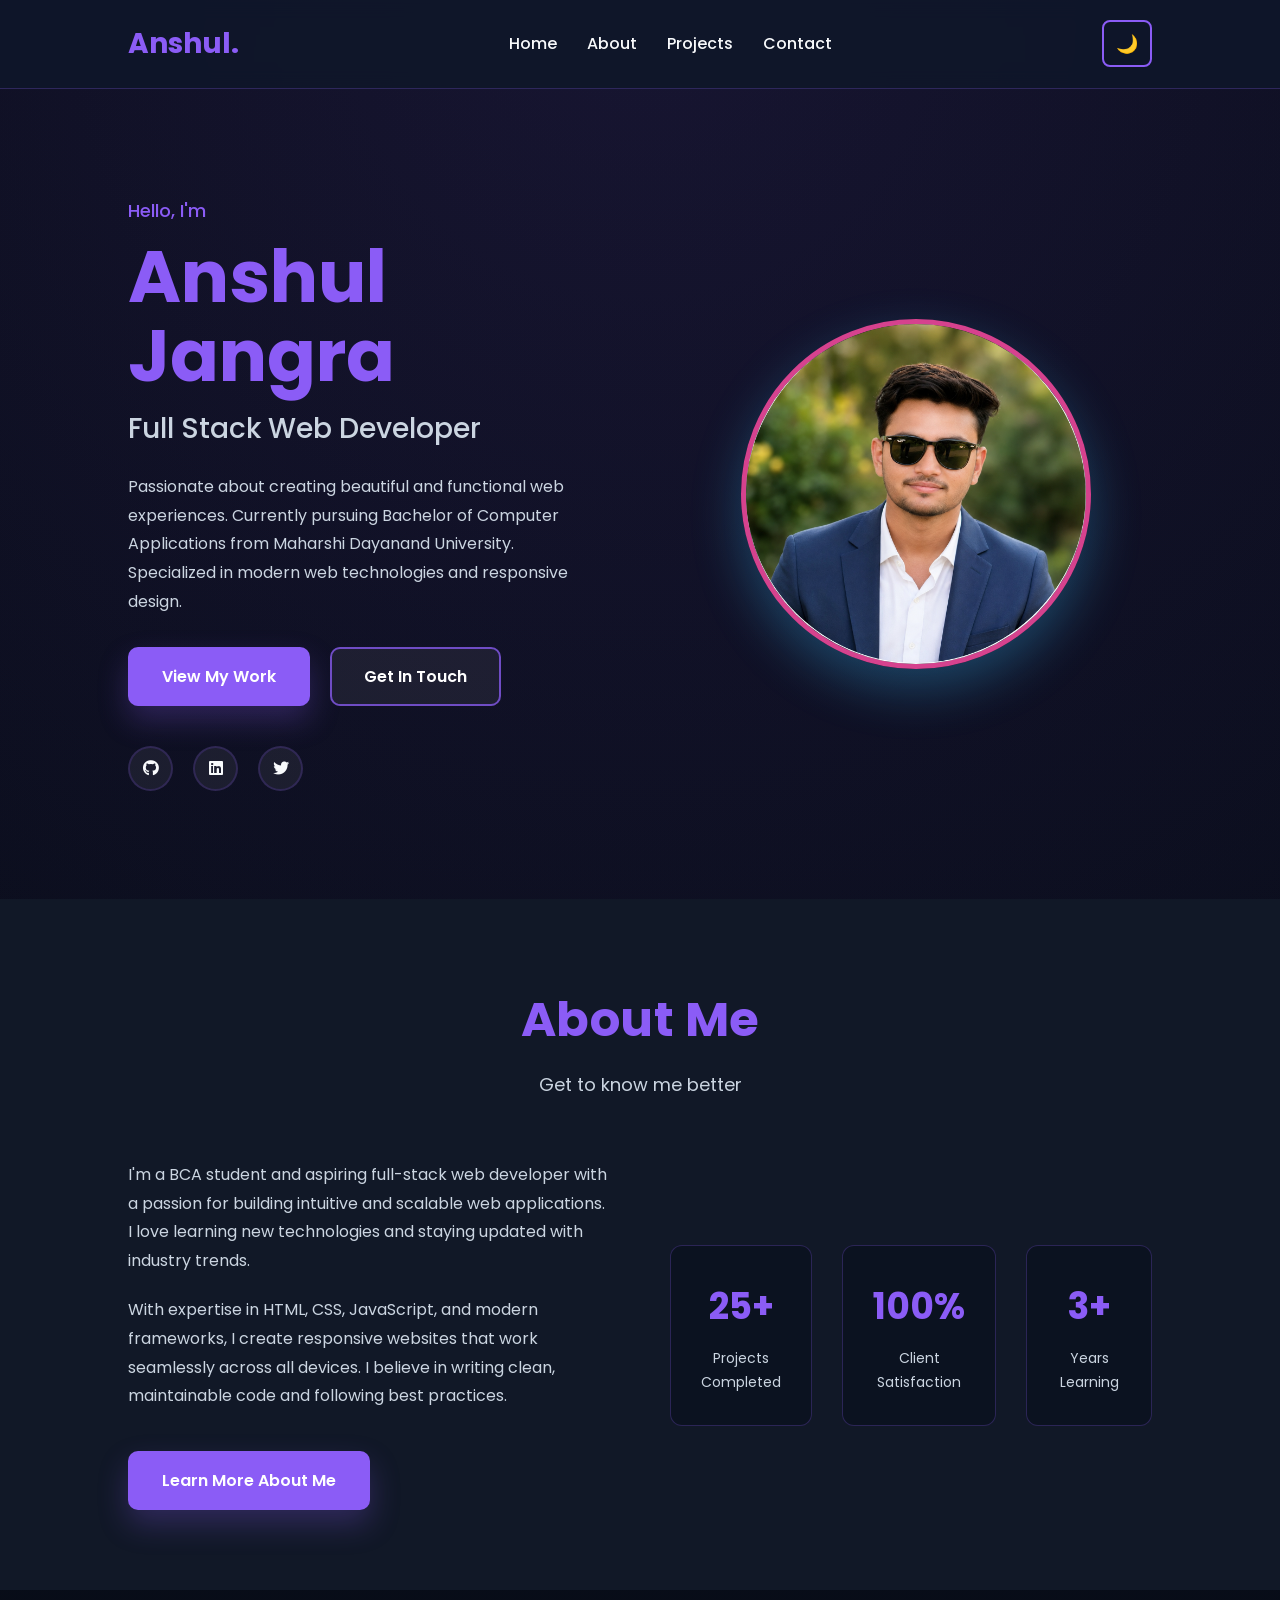
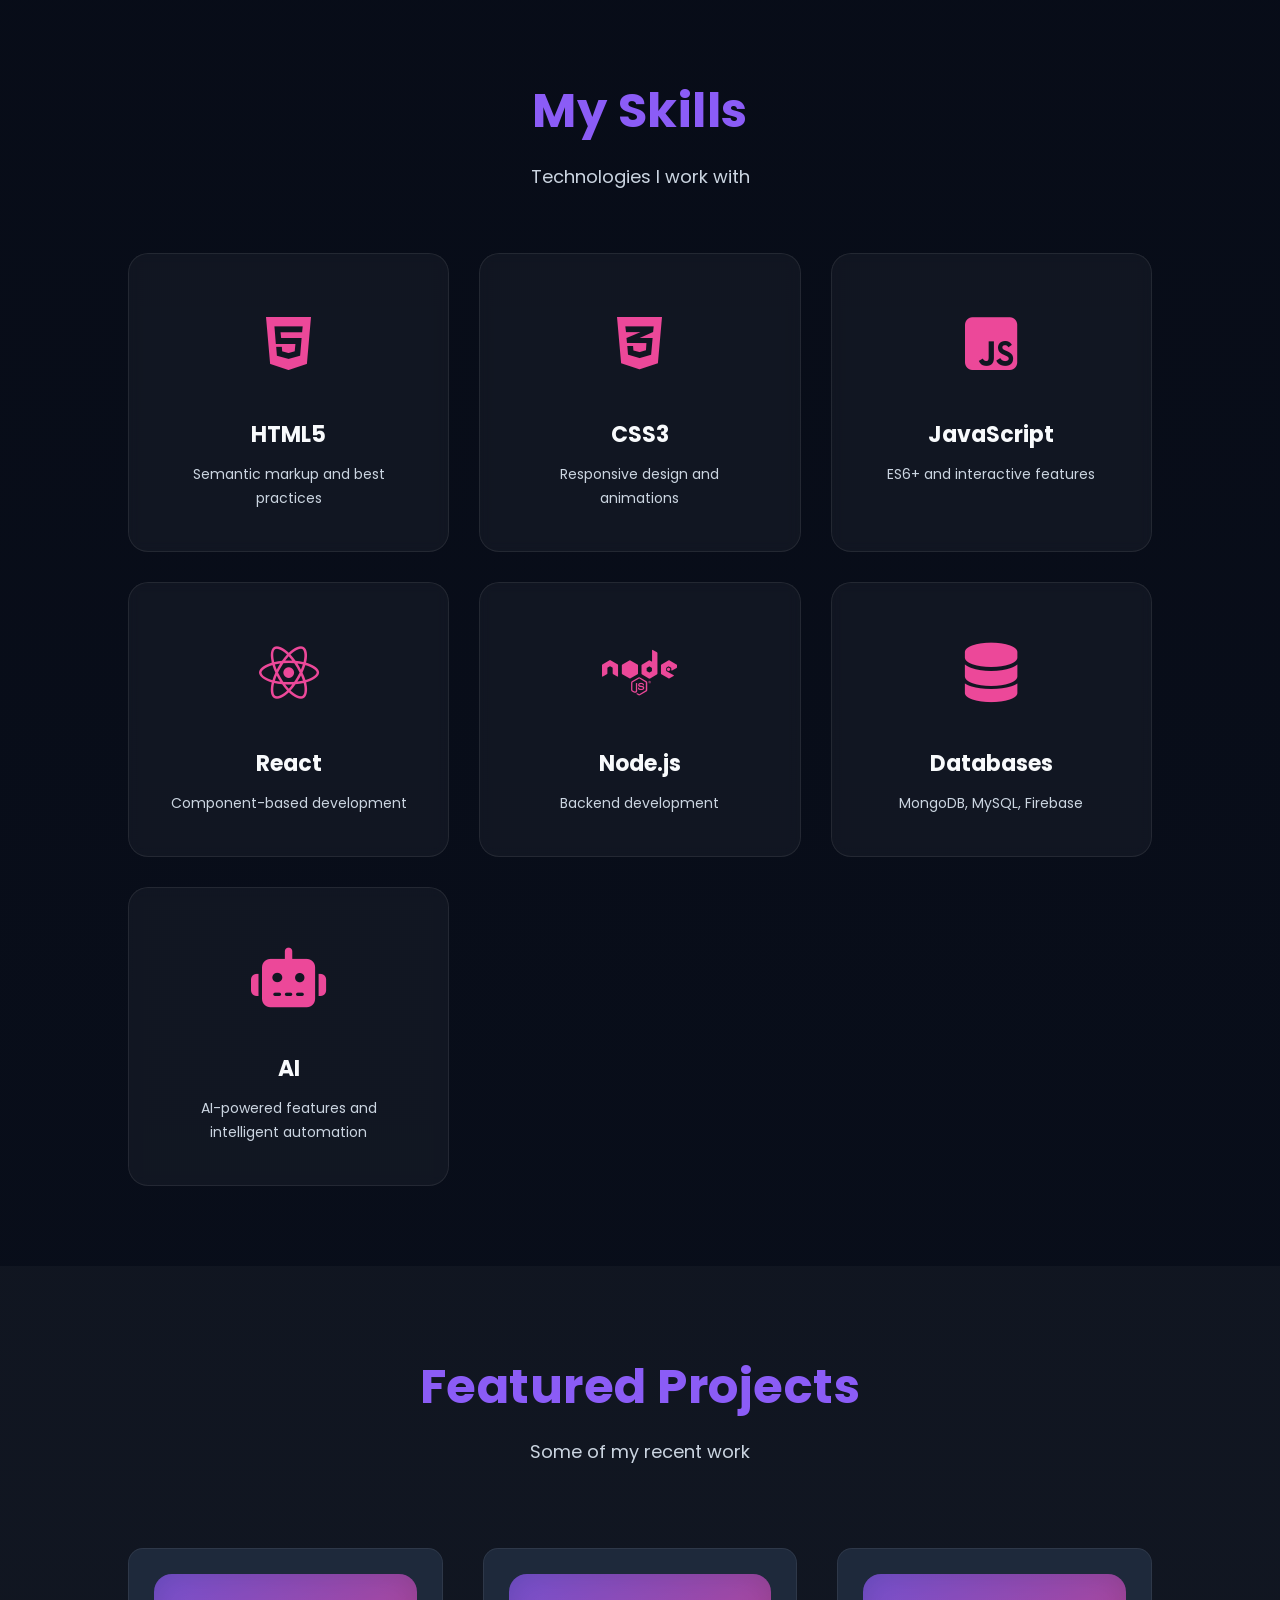
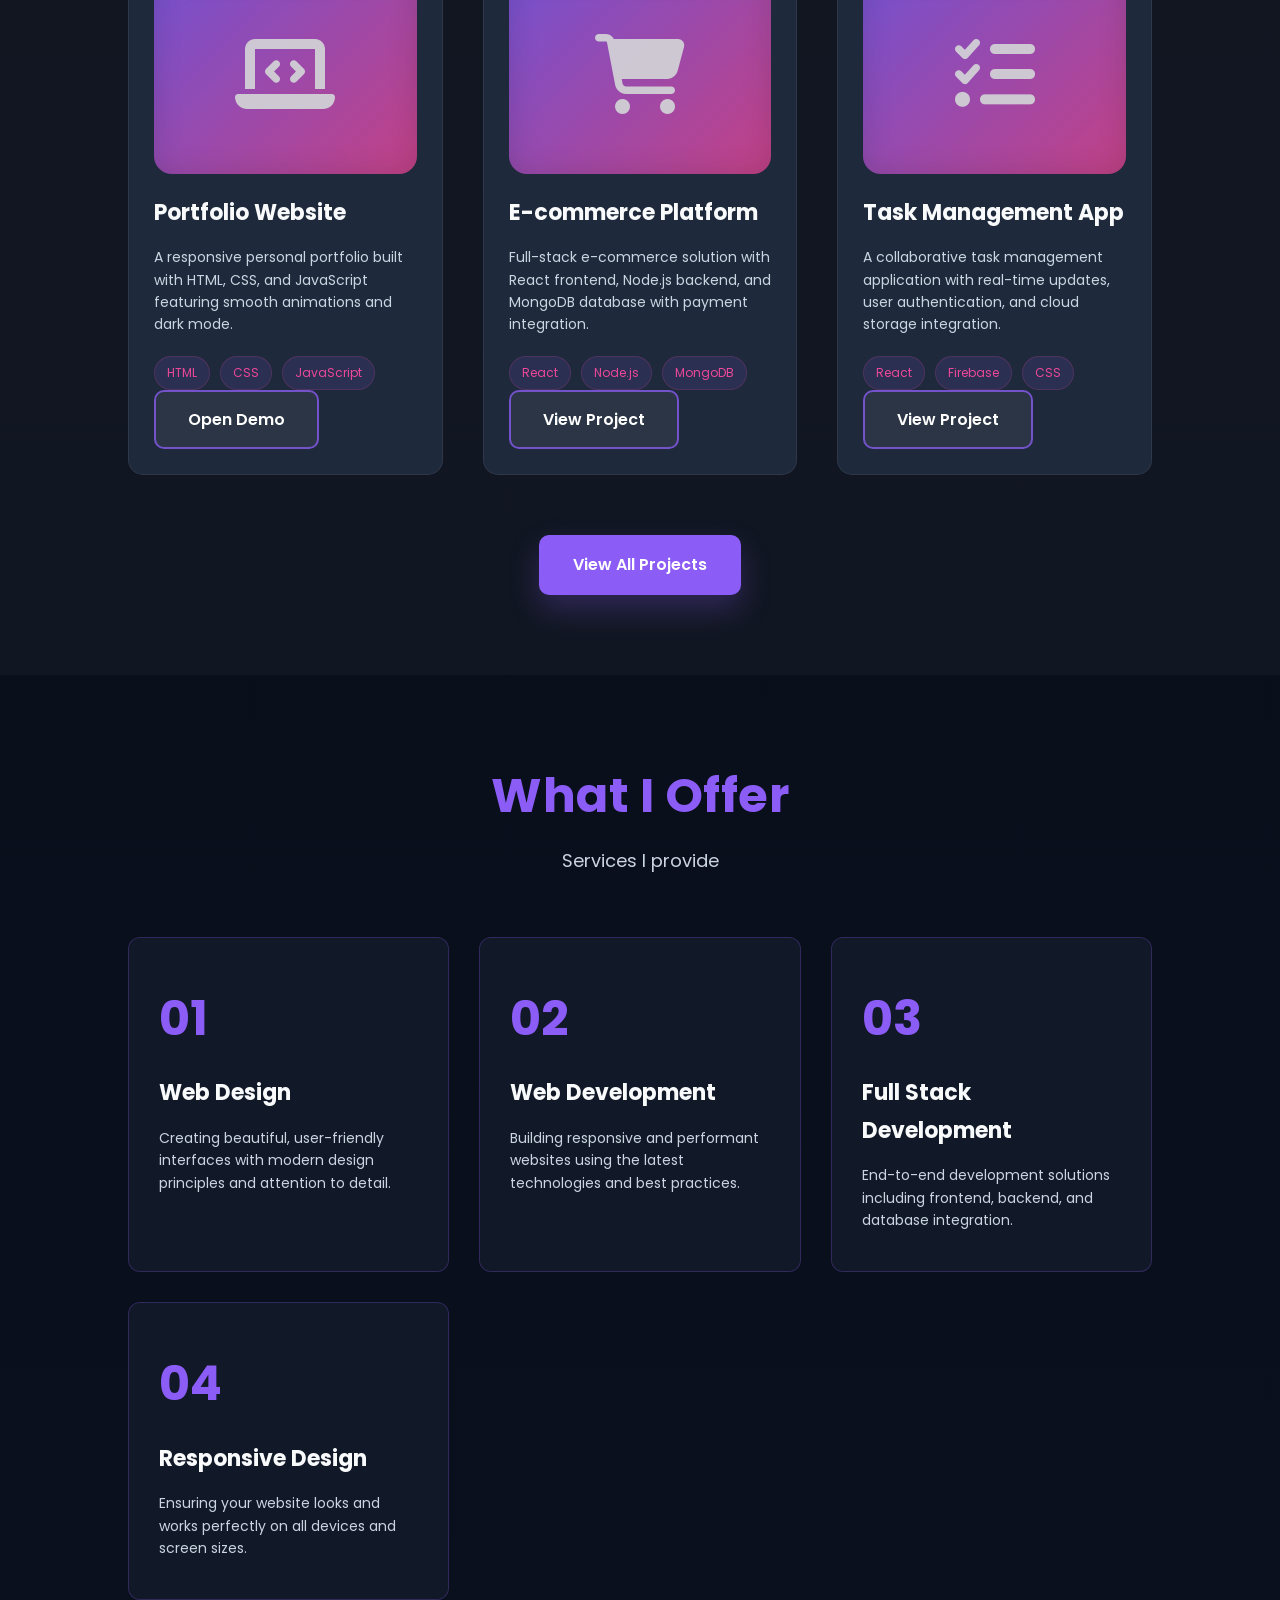
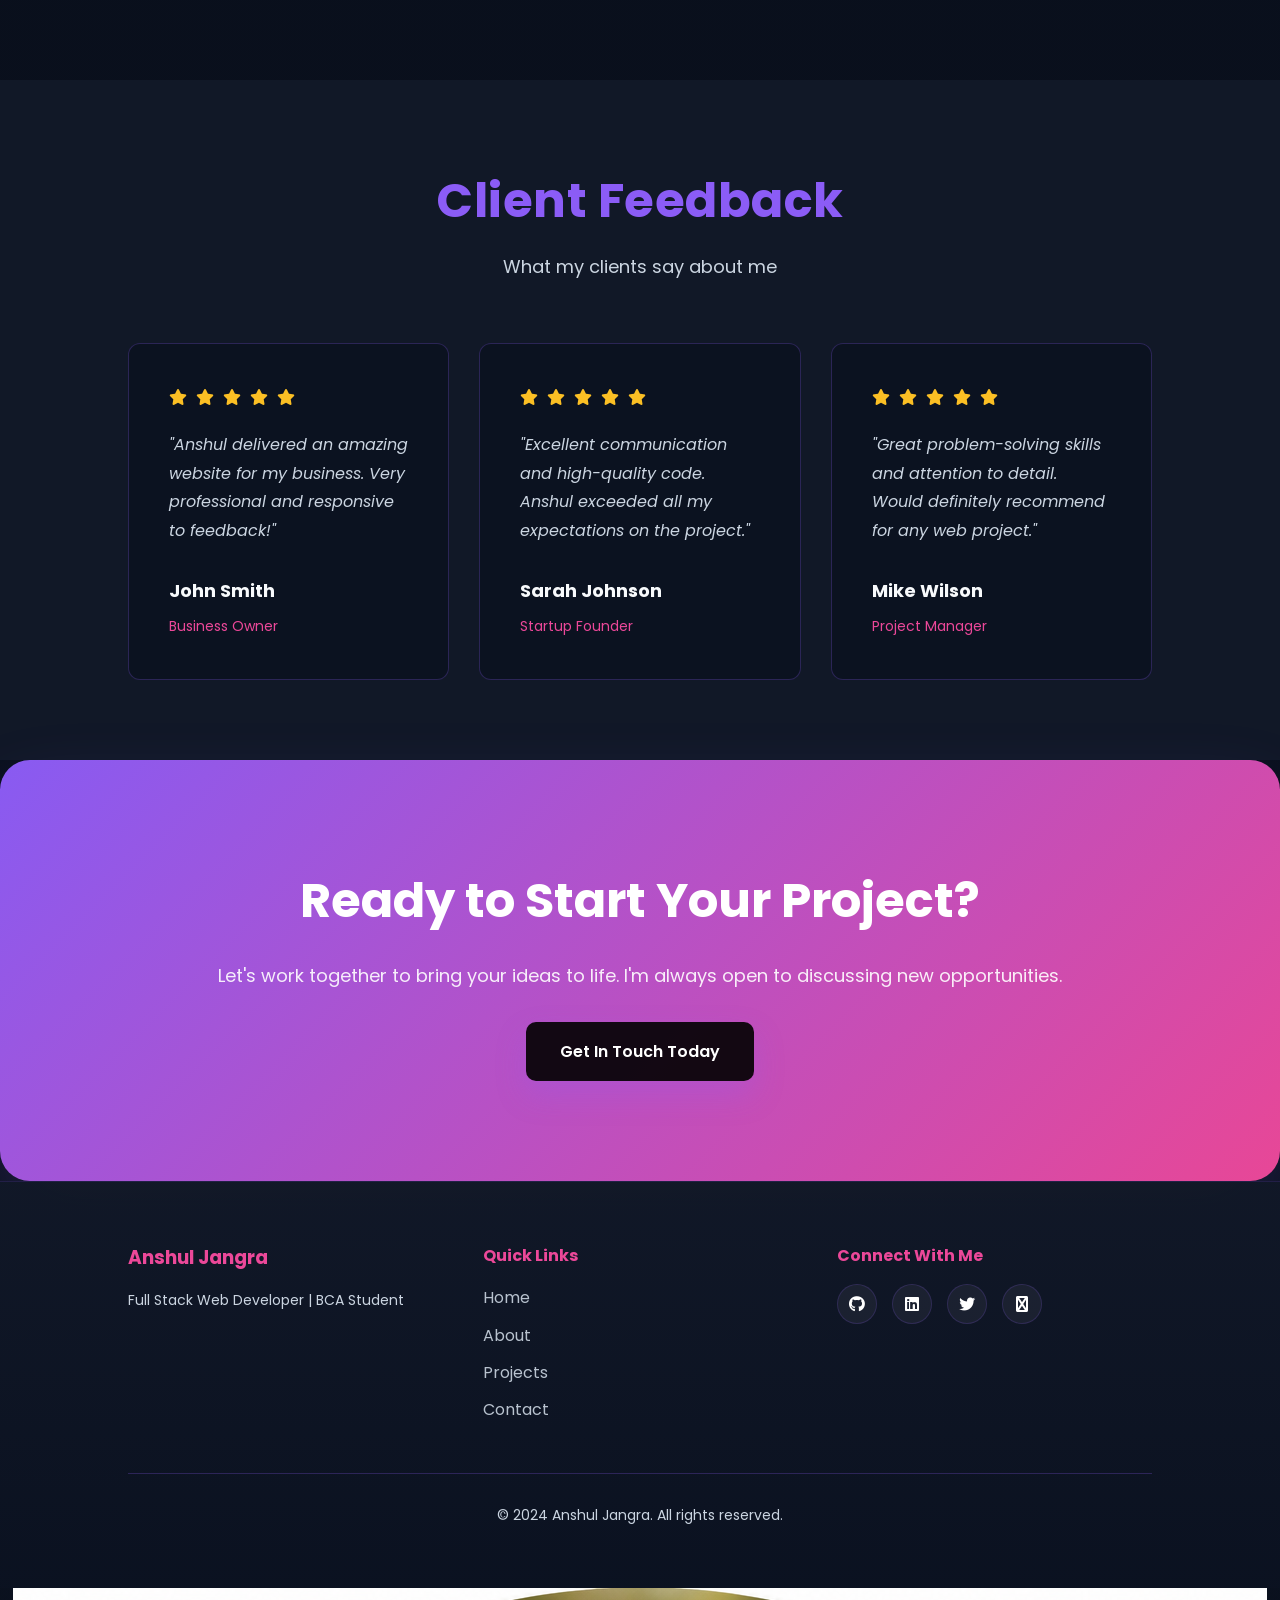
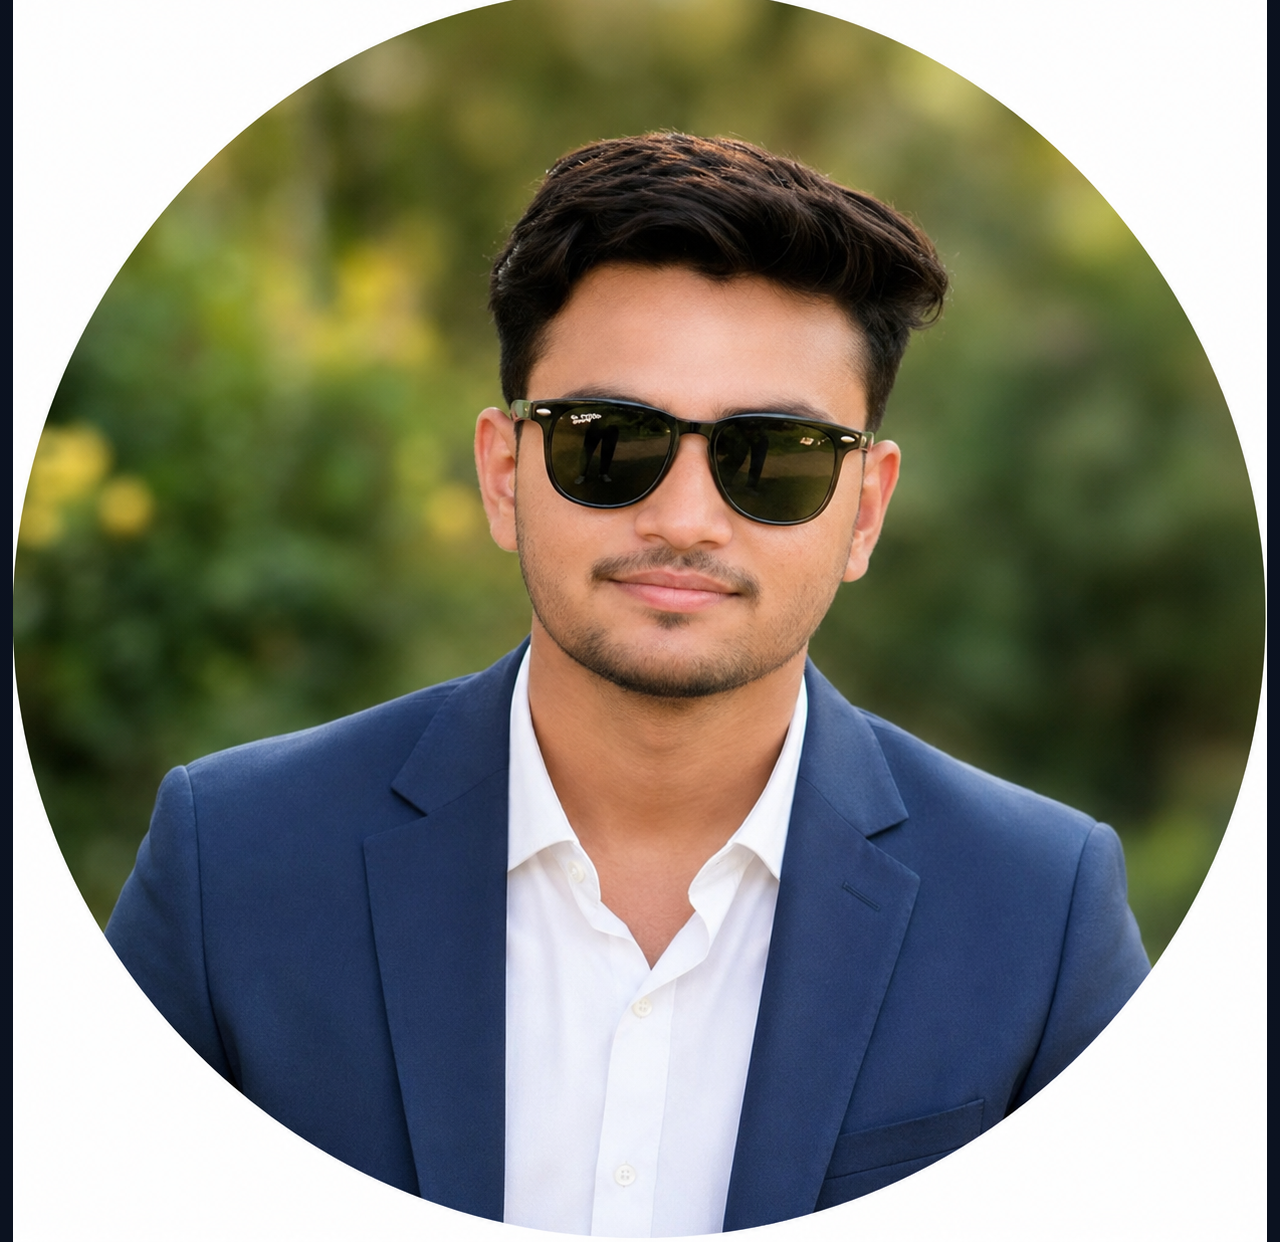
==== index.html @ 39a18f8e "Add files via upload" ====
<!DOCTYPE html>
<html lang="en">

<head>
    <meta charset="UTF-8">
    <meta name="viewport" content="width=device-width, initial-scale=1.0">
    <title>Anshul Jangra | Full Stack Web Developer</title>
    <link rel="stylesheet" href="style.css">
    <link href="https://fonts.googleapis.com/css2?family=Poppins:wght@300;400;500;600;700&display=swap"
        rel="stylesheet">
    <link rel="stylesheet" href="https://cdnjs.cloudflare.com/ajax/libs/font-awesome/6.4.0/css/all.min.css">
</head>

<body>

    <!-- HEADER & NAVIGATION -->
    <header>
        <nav>
            <div class="logo">Anshul<span>.</span></div>
            <ul class="nav-links">
                <li><a href="index.html">Home</a></li>
                <li><a href="about.html">About</a></li>
                <li><a href="projects.html">Projects</a></li>
                <li><a href="contacts.html">Contact</a></li>
            </ul>
            <button id="theme-toggle">🌙</button>
        </nav>
    </header>

    <!-- HERO SECTION -->
    <section class="hero">
        <div class="hero-content">
            <h3 class="greeting">Hello, I'm</h3>
            <h1 class="name">Anshul Jangra</h1>
            <h2 class="title">Full Stack Web Developer</h2>
            <p class="description">
                Passionate about creating beautiful and functional web experiences.
                Currently pursuing Bachelor of Computer Applications from Maharshi Dayanand University.
                Specialized in modern web technologies and responsive design.
            </p>
            <div class="hero-buttons">
                <a href="projects.html" class="btn btn-primary">View My Work</a>
                <a href="contacts.html" class="btn btn-secondary">Get In Touch</a>
            </div>
            <div class="social-links">
                <a href="#" title="GitHub"><i class="fab fa-github"></i></a>
                <a href="#" title="LinkedIn"><i class="fab fa-linkedin"></i></a>
                <a href="#" title="Twitter"><i class="fab fa-twitter"></i></a>
            </div>
        </div>
        <div class="hero-image">
            <img src="profile picture.png" alt="Anshul Jangra" class="profile-img">
        </div>
    </section>

    <!-- ABOUT PREVIEW SECTION -->
    <section class="about-preview">
        <div class="section-header">
            <h2>About Me</h2>
            <p class="section-subtitle">Get to know me better</p>
        </div>
        <div class="about-content">
            <div class="about-text">
                <p>I'm a BCA student and aspiring full-stack web developer with a passion for building intuitive and
                    scalable web applications. I love learning new technologies and staying updated with industry
                    trends.</p>
                <p>With expertise in HTML, CSS, JavaScript, and modern frameworks, I create responsive websites that
                    work seamlessly across all devices. I believe in writing clean, maintainable code and following best
                    practices.</p>
                <a href="about.html" class="btn btn-primary">Learn More About Me</a>
            </div>
            <div class="about-stats">
                <div class="stat">
                    <h3>25+</h3>
                    <p>Projects Completed</p>
                </div>
                <div class="stat">
                    <h3>100%</h3>
                    <p>Client Satisfaction</p>
                </div>
                <div class="stat">
                    <h3>3+</h3>
                    <p>Years Learning</p>
                </div>
            </div>
        </div>
    </section>

    <!-- SKILLS SECTION -->
    <section class="skills">
        <div class="section-header">
            <h2>My Skills</h2>
            <p class="section-subtitle">Technologies I work with</p>
        </div>
        <div class="skills-grid">
            <div class="skill-card">
                <div class="skill-icon">
                    <i class="fab fa-html5"></i>
                </div>
                <h3>HTML5</h3>
                <p>Semantic markup and best practices</p>
            </div>
            <div class="skill-card">
                <div class="skill-icon">
                    <i class="fab fa-css3-alt"></i>
                </div>
                <h3>CSS3</h3>
                <p>Responsive design and animations</p>
            </div>
            <div class="skill-card">
                <div class="skill-icon">
                    <i class="fab fa-js-square"></i>
                </div>
                <h3>JavaScript</h3>
                <p>ES6+ and interactive features</p>
            </div>
            <div class="skill-card">
                <div class="skill-icon">
                    <i class="fab fa-react"></i>
                </div>
                <h3>React</h3>
                <p>Component-based development</p>
            </div>
            <div class="skill-card">
                <div class="skill-icon">
                    <i class="fab fa-node"></i>
                </div>
                <h3>Node.js</h3>
                <p>Backend development</p>
            </div>
            <div class="skill-card">
                <div class="skill-icon">
                    <i class="fas fa-database"></i>
                </div>
                <h3>Databases</h3>
                <p>MongoDB, MySQL, Firebase</p>
            </div>
            <div class="skill-card">
                <div class="skill-icon">
                    <i class="fas fa-robot"></i>
                </div>
                <h3>AI</h3>
                <p>AI-powered features and intelligent automation</p>
            </div>
        </div>
    </section>

    <!-- PROJECTS PREVIEW SECTION -->
    <section class="projects-preview">
        <div class="section-header">
            <h2>Featured Projects</h2>
            <p class="section-subtitle">Some of my recent work</p>
        </div>
        <div class="projects-grid">
            <div class="project-card">
                <div class="project-image">
                    <i class="fas fa-laptop-code"></i>
                </div>
                <h3>Portfolio Website</h3>
                <p>A responsive personal portfolio built with HTML, CSS, and JavaScript featuring smooth animations and
                    dark mode.</p>
                <div class="project-tags">
                    <span>HTML</span>
                    <span>CSS</span>
                    <span>JavaScript</span>
                </div>
                <a href="portfolio-project.html" class="btn btn-secondary">Open Demo</a>
            </div>
            <div class="project-card">
                <div class="project-image">
                    <i class="fas fa-shopping-cart"></i>
                </div>
                <h3>E-commerce Platform</h3>
                <p>Full-stack e-commerce solution with React frontend, Node.js backend, and MongoDB database with
                    payment integration.</p>
                <div class="project-tags">
                    <span>React</span>
                    <span>Node.js</span>
                    <span>MongoDB</span>
                </div>
                <a href="project-examples.html" class="btn btn-secondary">View Project</a>
            </div>
            <div class="project-card">
                <div class="project-image">
                    <i class="fas fa-tasks"></i>
                </div>
                <h3>Task Management App</h3>
                <p>A collaborative task management application with real-time updates, user authentication, and cloud
                    storage integration.</p>
                <div class="project-tags">
                    <span>React</span>
                    <span>Firebase</span>
                    <span>CSS</span>
                </div>
                <a href="project-examples.html" class="btn btn-secondary">View Project</a>
            </div>
        </div>
        <div class="view-all">
            <a href="projects.html" class="btn btn-primary">View All Projects</a>
        </div>
    </section>

    <!-- SERVICES SECTION -->
    <section class="services">
        <div class="section-header">
            <h2>What I Offer</h2>
            <p class="section-subtitle">Services I provide</p>
        </div>
        <div class="services-grid">
            <div class="service-card">
                <div class="service-number">01</div>
                <h3>Web Design</h3>
                <p>Creating beautiful, user-friendly interfaces with modern design principles and attention to detail.
                </p>
            </div>
            <div class="service-card">
                <div class="service-number">02</div>
                <h3>Web Development</h3>
                <p>Building responsive and performant websites using the latest technologies and best practices.</p>
            </div>
            <div class="service-card">
                <div class="service-number">03</div>
                <h3>Full Stack Development</h3>
                <p>End-to-end development solutions including frontend, backend, and database integration.</p>
            </div>
            <div class="service-card">
                <div class="service-number">04</div>
                <h3>Responsive Design</h3>
                <p>Ensuring your website looks and works perfectly on all devices and screen sizes.</p>
            </div>
        </div>
    </section>

    <!-- TESTIMONIALS SECTION -->
    <section class="testimonials">
        <div class="section-header">
            <h2>Client Feedback</h2>
            <p class="section-subtitle">What my clients say about me</p>
        </div>
        <div class="testimonials-grid">
            <div class="testimonial-card">
                <div class="stars">
                    <i class="fas fa-star"></i>
                    <i class="fas fa-star"></i>
                    <i class="fas fa-star"></i>
                    <i class="fas fa-star"></i>
                    <i class="fas fa-star"></i>
                </div>
                <p>"Anshul delivered an amazing website for my business. Very professional and responsive to feedback!"
                </p>
                <div class="testimonial-author">
                    <h4>John Smith</h4>
                    <span>Business Owner</span>
                </div>
            </div>
            <div class="testimonial-card">
                <div class="stars">
                    <i class="fas fa-star"></i>
                    <i class="fas fa-star"></i>
                    <i class="fas fa-star"></i>
                    <i class="fas fa-star"></i>
                    <i class="fas fa-star"></i>
                </div>
                <p>"Excellent communication and high-quality code. Anshul exceeded all my expectations on the project."
                </p>
                <div class="testimonial-author">
                    <h4>Sarah Johnson</h4>
                    <span>Startup Founder</span>
                </div>
            </div>
            <div class="testimonial-card">
                <div class="stars">
                    <i class="fas fa-star"></i>
                    <i class="fas fa-star"></i>
                    <i class="fas fa-star"></i>
                    <i class="fas fa-star"></i>
                    <i class="fas fa-star"></i>
                </div>
                <p>"Great problem-solving skills and attention to detail. Would definitely recommend for any web
                    project."</p>
                <div class="testimonial-author">
                    <h4>Mike Wilson</h4>
                    <span>Project Manager</span>
                </div>
            </div>
        </div>
    </section>

    <!-- CTA SECTION -->
    <section class="cta">
        <div class="cta-content">
            <h2>Ready to Start Your Project?</h2>
            <p>Let's work together to bring your ideas to life. I'm always open to discussing new opportunities.</p>
            <a href="contacts.html" class="btn btn-primary">Get In Touch Today</a>
        </div>
    </section>

    <!-- FOOTER -->
    <footer>
        <div class="footer-content">
            <div class="footer-section">
                <h3>Anshul Jangra</h3>
                <p>Full Stack Web Developer | BCA Student</p>
            </div>
            <div class="footer-section">
                <h4>Quick Links</h4>
                <ul>
                    <li><a href="index.html">Home</a></li>
                    <li><a href="about.html">About</a></li>
                    <li><a href="projects.html">Projects</a></li>
                    <li><a href="contacts.html">Contact</a></li>
                </ul>
            </div>
            <div class="footer-section">
                <h4>Connect With Me</h4>
                <div class="footer-social">
                    <a href="#"><i class="fab fa-github"></i></a>
                    <a href="#"><i class="fab fa-linkedin"></i></a>
                    <a href="#"><i class="fab fa-twitter"></i></a>
                    <a href="#"><i class="fab fa-envelope"></i></a>
                </div>
            </div>
        </div>
        <div class="footer-bottom">
            <p>&copy; 2024 Anshul Jangra. All rights reserved.</p>
        </div>
    </footer>

    <script src="script.js"></script>
</body>

</html>

</div>

<div class="hero-image">

    <img src="profile picture.png" alt="Anshul">

</div>

</section>

<script src="js/script.js"></script>

</body>

</html>
---- style.css ----
/* ROOT & GENERAL STYLES */
* {
    margin: 0;
    padding: 0;
    box-sizing: border-box;
    font-family: 'Poppins', sans-serif;
}

:root {
    --primary-color: #8b5cf6;
    --secondary-color: #ec4899;
    --dark-bg: #0b1220;
    --light-bg: #111827;
    --text-color: #f8fafc;
    --text-secondary: #cbd5e1;
    --border-color: rgba(139, 92, 246, 0.25);
}

body {
    background: radial-gradient(circle at top, rgba(139, 92, 246, 0.12), transparent 20%),
        linear-gradient(180deg, #070b16 0%, var(--dark-bg) 100%);
    color: var(--text-color);
    transition: 0.3s ease;
    line-height: 1.7;
}

body.light-mode {
    background: #f8fafc;
    color: #1e293b;
    --text-secondary: #64748b;
}

.page-hero {
    background: linear-gradient(135deg, rgba(139, 92, 246, 0.18), rgba(236, 72, 153, 0.18));
    border-radius: 28px;
    padding: 70px 10%;
    box-shadow: 0 30px 70px rgba(139, 92, 246, 0.14);
}

.section-header h2 {
    color: var(--primary-color);
    letter-spacing: 0.5px;
}

.section-header p,
.section-subtitle {
    color: var(--text-secondary);
}


/* HEADER & NAVIGATION */
header {
    padding: 20px 10%;
    position: sticky;
    top: 0;
    background: rgba(15, 23, 42, 0.95);
    backdrop-filter: blur(10px);
    z-index: 1000;
    border-bottom: 1px solid var(--border-color);
}

nav {
    display: flex;
    justify-content: space-between;
    align-items: center;
}

.logo {
    font-size: 28px;
    font-weight: 700;
    color: var(--primary-color);
}

.logo span {
    color: var(--primary-color);
}

.nav-links {
    display: flex;
    gap: 30px;
    list-style: none;
}

nav a {
    text-decoration: none;
    color: var(--text-color);
    font-weight: 500;
    transition: color 0.3s ease;
    position: relative;
}

nav a:hover {
    color: var(--primary-color);
}

nav a::after {
    content: '';
    position: absolute;
    width: 0;
    height: 2px;
    bottom: -5px;
    left: 0;
    background: var(--primary-color);
    transition: width 0.3s ease;
}

nav a:hover::after {
    width: 100%;
}

#theme-toggle {
    padding: 8px 12px;
    border: 2px solid var(--primary-color);
    background: transparent;
    border-radius: 8px;
    cursor: pointer;
    font-size: 18px;
    transition: all 0.3s ease;
}

#theme-toggle:hover {
    background: var(--primary-color);
}

/* HERO SECTION */
.hero {
    min-height: 90vh;
    display: flex;
    justify-content: center;
    align-items: center;
    padding: 80px 10%;
    gap: 80px;
}

.hero-content {
    max-width: 600px;
    flex: 1;
}

.greeting {
    font-size: 18px;
    color: var(--primary-color);
    margin-bottom: 10px;
    font-weight: 500;
}

.name {
    font-size: 72px;
    color: var(--primary-color);
    font-weight: 700;
    margin-bottom: 10px;
    line-height: 1.1;
}

.title {
    font-size: 28px;
    color: var(--text-secondary);
    margin-bottom: 20px;
    font-weight: 500;
}

.description {
    font-size: 16px;
    color: var(--text-secondary);
    line-height: 1.8;
    margin-bottom: 30px;
}

.hero-buttons {
    display: flex;
    gap: 20px;
    margin-bottom: 40px;
    flex-wrap: wrap;
}

.btn {
    display: inline-block;
    padding: 14px 32px;
    border-radius: 10px;
    text-decoration: none;
    font-weight: 600;
    transition: all 0.3s ease;
    border: 2px solid transparent;
    cursor: pointer;
    text-align: center;
    font-size: 16px;
}

.btn-primary {
    background: var(--primary-color);
    color: #ffffff;
    box-shadow: 0 14px 30px rgba(139, 92, 246, 0.25);
}

.btn-primary:hover {
    background: var(--secondary-color);
    transform: translateY(-3px);
    box-shadow: 0 18px 40px rgba(236, 72, 153, 0.25);
}

.btn-secondary {
    border: 2px solid rgba(139, 92, 246, 0.75);
    color: #ffffff;
    background: rgba(255, 255, 255, 0.06);
}

.btn-secondary:hover {
    background: rgba(139, 92, 246, 0.15);
    color: #ffffff;
}

.social-links {
    display: flex;
    gap: 20px;
}

.social-links a {
    width: 45px;
    height: 45px;
    display: flex;
    align-items: center;
    justify-content: center;
    background: rgba(255, 255, 255, 0.06);
    border-radius: 50%;
    color: var(--text-color);
    text-decoration: none;
    border: 2px solid rgba(139, 92, 246, 0.18);
    transition: all 0.3s ease;
}

.social-links a:hover {
    background: var(--secondary-color);
    color: #000;
    border-color: var(--secondary-color);
    transform: translateY(-5px);
}

.hero-image {
    flex: 1;
    display: flex;
    justify-content: center;
    align-items: center;
}

.profile-img {
    width: 350px;
    height: 350px;
    object-fit: cover;
    border-radius: 50%;
    border: 5px solid rgba(236, 72, 153, 0.9);
    animation: float 3s ease-in-out infinite;
    box-shadow: 0 20px 50px rgba(56, 189, 248, 0.3);
}

@keyframes float {

    0%,
    100% {
        transform: translateY(0px);
    }

    50% {
        transform: translateY(-20px);
    }
}

/* SECTION HEADERS */
.section-header {
    text-align: center;
    margin-bottom: 60px;
}

.section-header h2 {
    font-size: 48px;
    color: var(--primary-color);
    margin-bottom: 10px;
}

.section-subtitle {
    font-size: 18px;
    color: var(--text-secondary);
}

/* ABOUT PREVIEW SECTION */
.about-preview {
    padding: 80px 10%;
    background: var(--light-bg);
}

.about-content {
    display: grid;
    grid-template-columns: 1fr 1fr;
    gap: 60px;
    align-items: center;
}

.about-text p {
    font-size: 16px;
    color: var(--text-secondary);
    margin-bottom: 20px;
    line-height: 1.8;
}

.about-text .btn {
    margin-top: 20px;
}

.about-stats {
    display: grid;
    grid-template-columns: repeat(3, 1fr);
    gap: 30px;
}

.stat {
    text-align: center;
    padding: 30px;
    background: var(--dark-bg);
    border-radius: 12px;
    border: 1px solid var(--border-color);
}

.stat h3 {
    font-size: 36px;
    color: var(--primary-color);
    margin-bottom: 10px;
}

.stat p {
    font-size: 14px;
    color: var(--text-secondary);
}

/* SKILLS SECTION */
.skills {
    padding: 80px 10%;
}

.skills-grid {
    display: grid;
    grid-template-columns: repeat(auto-fit, minmax(280px, 1fr));
    gap: 30px;
}

.skill-card {
    padding: 40px;
    background: rgba(255, 255, 255, 0.04);
    border-radius: 20px;
    border: 1px solid rgba(255, 255, 255, 0.08);
    text-align: center;
    transition: all 0.3s ease;
    backdrop-filter: blur(6px);
}

.skill-card:hover {
    border-color: rgba(139, 92, 246, 0.7);
    transform: translateY(-10px);
    box-shadow: 0 18px 45px rgba(139, 92, 246, 0.18);
}

.skill-icon {
    font-size: 60px;
    color: var(--secondary-color);
    margin-bottom: 20px;
}

.skill-card h3 {
    font-size: 22px;
    margin-bottom: 10px;
    color: var(--text-color);
}

.skill-card p {
    font-size: 14px;
    color: var(--text-secondary);
}

/* PROJECTS PREVIEW SECTION */
.projects-preview {
    padding: 80px 10%;
    background: rgba(255, 255, 255, 0.03);
}

.projects-grid {
    display: grid;
    grid-template-columns: repeat(auto-fit, minmax(300px, 1fr));
    gap: 40px;
    margin-bottom: 40px;
}

.project-card {
    padding: 30px;
    background: rgba(255, 255, 255, 0.05);
    border-radius: 20px;
    border: 1px solid rgba(255, 255, 255, 0.07);
    transition: all 0.3s ease;
    backdrop-filter: blur(10px);
}

.project-card:hover {
    border-color: rgba(236, 72, 153, 0.75);
    transform: translateY(-15px);
    box-shadow: 0 22px 60px rgba(236, 72, 153, 0.18);
}

.project-image {
    width: 100%;
    height: 200px;
    background: linear-gradient(135deg, rgba(139, 92, 246, 0.9), rgba(236, 72, 153, 0.9));
    border-radius: 18px;
    display: flex;
    align-items: center;
    justify-content: center;
    font-size: 70px;
    margin-bottom: 20px;
    color: rgba(255, 255, 255, 0.92);
    box-shadow: inset 0 0 30px rgba(0, 0, 0, 0.15);
}

.project-card h3 {
    font-size: 22px;
    margin-bottom: 15px;
    color: var(--text-color);
}

.project-card p {
    font-size: 14px;
    color: var(--text-secondary);
    margin-bottom: 20px;
    line-height: 1.6;
}

.project-tags {
    display: flex;
    gap: 10px;
    flex-wrap: wrap;
}

.project-tags span {
    background: rgba(139, 92, 246, 0.12);
    color: var(--secondary-color);
    padding: 6px 12px;
    border-radius: 20px;
    font-size: 12px;
    border: 1px solid rgba(236, 72, 153, 0.18);
}

.view-all {
    text-align: center;
}

/* SERVICES SECTION */
.services {
    padding: 80px 10%;
}

.services-grid {
    display: grid;
    grid-template-columns: repeat(auto-fit, minmax(260px, 1fr));
    gap: 30px;
}

.service-card {
    padding: 40px 30px;
    background: var(--light-bg);
    border-radius: 12px;
    border: 1px solid var(--border-color);
    transition: all 0.3s ease;
    position: relative;
}

.service-card:hover {
    border-color: var(--primary-color);
    transform: translateY(-10px);
}

.service-number {
    font-size: 48px;
    font-weight: 700;
    color: var(--primary-color);
    margin-bottom: 15px;
}

.service-card h3 {
    font-size: 22px;
    margin-bottom: 15px;
    color: var(--text-color);
}

.service-card p {
    font-size: 14px;
    color: var(--text-secondary);
    line-height: 1.6;
}

/* TESTIMONIALS SECTION */
.testimonials {
    padding: 80px 10%;
    background: var(--light-bg);
}

.testimonials-grid {
    display: grid;
    grid-template-columns: repeat(auto-fit, minmax(300px, 1fr));
    gap: 30px;
}

.testimonial-card {
    padding: 40px;
    background: var(--dark-bg);
    border-radius: 12px;
    border: 1px solid var(--border-color);
}

.stars {
    margin-bottom: 20px;
    color: #fbbf24;
}

.stars i {
    margin-right: 5px;
    font-size: 16px;
}

.testimonial-card p {
    font-size: 16px;
    color: var(--text-secondary);
    margin-bottom: 30px;
    line-height: 1.8;
    font-style: italic;
}

.testimonial-author h4 {
    font-size: 18px;
    margin-bottom: 5px;
    color: var(--text-color);
}

.testimonial-author span {
    font-size: 14px;
    color: var(--secondary-color);
}

/* CTA SECTION */
.cta {
    padding: 100px 10%;
    background: linear-gradient(135deg, rgba(139, 92, 246, 0.98), rgba(236, 72, 153, 0.98));
    text-align: center;
    border-radius: 30px;
    box-shadow: 0 40px 80px rgba(139, 92, 246, 0.18);
}

.cta-content h2 {
    font-size: 48px;
    color: #ffffff;
    margin-bottom: 20px;
}

.cta-content p {
    font-size: 18px;
    color: rgba(255, 255, 255, 0.9);
    margin-bottom: 30px;
}

.cta .btn-primary {
    background: rgba(0, 0, 0, 0.9);
    color: #ffffff;
}

.cta .btn-primary:hover {
    background: rgba(0, 0, 0, 0.95);
}

/* FOOTER */
footer {
    background: linear-gradient(180deg, rgba(17, 24, 39, 0.98), rgba(11, 18, 32, 0.98));
    border-top: 1px solid rgba(139, 92, 246, 0.18);
    padding: 60px 10%;
}

.footer-content {
    display: grid;
    grid-template-columns: repeat(auto-fit, minmax(250px, 1fr));
    gap: 40px;
    margin-bottom: 40px;
}

.footer-section h3,
.footer-section h4 {
    color: var(--secondary-color);
    margin-bottom: 15px;
}

.footer-section p {
    color: var(--text-secondary);
    font-size: 14px;
}

.footer-section ul {
    list-style: none;
}

.footer-section ul li {
    margin-bottom: 10px;
}

.footer-section ul li a {
    color: rgba(203, 213, 225, 0.9);
    text-decoration: none;
    transition: color 0.3s ease;
}

.footer-section ul li a:hover {
    color: var(--secondary-color);
}

.footer-social {
    display: flex;
    gap: 15px;
}

.footer-social a {
    width: 40px;
    height: 40px;
    background: rgba(255, 255, 255, 0.05);
    border: 1px solid rgba(139, 92, 246, 0.18);
    border-radius: 50%;
    display: flex;
    align-items: center;
    justify-content: center;
    color: #ffffff;
    text-decoration: none;
    transition: all 0.3s ease;
}

.footer-social a:hover {
    background: var(--secondary-color);
    color: #000;
    border-color: var(--secondary-color);
}

.footer-bottom {
    border-top: 1px solid var(--border-color);
    padding-top: 30px;
    text-align: center;
    color: var(--text-secondary);
    font-size: 14px;
}

/* PAGE HERO SECTION */
.page-hero {
    background: linear-gradient(135deg, var(--primary-color), var(--secondary-color));
    padding: 80px 10%;
    text-align: center;
    color: #000;
}

.page-hero h1 {
    font-size: 56px;
    margin-bottom: 15px;
    font-weight: 700;
}

.page-hero p {
    font-size: 18px;
    opacity: 0.9;
}

/* PAGE STYLES */
.page {
    padding: 60px 10%;
}

/* ABOUT PAGE STYLES */
.about-section {
    margin-bottom: 60px;
}

.about-section h2 {
    font-size: 36px;
    color: var(--primary-color);
    margin-bottom: 20px;
}

.about-section p {
    font-size: 16px;
    color: var(--text-secondary);
    line-height: 1.8;
    margin-bottom: 15px;
}

.section-content {
    background: var(--light-bg);
    padding: 40px;
    border-radius: 12px;
    border: 1px solid var(--border-color);
    margin-bottom: 30px;
}

/* TIMELINE */
.timeline {
    display: grid;
    gap: 30px;
    margin-top: 30px;
}

.timeline-item {
    padding: 30px;
    background: var(--light-bg);
    border-radius: 12px;
    border-left: 4px solid var(--primary-color);
    transition: all 0.3s ease;
}

.timeline-item:hover {
    transform: translateX(10px);
    box-shadow: 0 10px 30px rgba(56, 189, 248, 0.2);
}

.timeline-marker {
    font-size: 14px;
    color: var(--primary-color);
    font-weight: 700;
    margin-bottom: 10px;
}

.timeline-item h3 {
    font-size: 20px;
    color: var(--text-color);
    margin-bottom: 10px;
}

.timeline-item p {
    font-size: 14px;
    color: var(--text-secondary);
}

/* EDUCATION CARD */
.edu-card {
    display: flex;
    gap: 30px;
    padding: 40px;
    background: var(--light-bg);
    border-radius: 12px;
    border: 1px solid var(--border-color);
    margin-top: 20px;
}

.edu-icon {
    font-size: 60px;
    color: var(--primary-color);
}

.edu-content h3 {
    font-size: 22px;
    color: var(--text-color);
    margin-bottom: 10px;
}

.edu-content p {
    font-size: 14px;
    color: var(--text-secondary);
    margin-bottom: 8px;
}

/* VALUES GRID */
.values-grid {
    display: grid;
    grid-template-columns: repeat(auto-fit, minmax(250px, 1fr));
    gap: 30px;
    margin-top: 30px;
}

.value-card {
    padding: 30px;
    background: var(--light-bg);
    border-radius: 12px;
    border: 1px solid var(--border-color);
    text-align: center;
    transition: all 0.3s ease;
}

.value-card:hover {
    border-color: var(--primary-color);
    transform: translateY(-10px);
    box-shadow: 0 15px 40px rgba(56, 189, 248, 0.2);
}

.value-card i {
    font-size: 48px;
    color: var(--primary-color);
    margin-bottom: 20px;
}

.value-card h3 {
    font-size: 20px;
    color: var(--text-color);
    margin-bottom: 10px;
}

.value-card p {
    font-size: 14px;
    color: var(--text-secondary);
}

/* EXPERTISE GRID */
.expertise-grid {
    display: grid;
    grid-template-columns: repeat(auto-fit, minmax(250px, 1fr));
    gap: 30px;
    margin-top: 30px;
}

.expertise-item {
    padding: 30px;
    background: var(--light-bg);
    border-radius: 12px;
    border: 1px solid var(--border-color);
}

.expertise-item h3 {
    font-size: 20px;
    color: var(--primary-color);
    margin-bottom: 15px;
}

.expertise-item ul {
    list-style: none;
}

.expertise-item li {
    padding: 8px 0;
    color: var(--text-secondary);
    font-size: 14px;
    display: flex;
    align-items: center;
}

.expertise-item li:before {
    content: '\2713';
    color: var(--primary-color);
    margin-right: 10px;
    font-weight: bold;
}

/* PROJECTS PAGE STYLES */
.projects-section {
    margin-bottom: 60px;
}

.projects-section h2 {
    font-size: 36px;
    color: var(--primary-color);
    margin-bottom: 15px;
}

.demo-grid {
    display: grid;
    grid-template-columns: repeat(auto-fit, minmax(280px, 1fr));
    gap: 30px;
    margin-top: 40px;
}

.demo-card {
    background: var(--light-bg);
    border: 1px solid var(--border-color);
    border-radius: 18px;
    padding: 30px;
    transition: all 0.3s ease;
}

.demo-card:hover {
    transform: translateY(-10px);
    border-color: var(--primary-color);
    box-shadow: 0 20px 50px rgba(56, 189, 248, 0.15);
}

.demo-icon {
    width: 65px;
    height: 65px;
    display: flex;
    align-items: center;
    justify-content: center;
    background: rgba(56, 189, 248, 0.12);
    border-radius: 18px;
    margin-bottom: 20px;
    color: var(--primary-color);
    font-size: 26px;
}

.demo-card h3 {
    font-size: 22px;
    margin-bottom: 15px;
    color: var(--text-color);
}

.demo-card p {
    color: var(--text-secondary);
    font-size: 15px;
    line-height: 1.75;
    margin-bottom: 20px;
}

.demo-actions {
    display: flex;
    gap: 12px;
    flex-wrap: wrap;
}

.demo-actions .btn {
    flex: 1;
    min-width: 130px;
}

.code-block {
    background: var(--light-bg);
    border: 1px solid var(--border-color);
    border-radius: 16px;
    padding: 25px;
    margin-bottom: 30px;
}

.code-block h3 {
    font-size: 20px;
    margin-bottom: 18px;
    color: var(--primary-color);
}

.code-block pre {
    background: #0f172a;
    border-radius: 12px;
    overflow-x: auto;
    padding: 18px;
    color: #e2e8f0;
}

.code-block code {
    font-family: 'Source Code Pro', monospace;
    color: #e2e8f0;
    font-size: 14px;
}

.section-intro {
    font-size: 16px;
    color: var(--text-secondary);
    margin-bottom: 40px;
    max-width: 700px;
}

.detailed-projects-grid {
    display: grid;
    grid-template-columns: repeat(auto-fill, minmax(350px, 1fr));
    gap: 30px;
    margin-bottom: 60px;
}

.detailed-project-card {
    background: var(--light-bg);
    border-radius: 12px;
    border: 1px solid var(--border-color);
    overflow: hidden;
    transition: all 0.3s ease;
}

.detailed-project-card:hover {
    border-color: var(--primary-color);
    transform: translateY(-15px);
    box-shadow: 0 20px 50px rgba(56, 189, 248, 0.2);
}

.project-header {
    padding: 20px;
    border-bottom: 1px solid var(--border-color);
    display: flex;
    justify-content: space-between;
    align-items: center;
}

.project-header h3 {
    font-size: 22px;
    color: var(--text-color);
}

.project-status {
    padding: 6px 12px;
    border-radius: 20px;
    font-size: 12px;
    font-weight: 600;
}

.project-status.Live {
    background: #10b981;
    color: white;
}

.project-status.Complete {
    background: #38bdf8;
    color: black;
}

.project-status.In\ Progress {
    background: #f59e0b;
    color: black;
}

.project-image {
    height: 200px;
    background: linear-gradient(135deg, var(--primary-color), var(--secondary-color));
    display: flex;
    align-items: center;
    justify-content: center;
    font-size: 80px;
    opacity: 0.8;
}

.project-description {
    padding: 20px;
    font-size: 15px;
    color: var(--text-secondary);
    line-height: 1.6;
}

.project-details {
    padding: 20px;
    background: var(--dark-bg);
    border-top: 1px solid var(--border-color);
}

.detail-item {
    margin-bottom: 15px;
}

.detail-item strong {
    color: var(--primary-color);
    display: block;
    margin-bottom: 8px;
}

.detail-item ul {
    list-style: none;
    margin-left: 10px;
}

.detail-item li {
    color: var(--text-secondary);
    font-size: 13px;
    padding: 4px 0;
    display: flex;
    align-items: center;
}

.detail-item li:before {
    content: '\2713';
    color: var(--primary-color);
    margin-right: 8px;
    font-weight: bold;
}

.tech-tags {
    display: flex;
    gap: 8px;
    flex-wrap: wrap;
}

.tech-tags span {
    background: var(--light-bg);
    color: var(--primary-color);
    padding: 4px 10px;
    border-radius: 15px;
    font-size: 12px;
    border: 1px solid var(--border-color);
}

.project-links {
    display: flex;
    flex-wrap: wrap;
    gap: 12px;
    padding: 15px 20px;
    border-top: 1px solid var(--border-color);
    justify-content: space-between;
}

.project-links .btn {
    flex: 1 1 calc(50% - 12px);
    min-width: 160px;
    max-width: calc(50% - 12px);
}

.btn-secondary i {
    margin-right: 5px;
}

/* OTHER WORK SECTION */
.other-work-section {
    margin: 60px 0;
}

.other-work-section h2 {
    font-size: 36px;
    color: var(--primary-color);
    margin-bottom: 40px;
}

.work-list {
    display: grid;
    gap: 20px;
}

.work-item {
    padding: 25px;
    background: var(--light-bg);
    border-radius: 10px;
    border-left: 4px solid var(--primary-color);
    transition: all 0.3s ease;
}

.work-item:hover {
    transform: translateX(10px);
    box-shadow: 0 10px 30px rgba(56, 189, 248, 0.2);
}

.work-item h4 {
    font-size: 18px;
    color: var(--text-color);
    margin-bottom: 10px;
}

.work-item h4 i {
    color: var(--primary-color);
    margin-right: 10px;
}

.work-item p {
    font-size: 14px;
    color: var(--text-secondary);
}

/* CONTACT PAGE STYLES */
.contact-container {
    display: grid;
    grid-template-columns: 1fr 1fr;
    gap: 60px;
    margin-bottom: 60px;
}

.contact-info h2,
.contact-form-section h2 {
    font-size: 36px;
    color: var(--primary-color);
    margin-bottom: 20px;
}

.contact-methods {
    display: grid;
    gap: 20px;
    margin: 30px 0;
}

.contact-method {
    display: flex;
    gap: 20px;
    padding: 25px;
    background: var(--light-bg);
    border-radius: 10px;
    border: 1px solid var(--border-color);
    transition: all 0.3s ease;
}

.contact-method:hover {
    border-color: var(--primary-color);
    box-shadow: 0 10px 30px rgba(56, 189, 248, 0.2);
}

.method-icon {
    font-size: 32px;
    color: var(--primary-color);
    min-width: 50px;
    display: flex;
    align-items: flex-start;
}

.method-content h3 {
    font-size: 18px;
    color: var(--text-color);
    margin-bottom: 8px;
}

.method-content p {
    color: var(--text-secondary);
    font-size: 14px;
    margin-bottom: 10px;
}

/* AVAILABILITY */
.availability-section {
    margin-top: 40px;
    padding: 30px;
    background: var(--light-bg);
    border-radius: 10px;
    border: 1px solid var(--border-color);
}

.availability-section h3 {
    font-size: 20px;
    color: var(--primary-color);
    margin-bottom: 20px;
}

.availability-grid {
    display: grid;
    grid-template-columns: repeat(auto-fit, minmax(150px, 1fr));
    gap: 20px;
}

.availability-item strong {
    color: var(--text-color);
    display: block;
    margin-bottom: 8px;
}

.availability-item p {
    color: var(--text-secondary);
    font-size: 14px;
}

/* CONTACT FORM */
.contact-form-section {
    background: rgba(255, 255, 255, 0.05);
    padding: 40px;
    border-radius: 20px;
    border: 1px solid rgba(139, 92, 246, 0.12);
    backdrop-filter: blur(10px);
}

.contact-form-section h2 {
    margin-top: 0;
    color: var(--text-color);
}

.contact-form {
    margin-top: 30px;
}

.form-group {
    margin-bottom: 25px;
}

.form-group label {
    display: block;
    font-size: 15px;
    color: var(--text-color);
    margin-bottom: 8px;
    font-weight: 500;
}

.form-group input,
.form-group select,
.form-group textarea {
    width: 100%;
    padding: 14px 16px;
    background: rgba(255, 255, 255, 0.06);
    border: 1px solid rgba(255, 255, 255, 0.1);
    border-radius: 12px;
    color: var(--text-color);
    font-size: 14px;
    font-family: 'Poppins', sans-serif;
    transition: all 0.3s ease;
}

.form-group input:focus,
.form-group select:focus,
.form-group textarea:focus {
    outline: none;
    border-color: rgba(236, 72, 153, 0.9);
    box-shadow: 0 0 0 3px rgba(236, 72, 153, 0.14);
}

.form-group input::placeholder,
.form-group textarea::placeholder {
    color: rgba(203, 213, 225, 0.7);
}

.form-group textarea {
    resize: vertical;
    min-height: 120px;
}

.form-group select {
    cursor: pointer;
}

.form-group select option {
    background: rgba(255, 255, 255, 0.05);
    color: var(--text-color);
}

.checkbox {
    display: flex;
    align-items: center;
    font-size: 14px;
    cursor: pointer;
}

.checkbox input {
    width: auto;
    margin-right: 10px;
    cursor: pointer;
}

.error-message {
    display: block;
    color: #ef4444;
    font-size: 12px;
    margin-top: 5px;
}

.btn-large {
    width: 100%;
    padding: 14px 30px;
    font-size: 16px;
    margin-top: 10px;
}

.form-message {
    margin-top: 20px;
    padding: 15px;
    border-radius: 8px;
    text-align: center;
    font-weight: 500;
}

/* FAQ SECTION */
.faq-section {
    padding: 60px 10%;
    background: var(--light-bg);
}

.faq-section h2 {
    font-size: 36px;
    color: var(--primary-color);
    margin-bottom: 50px;
    text-align: center;
}

.faq-grid {
    display: grid;
    grid-template-columns: repeat(auto-fit, minmax(400px, 1fr));
    gap: 30px;
    max-width: 1000px;
    margin: 0 auto;
}

.faq-item {
    background: var(--dark-bg);
    border: 1px solid var(--border-color);
    border-radius: 10px;
    overflow: hidden;
}

.faq-header {
    padding: 25px;
    display: flex;
    justify-content: space-between;
    align-items: center;
    cursor: pointer;
    user-select: none;
    transition: all 0.3s ease;
}

.faq-header:hover {
    background: var(--light-bg);
    color: var(--primary-color);
}

.faq-header h3 {
    font-size: 16px;
    color: var(--text-color);
    margin: 0;
}

.faq-header i {
    color: var(--primary-color);
    transition: transform 0.3s ease;
}

.faq-item.active .faq-header i {
    transform: rotate(180deg);
}

.faq-content {
    max-height: 0;
    overflow: hidden;
    transition: max-height 0.3s ease;
}

.faq-item.active .faq-content {
    max-height: 500px;
}

.faq-content p {
    padding: 0 25px 25px 25px;
    color: var(--text-secondary);
    font-size: 14px;
    line-height: 1.6;
}

/* CTA SECTION */
.cta-section {
    padding: 60px 10%;
    background: linear-gradient(135deg, var(--primary-color), var(--secondary-color));
    text-align: center;
    border-radius: 12px;
    margin: 60px 10%;
    color: #000;
}

.cta-section h2 {
    font-size: 40px;
    margin-bottom: 15px;
}

.cta-section p {
    font-size: 16px;
    opacity: 0.9;
    margin-bottom: 30px;
}

.btn-small {
    padding: 10px 20px;
    font-size: 13px;
    display: inline-block;
    width: auto;
}

/* RESPONSIVE DESIGN */
@media (max-width: 1200px) {
    .hero {
        flex-direction: column;
        text-align: center;
        padding: 60px 10%;
    }

    .hero-content {
        max-width: 100%;
    }

    .hero-buttons {
        justify-content: center;
    }

    .about-content {
        grid-template-columns: 1fr;
    }

    .about-stats {
        grid-template-columns: 1fr;
    }

    .avatar-placeholder {
        width: 250px;
        height: 250px;
        font-size: 100px;
    }
}

@media (max-width: 768px) {
    header {
        padding: 15px 5%;
    }

    nav {
        flex-direction: column;
        gap: 15px;
    }

    .nav-links {
        flex-direction: column;
        gap: 10px;
    }

    .name {
        font-size: 48px;
    }

    .title {
        font-size: 20px;
    }

    .hero {
        padding: 40px 5%;
        gap: 30px;
    }

    .hero-buttons {
        flex-direction: column;
    }

    .btn {
        width: 100%;
    }

    .about-preview,
    .skills,
    .projects-preview,
    .services,
    .testimonials,
    .cta {
        padding: 60px 5%;
    }

    .section-header h2 {
        font-size: 36px;
    }

    .skills-grid,
    .projects-grid,
    .services-grid,
    .testimonials-grid {
        grid-template-columns: 1fr;
    }

    .footer-content {
        grid-template-columns: 1fr;
    }

    .contact-container {
        grid-template-columns: 1fr;
    }

    .faq-grid {
        grid-template-columns: 1fr;
    }

    .page-hero h1 {
        font-size: 36px;
    }

    .page-hero {
        padding: 40px 5%;
    }

    .page {
        padding: 40px 5%;
    }

    .detailed-projects-grid {
        grid-template-columns: 1fr;
    }

    .edu-card {
        flex-direction: column;
    }

    .values-grid,
    .expertise-grid {
        grid-template-columns: 1fr;
    }

    .contact-method {
        flex-direction: column;
        text-align: center;
    }

    .method-icon {
        justify-content: center;
        min-width: unset;
    }

    .availability-grid {
        grid-template-columns: 1fr;
    }

    .contact-form-section {
        padding: 25px;
    }

    .btn-large {
        width: 100%;
    }

    .faq-section {
        padding: 40px 5%;
    }

    .cta-section {
        margin: 40px 5%;
        padding: 40px 20px;
    }

    .project-links {
        flex-direction: column;
    }

    .project-links .btn {
        width: 100%;
    }
}

.card,
.project-card {
    background: #1e293b;
    padding: 25px;
    margin: 20px 0;
    border-radius: 15px;
    transition: 0.3s;
}

.card:hover,
.project-card:hover {
    transform: translateY(-10px);
}

.light-mode {
    background: white;
    color: black;
}

.light-mode .card,
.light-mode .project-card {
    background: #f2f2f2;
}
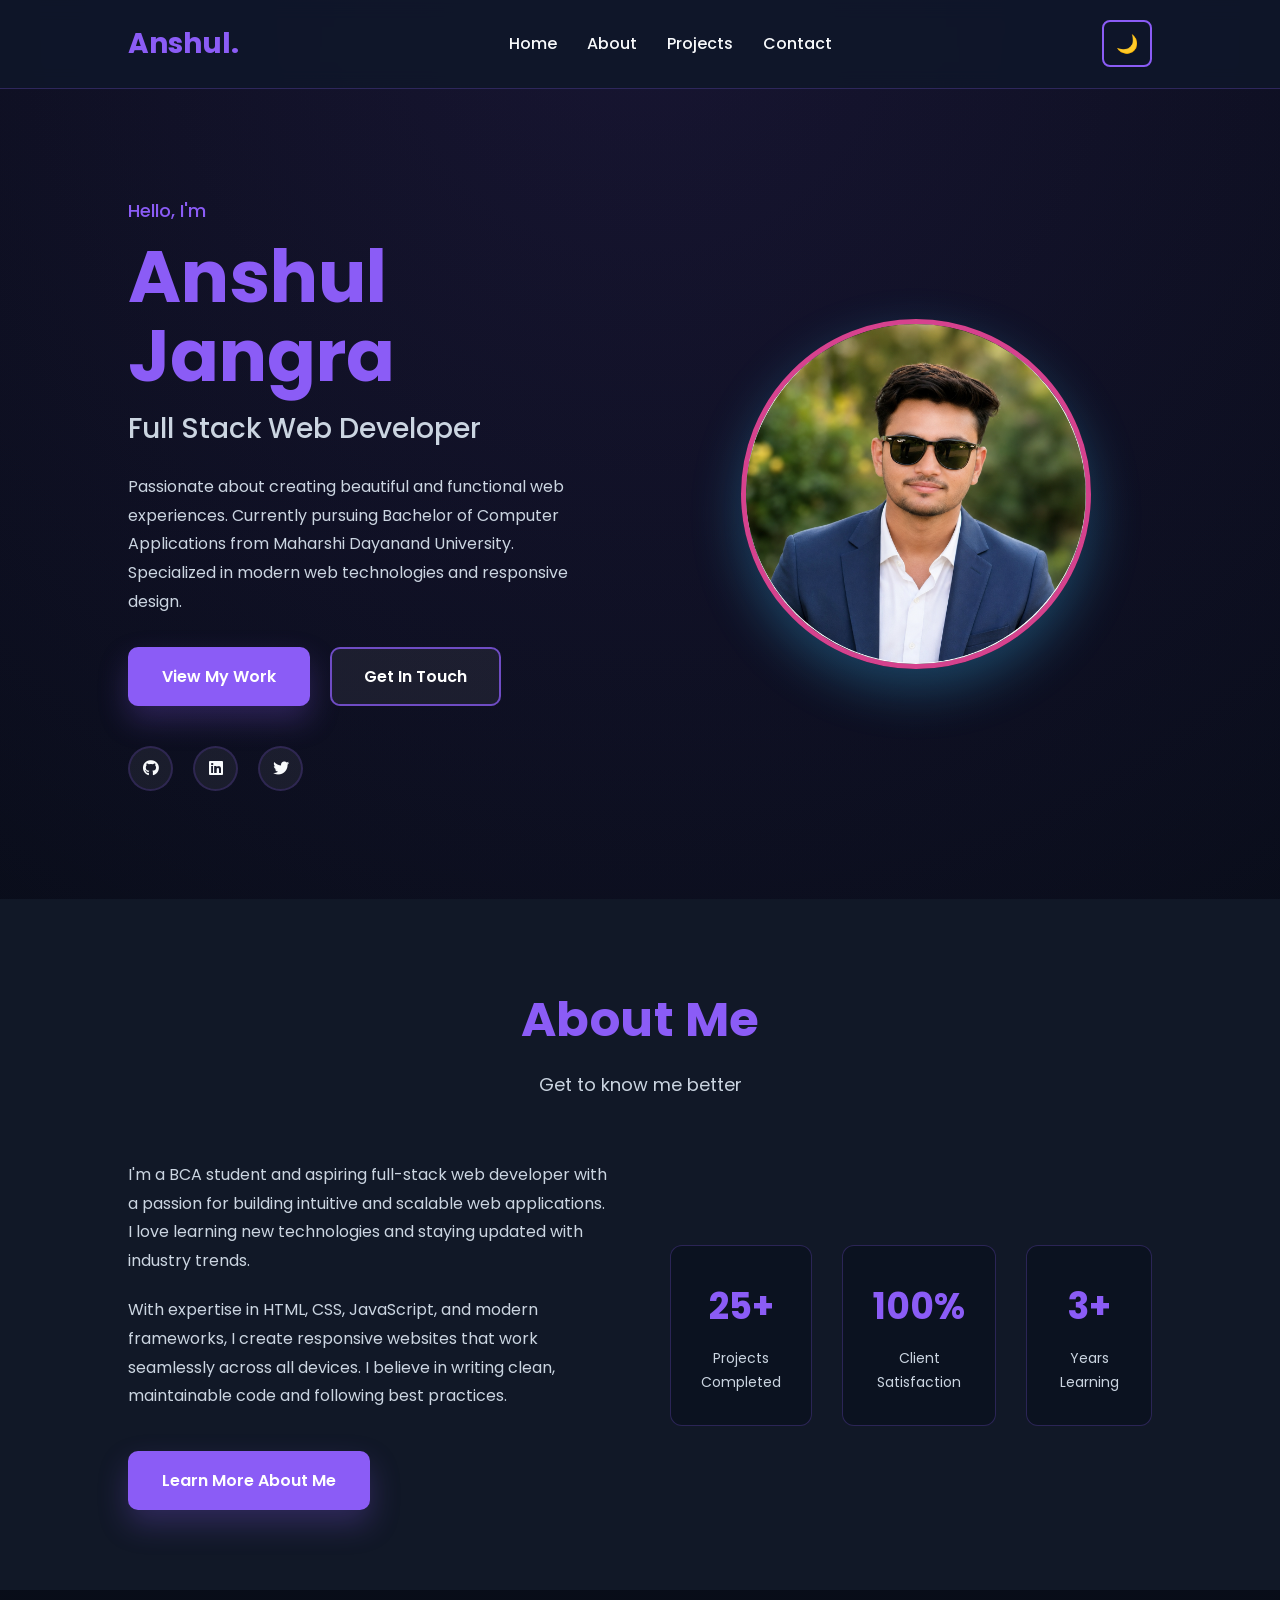
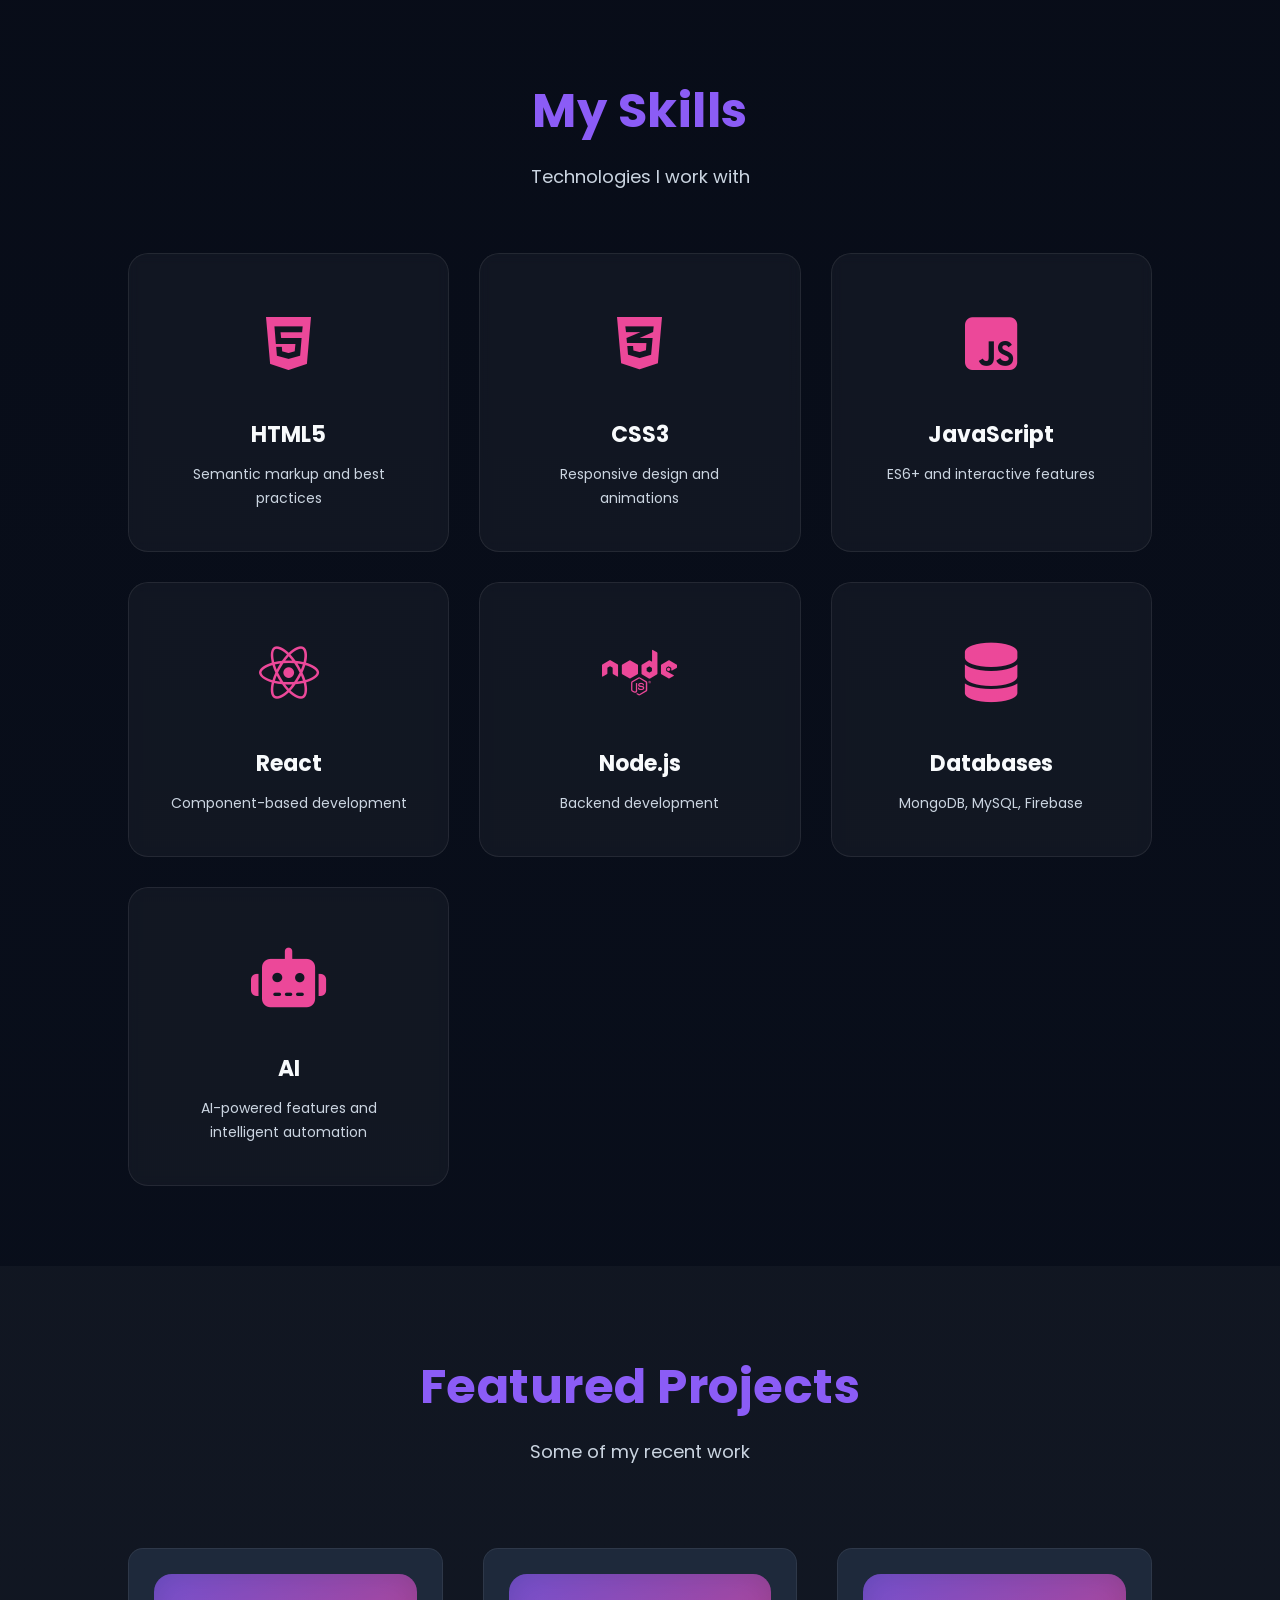
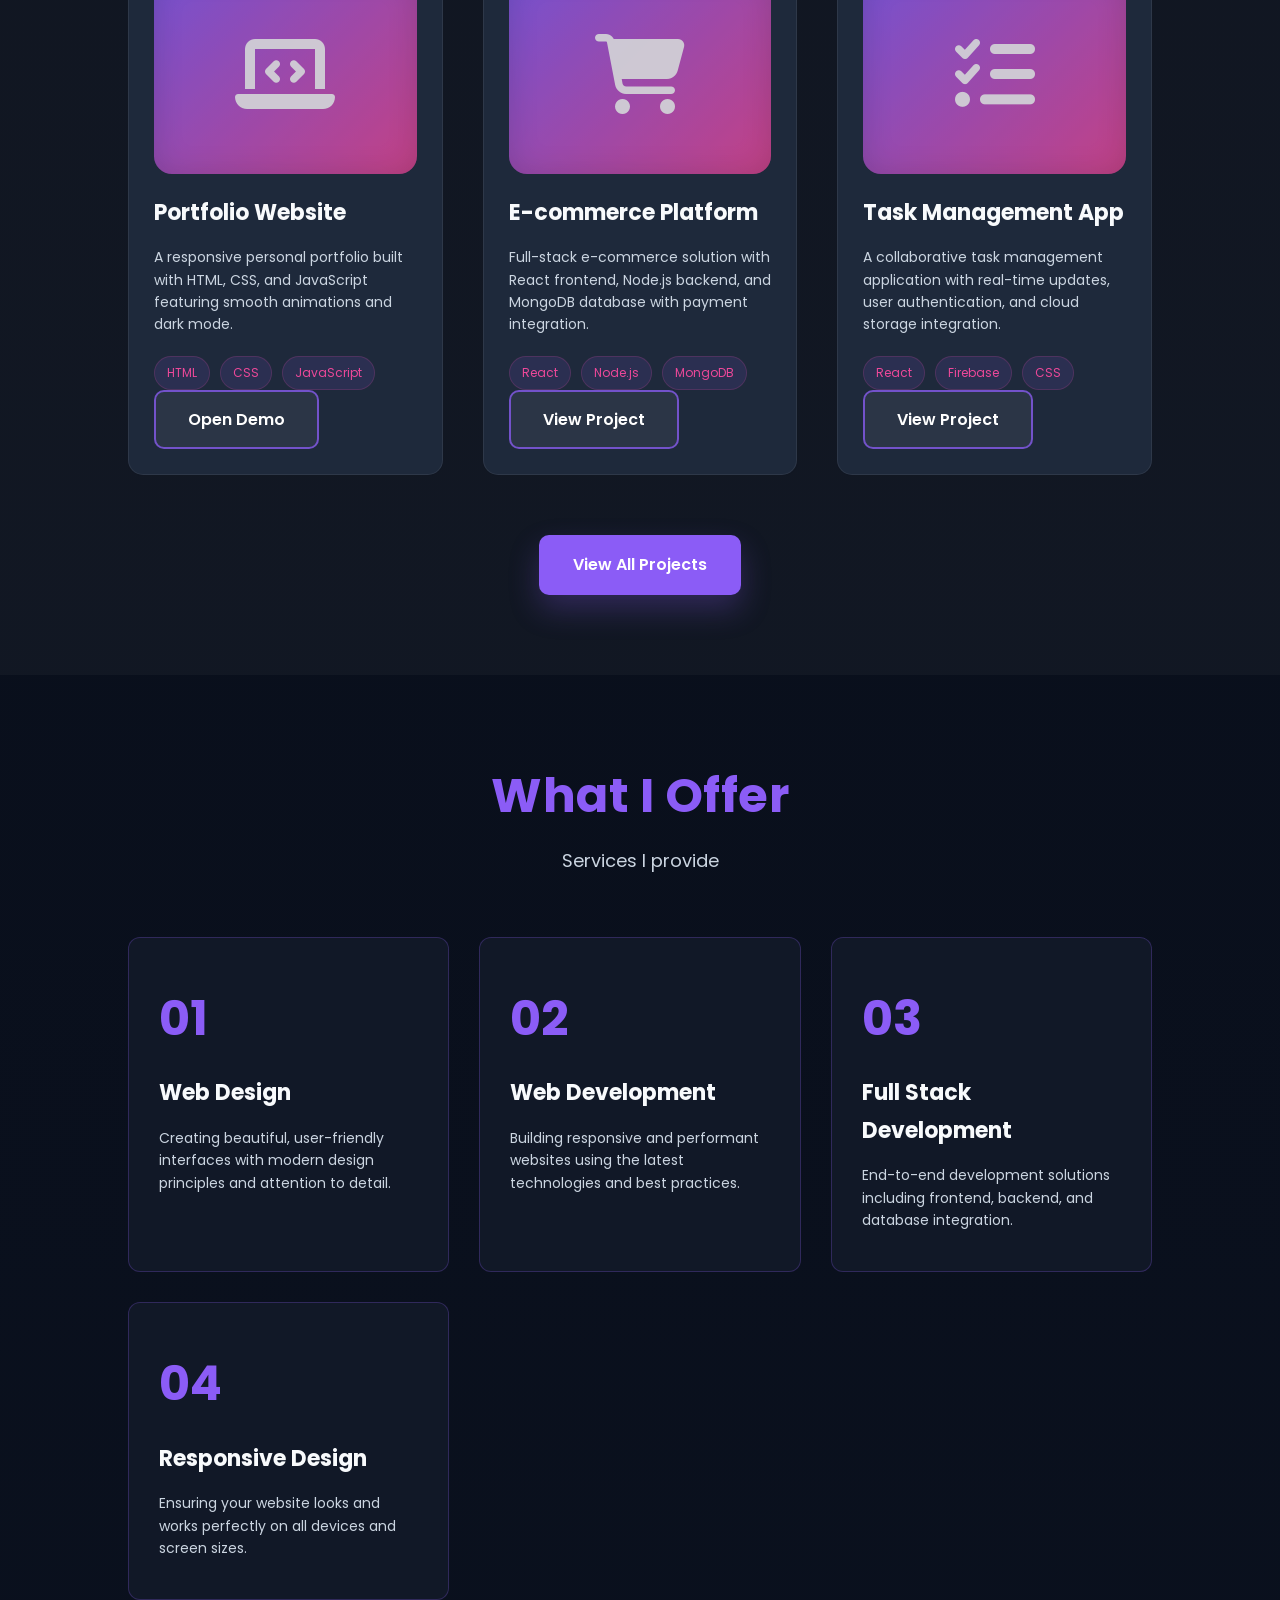
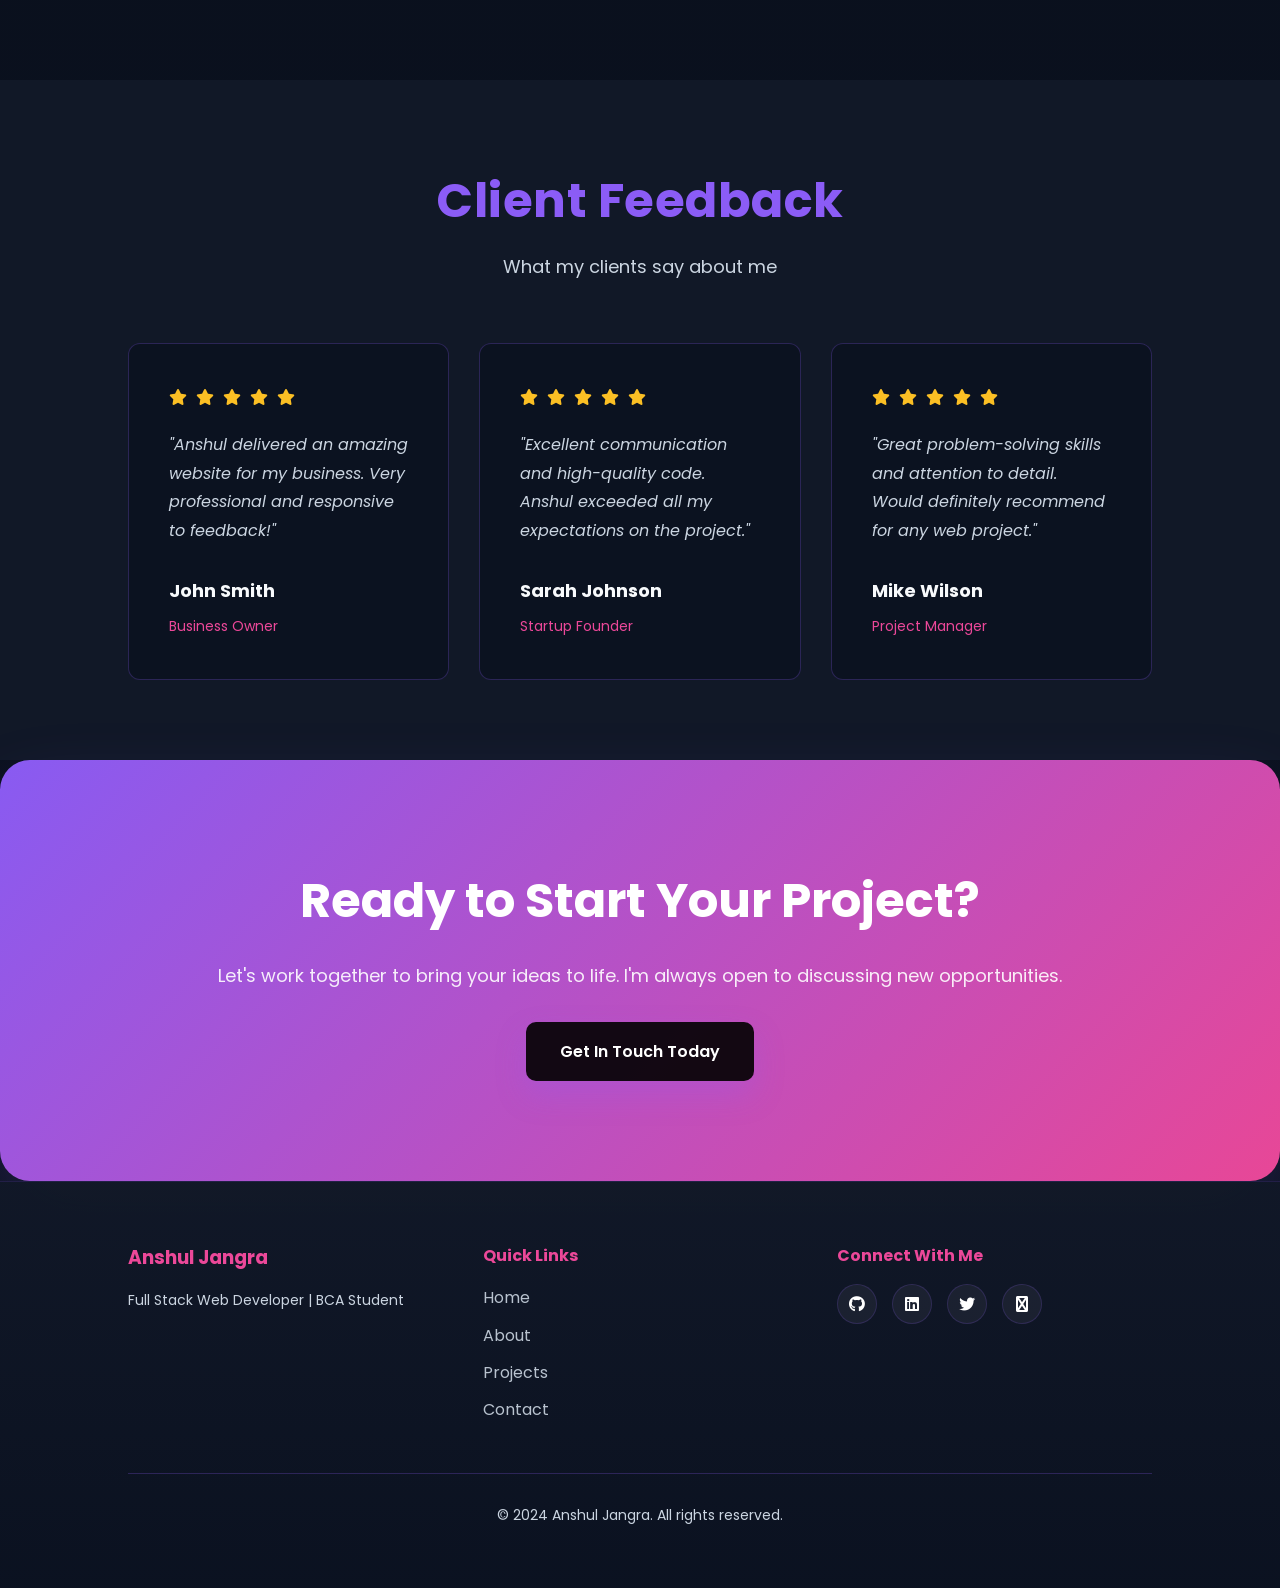
==== commit 0b2c5686: "Update index.html" ====
--- a/index.html
+++ b/index.html
@@ -333,11 +333,7 @@
 
 </div>
 
-<div class="hero-image">
-
-    <img src="profile picture.png" alt="Anshul">
-
-</div>
+
 
 </section>
 
@@ -345,4 +341,4 @@
 
 </body>
 
-</html>+</html>
--- a/style.css
+++ b/style.css
@@ -1617,4 +1617,129 @@
 .light-mode .card,
 .light-mode .project-card {
     background: #f2f2f2;
-}+}
+
+/* RESPONSIVE ADJUSTMENTS */
+@media (max-width: 1024px) {
+    header {
+        padding: 16px 6%;
+    }
+
+    .hero {
+        padding: 60px 6%;
+        gap: 40px;
+    }
+
+    .page-hero {
+        padding: 50px 6%;
+    }
+
+    .skills-grid {
+        grid-template-columns: repeat(auto-fit, minmax(220px, 1fr));
+    }
+
+    .projects-grid,
+    .detailed-projects-grid {
+        grid-template-columns: repeat(auto-fit, minmax(280px, 1fr));
+    }
+}
+
+@media (max-width: 768px) {
+    nav {
+        flex-direction: column;
+        align-items: stretch;
+        gap: 10px;
+    }
+
+    .nav-links {
+        display: flex;
+        width: 100%;
+        justify-content: center;
+        gap: 14px;
+        flex-wrap: wrap;
+    }
+
+    #theme-toggle {
+        align-self: flex-end;
+    }
+
+    .hero {
+        padding: 40px 6%;
+        gap: 20px;
+        flex-direction: column;
+        min-height: auto;
+    }
+
+    .hero-content,
+    .hero-image {
+        max-width: 100%;
+    }
+
+    .skills-grid,
+    .projects-grid,
+    .detailed-projects-grid {
+        grid-template-columns: 1fr;
+        gap: 20px;
+    }
+
+    .project-image {
+        height: 160px;
+        border-radius: 14px;
+    }
+
+    .project-links .btn {
+        flex: 1 1 100%;
+        max-width: 100%;
+    }
+
+    .skill-card {
+        padding: 28px;
+        border-radius: 16px;
+    }
+
+    .page {
+        padding: 20px 4%;
+    }
+
+    .page-hero {
+        padding: 40px 6%;
+        border-radius: 18px;
+    }
+}
+
+@media (max-width: 480px) {
+    header {
+        padding: 12px 4%;
+    }
+
+    .logo {
+        font-size: 24px;
+    }
+
+    nav a {
+        font-size: 14px;
+    }
+
+    .section-header h2 {
+        font-size: 32px;
+    }
+
+    .cta-content h2 {
+        font-size: 32px;
+    }
+
+    .profile-img {
+        width: 220px;
+        height: 220px;
+    }
+
+    .project-image {
+        height: 130px;
+        font-size: 48px;
+    }
+
+    .btn {
+        padding: 12px 18px;
+        font-size: 15px;
+    }
+}
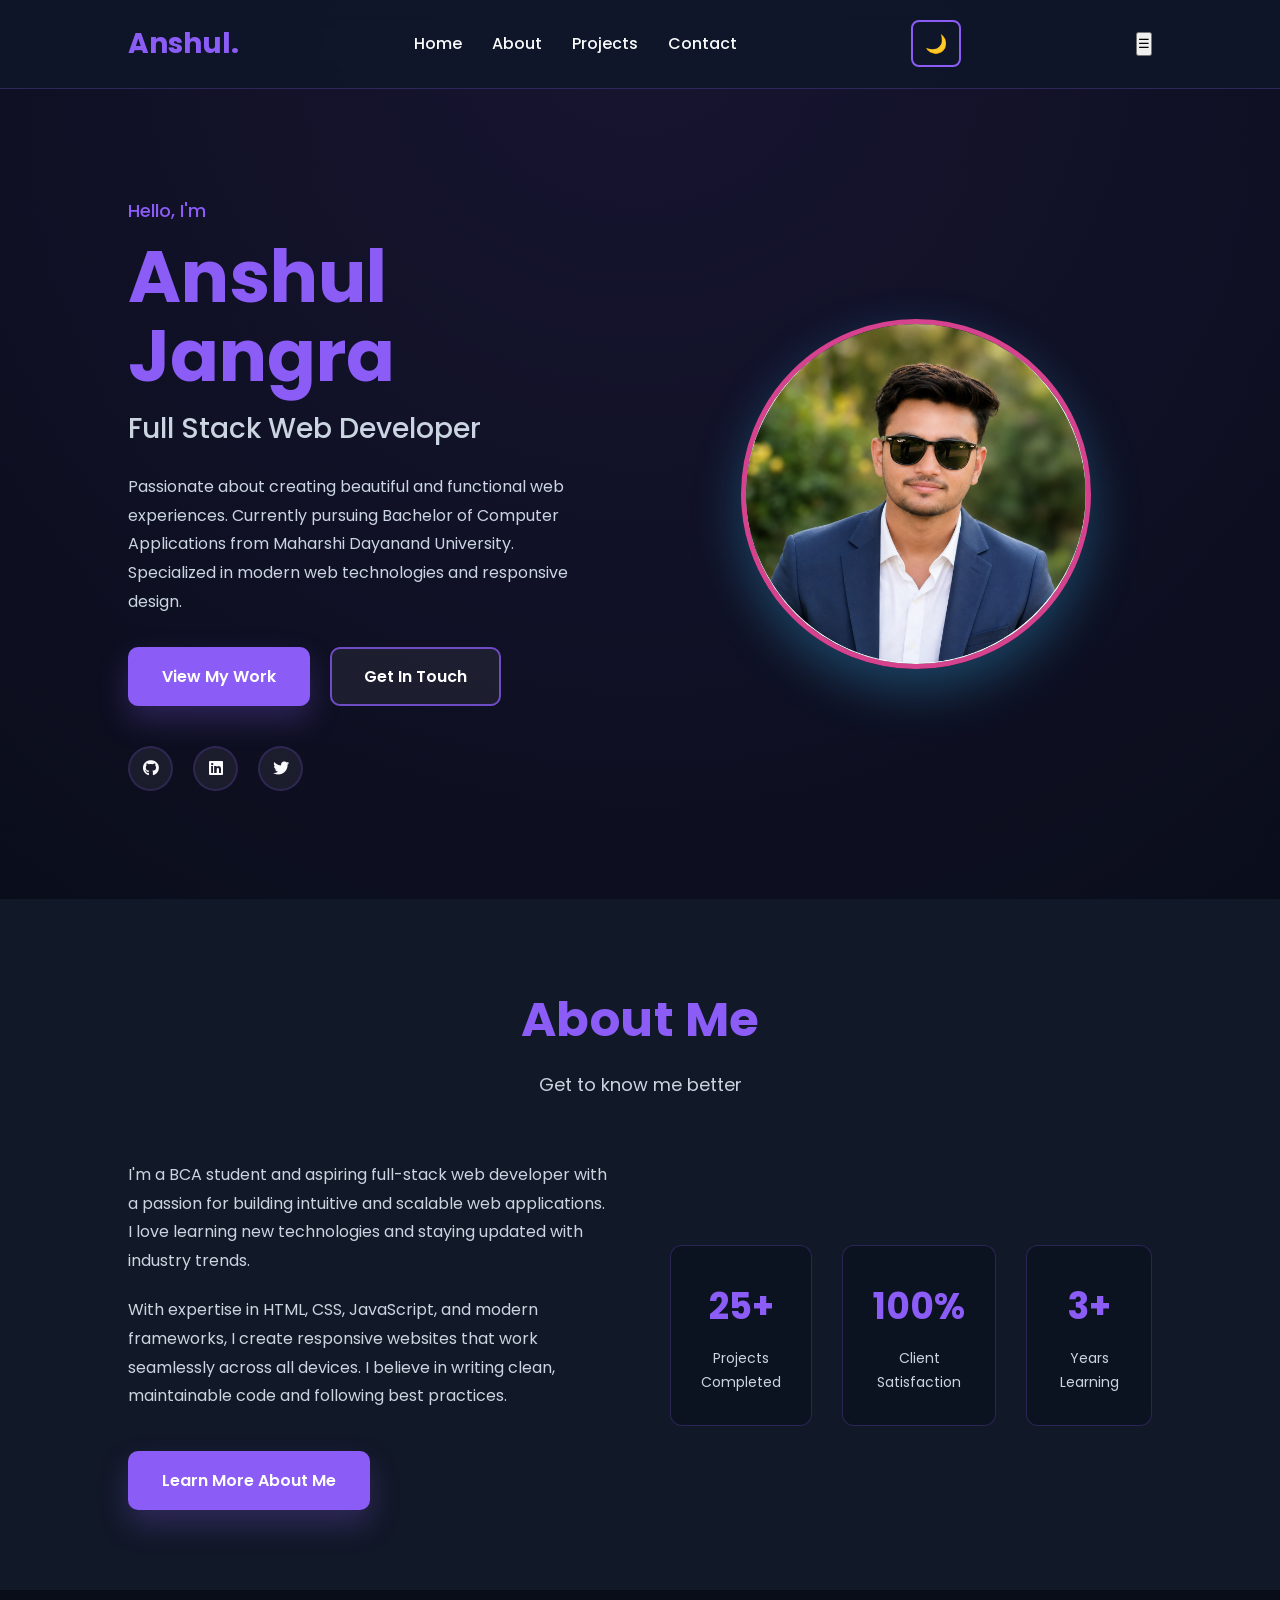
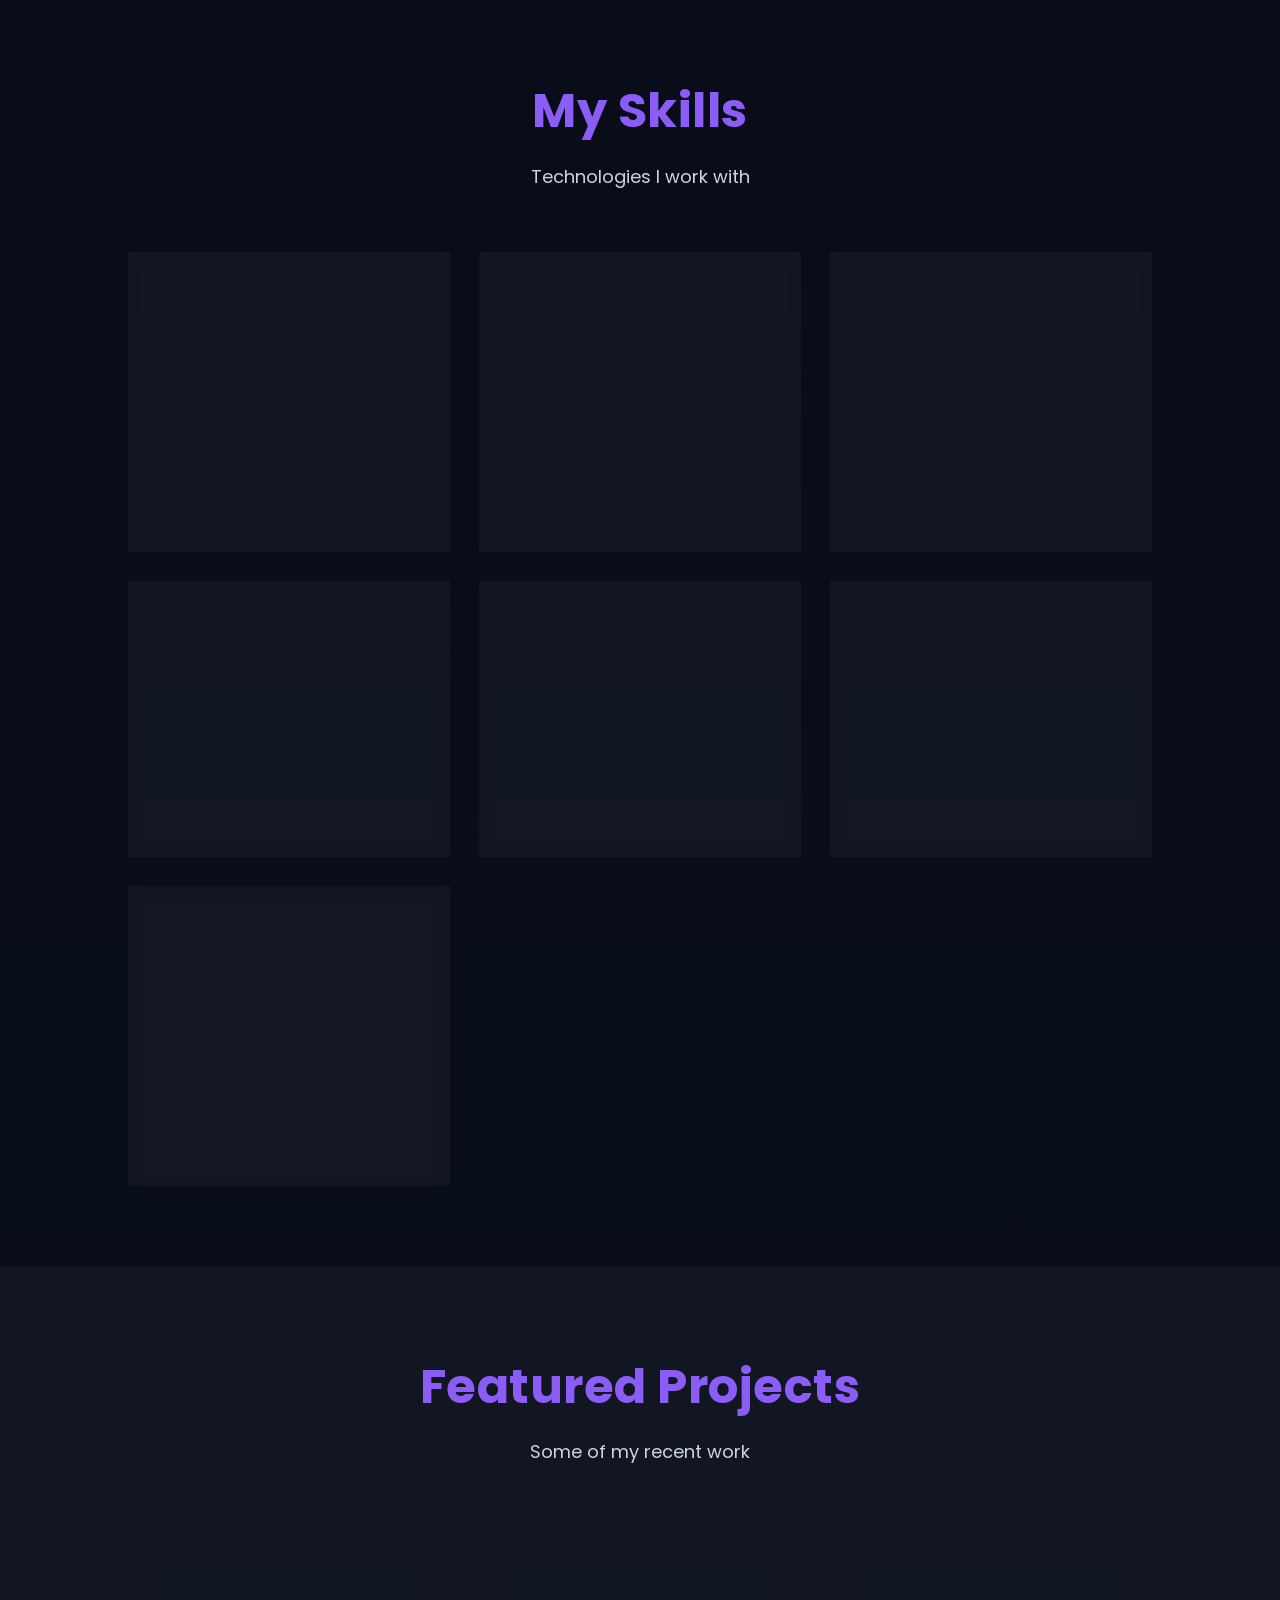
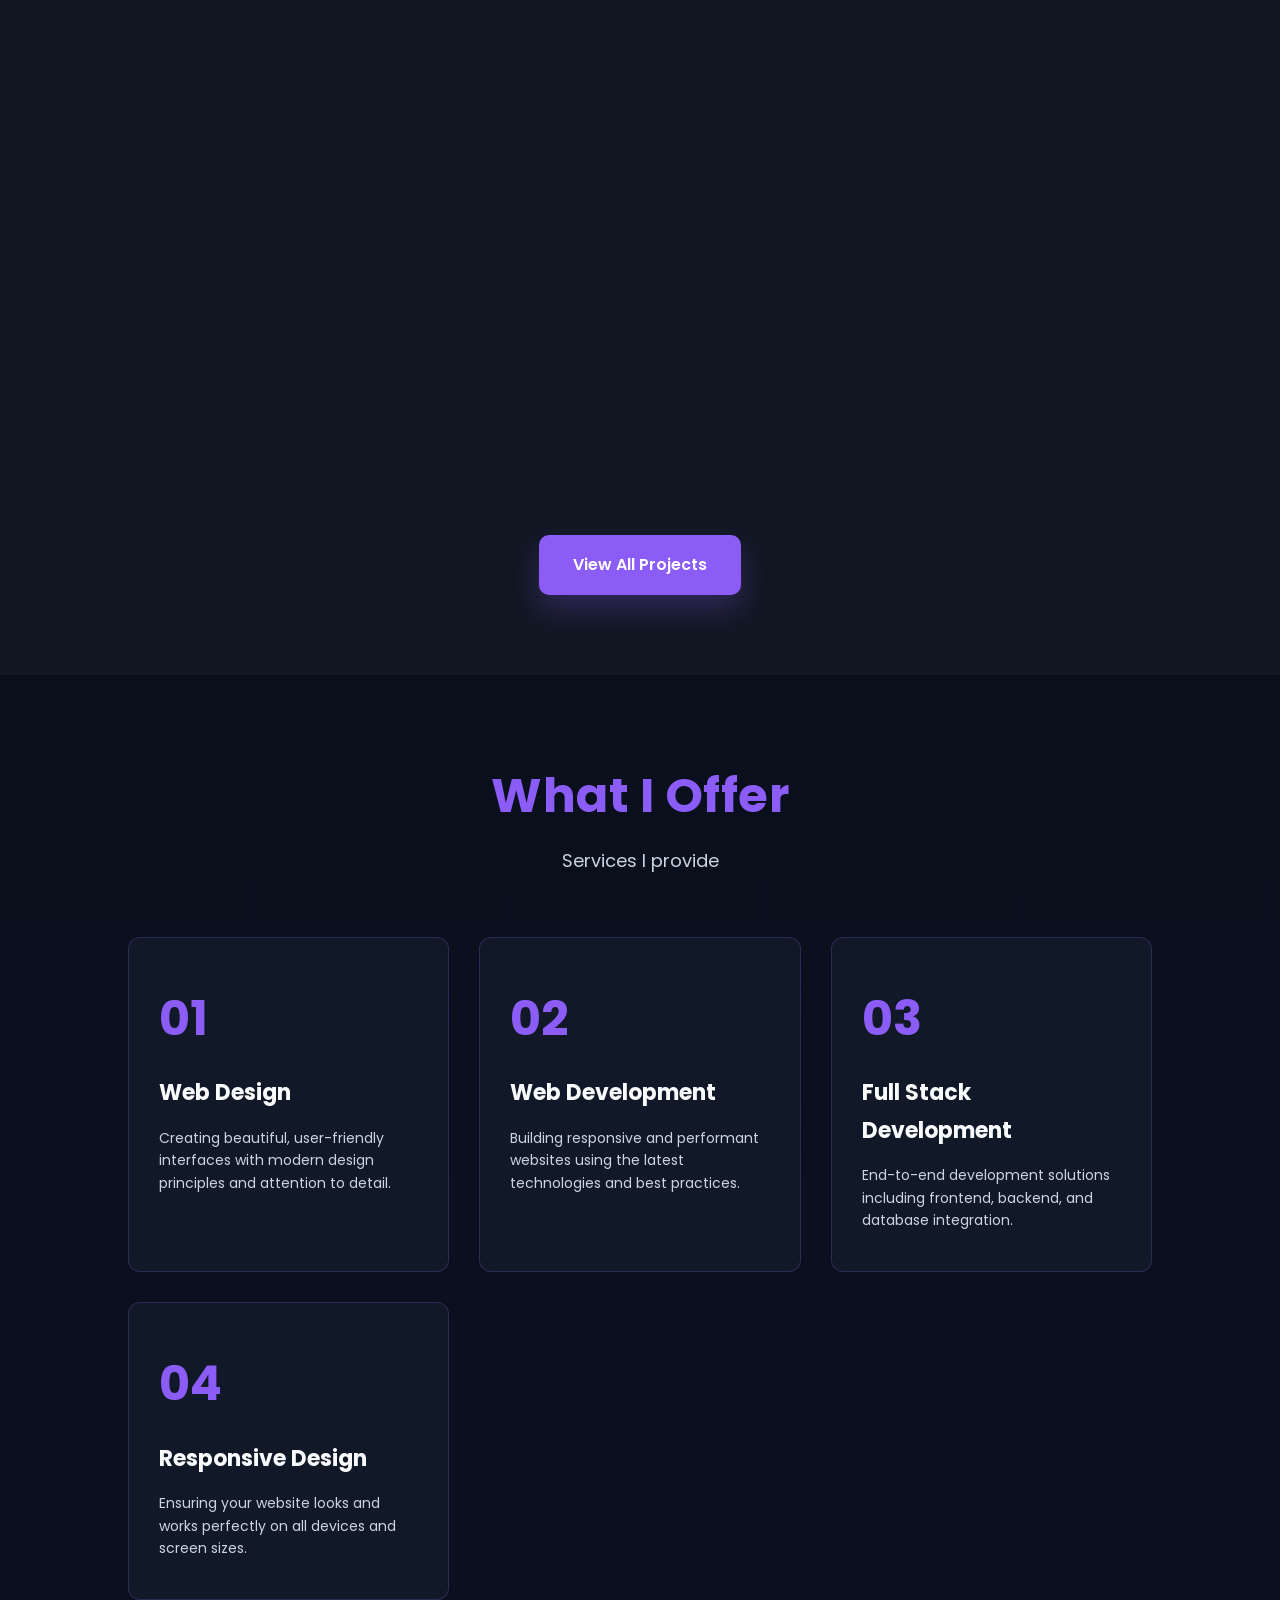
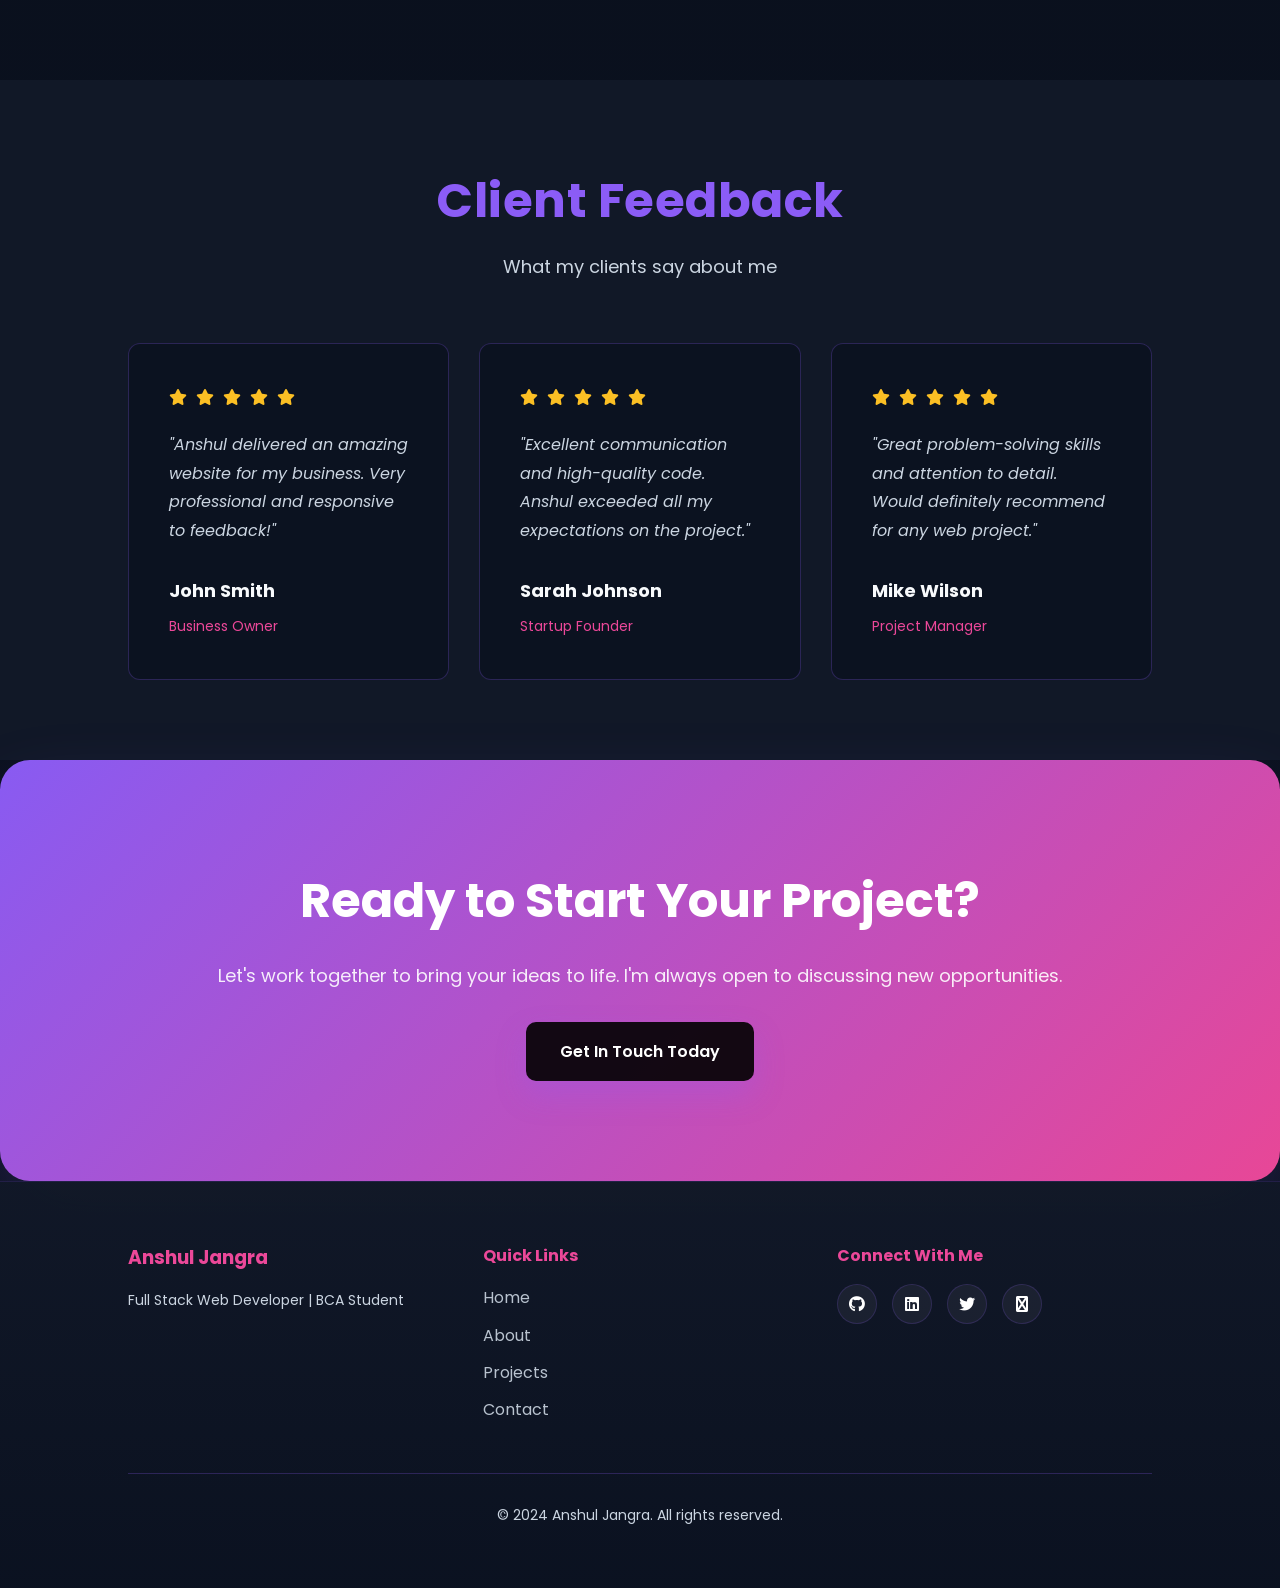
==== commit ae6f1ece: "Add mobile menu button to HTML header navigation" ====
--- a/index.html
+++ b/index.html
@@ -1,344 +1,333 @@
-<!DOCTYPE html>
-<html lang="en">
-
-<head>
-    <meta charset="UTF-8">
-    <meta name="viewport" content="width=device-width, initial-scale=1.0">
-    <title>Anshul Jangra | Full Stack Web Developer</title>
-    <link rel="stylesheet" href="style.css">
-    <link href="https://fonts.googleapis.com/css2?family=Poppins:wght@300;400;500;600;700&display=swap"
-        rel="stylesheet">
-    <link rel="stylesheet" href="https://cdnjs.cloudflare.com/ajax/libs/font-awesome/6.4.0/css/all.min.css">
-</head>
-
-<body>
-
-    <!-- HEADER & NAVIGATION -->
-    <header>
-        <nav>
-            <div class="logo">Anshul<span>.</span></div>
-            <ul class="nav-links">
-                <li><a href="index.html">Home</a></li>
-                <li><a href="about.html">About</a></li>
-                <li><a href="projects.html">Projects</a></li>
-                <li><a href="contacts.html">Contact</a></li>
-            </ul>
-            <button id="theme-toggle">🌙</button>
-        </nav>
-    </header>
-
-    <!-- HERO SECTION -->
-    <section class="hero">
-        <div class="hero-content">
-            <h3 class="greeting">Hello, I'm</h3>
-            <h1 class="name">Anshul Jangra</h1>
-            <h2 class="title">Full Stack Web Developer</h2>
-            <p class="description">
-                Passionate about creating beautiful and functional web experiences.
-                Currently pursuing Bachelor of Computer Applications from Maharshi Dayanand University.
-                Specialized in modern web technologies and responsive design.
-            </p>
-            <div class="hero-buttons">
-                <a href="projects.html" class="btn btn-primary">View My Work</a>
-                <a href="contacts.html" class="btn btn-secondary">Get In Touch</a>
-            </div>
-            <div class="social-links">
-                <a href="#" title="GitHub"><i class="fab fa-github"></i></a>
-                <a href="#" title="LinkedIn"><i class="fab fa-linkedin"></i></a>
-                <a href="#" title="Twitter"><i class="fab fa-twitter"></i></a>
-            </div>
-        </div>
-        <div class="hero-image">
-            <img src="profile picture.png" alt="Anshul Jangra" class="profile-img">
-        </div>
-    </section>
-
-    <!-- ABOUT PREVIEW SECTION -->
-    <section class="about-preview">
-        <div class="section-header">
-            <h2>About Me</h2>
-            <p class="section-subtitle">Get to know me better</p>
-        </div>
-        <div class="about-content">
-            <div class="about-text">
-                <p>I'm a BCA student and aspiring full-stack web developer with a passion for building intuitive and
-                    scalable web applications. I love learning new technologies and staying updated with industry
-                    trends.</p>
-                <p>With expertise in HTML, CSS, JavaScript, and modern frameworks, I create responsive websites that
-                    work seamlessly across all devices. I believe in writing clean, maintainable code and following best
-                    practices.</p>
-                <a href="about.html" class="btn btn-primary">Learn More About Me</a>
-            </div>
-            <div class="about-stats">
-                <div class="stat">
-                    <h3>25+</h3>
-                    <p>Projects Completed</p>
-                </div>
-                <div class="stat">
-                    <h3>100%</h3>
-                    <p>Client Satisfaction</p>
-                </div>
-                <div class="stat">
-                    <h3>3+</h3>
-                    <p>Years Learning</p>
-                </div>
-            </div>
-        </div>
-    </section>
-
-    <!-- SKILLS SECTION -->
-    <section class="skills">
-        <div class="section-header">
-            <h2>My Skills</h2>
-            <p class="section-subtitle">Technologies I work with</p>
-        </div>
-        <div class="skills-grid">
-            <div class="skill-card">
-                <div class="skill-icon">
-                    <i class="fab fa-html5"></i>
-                </div>
-                <h3>HTML5</h3>
-                <p>Semantic markup and best practices</p>
-            </div>
-            <div class="skill-card">
-                <div class="skill-icon">
-                    <i class="fab fa-css3-alt"></i>
-                </div>
-                <h3>CSS3</h3>
-                <p>Responsive design and animations</p>
-            </div>
-            <div class="skill-card">
-                <div class="skill-icon">
-                    <i class="fab fa-js-square"></i>
-                </div>
-                <h3>JavaScript</h3>
-                <p>ES6+ and interactive features</p>
-            </div>
-            <div class="skill-card">
-                <div class="skill-icon">
-                    <i class="fab fa-react"></i>
-                </div>
-                <h3>React</h3>
-                <p>Component-based development</p>
-            </div>
-            <div class="skill-card">
-                <div class="skill-icon">
-                    <i class="fab fa-node"></i>
-                </div>
-                <h3>Node.js</h3>
-                <p>Backend development</p>
-            </div>
-            <div class="skill-card">
-                <div class="skill-icon">
-                    <i class="fas fa-database"></i>
-                </div>
-                <h3>Databases</h3>
-                <p>MongoDB, MySQL, Firebase</p>
-            </div>
-            <div class="skill-card">
-                <div class="skill-icon">
-                    <i class="fas fa-robot"></i>
-                </div>
-                <h3>AI</h3>
-                <p>AI-powered features and intelligent automation</p>
-            </div>
-        </div>
-    </section>
-
-    <!-- PROJECTS PREVIEW SECTION -->
-    <section class="projects-preview">
-        <div class="section-header">
-            <h2>Featured Projects</h2>
-            <p class="section-subtitle">Some of my recent work</p>
-        </div>
-        <div class="projects-grid">
-            <div class="project-card">
-                <div class="project-image">
-                    <i class="fas fa-laptop-code"></i>
-                </div>
-                <h3>Portfolio Website</h3>
-                <p>A responsive personal portfolio built with HTML, CSS, and JavaScript featuring smooth animations and
-                    dark mode.</p>
-                <div class="project-tags">
-                    <span>HTML</span>
-                    <span>CSS</span>
-                    <span>JavaScript</span>
-                </div>
-                <a href="portfolio-project.html" class="btn btn-secondary">Open Demo</a>
-            </div>
-            <div class="project-card">
-                <div class="project-image">
-                    <i class="fas fa-shopping-cart"></i>
-                </div>
-                <h3>E-commerce Platform</h3>
-                <p>Full-stack e-commerce solution with React frontend, Node.js backend, and MongoDB database with
-                    payment integration.</p>
-                <div class="project-tags">
-                    <span>React</span>
-                    <span>Node.js</span>
-                    <span>MongoDB</span>
-                </div>
-                <a href="project-examples.html" class="btn btn-secondary">View Project</a>
-            </div>
-            <div class="project-card">
-                <div class="project-image">
-                    <i class="fas fa-tasks"></i>
-                </div>
-                <h3>Task Management App</h3>
-                <p>A collaborative task management application with real-time updates, user authentication, and cloud
-                    storage integration.</p>
-                <div class="project-tags">
-                    <span>React</span>
-                    <span>Firebase</span>
-                    <span>CSS</span>
-                </div>
-                <a href="project-examples.html" class="btn btn-secondary">View Project</a>
-            </div>
-        </div>
-        <div class="view-all">
-            <a href="projects.html" class="btn btn-primary">View All Projects</a>
-        </div>
-    </section>
-
-    <!-- SERVICES SECTION -->
-    <section class="services">
-        <div class="section-header">
-            <h2>What I Offer</h2>
-            <p class="section-subtitle">Services I provide</p>
-        </div>
-        <div class="services-grid">
-            <div class="service-card">
-                <div class="service-number">01</div>
-                <h3>Web Design</h3>
-                <p>Creating beautiful, user-friendly interfaces with modern design principles and attention to detail.
-                </p>
-            </div>
-            <div class="service-card">
-                <div class="service-number">02</div>
-                <h3>Web Development</h3>
-                <p>Building responsive and performant websites using the latest technologies and best practices.</p>
-            </div>
-            <div class="service-card">
-                <div class="service-number">03</div>
-                <h3>Full Stack Development</h3>
-                <p>End-to-end development solutions including frontend, backend, and database integration.</p>
-            </div>
-            <div class="service-card">
-                <div class="service-number">04</div>
-                <h3>Responsive Design</h3>
-                <p>Ensuring your website looks and works perfectly on all devices and screen sizes.</p>
-            </div>
-        </div>
-    </section>
-
-    <!-- TESTIMONIALS SECTION -->
-    <section class="testimonials">
-        <div class="section-header">
-            <h2>Client Feedback</h2>
-            <p class="section-subtitle">What my clients say about me</p>
-        </div>
-        <div class="testimonials-grid">
-            <div class="testimonial-card">
-                <div class="stars">
-                    <i class="fas fa-star"></i>
-                    <i class="fas fa-star"></i>
-                    <i class="fas fa-star"></i>
-                    <i class="fas fa-star"></i>
-                    <i class="fas fa-star"></i>
-                </div>
-                <p>"Anshul delivered an amazing website for my business. Very professional and responsive to feedback!"
-                </p>
-                <div class="testimonial-author">
-                    <h4>John Smith</h4>
-                    <span>Business Owner</span>
-                </div>
-            </div>
-            <div class="testimonial-card">
-                <div class="stars">
-                    <i class="fas fa-star"></i>
-                    <i class="fas fa-star"></i>
-                    <i class="fas fa-star"></i>
-                    <i class="fas fa-star"></i>
-                    <i class="fas fa-star"></i>
-                </div>
-                <p>"Excellent communication and high-quality code. Anshul exceeded all my expectations on the project."
-                </p>
-                <div class="testimonial-author">
-                    <h4>Sarah Johnson</h4>
-                    <span>Startup Founder</span>
-                </div>
-            </div>
-            <div class="testimonial-card">
-                <div class="stars">
-                    <i class="fas fa-star"></i>
-                    <i class="fas fa-star"></i>
-                    <i class="fas fa-star"></i>
-                    <i class="fas fa-star"></i>
-                    <i class="fas fa-star"></i>
-                </div>
-                <p>"Great problem-solving skills and attention to detail. Would definitely recommend for any web
-                    project."</p>
-                <div class="testimonial-author">
-                    <h4>Mike Wilson</h4>
-                    <span>Project Manager</span>
-                </div>
-            </div>
-        </div>
-    </section>
-
-    <!-- CTA SECTION -->
-    <section class="cta">
-        <div class="cta-content">
-            <h2>Ready to Start Your Project?</h2>
-            <p>Let's work together to bring your ideas to life. I'm always open to discussing new opportunities.</p>
-            <a href="contacts.html" class="btn btn-primary">Get In Touch Today</a>
-        </div>
-    </section>
-
-    <!-- FOOTER -->
-    <footer>
-        <div class="footer-content">
-            <div class="footer-section">
-                <h3>Anshul Jangra</h3>
-                <p>Full Stack Web Developer | BCA Student</p>
-            </div>
-            <div class="footer-section">
-                <h4>Quick Links</h4>
-                <ul>
-                    <li><a href="index.html">Home</a></li>
-                    <li><a href="about.html">About</a></li>
-                    <li><a href="projects.html">Projects</a></li>
-                    <li><a href="contacts.html">Contact</a></li>
-                </ul>
-            </div>
-            <div class="footer-section">
-                <h4>Connect With Me</h4>
-                <div class="footer-social">
-                    <a href="#"><i class="fab fa-github"></i></a>
-                    <a href="#"><i class="fab fa-linkedin"></i></a>
-                    <a href="#"><i class="fab fa-twitter"></i></a>
-                    <a href="#"><i class="fab fa-envelope"></i></a>
-                </div>
-            </div>
-        </div>
-        <div class="footer-bottom">
-            <p>&copy; 2024 Anshul Jangra. All rights reserved.</p>
-        </div>
-    </footer>
-
-    <script src="script.js"></script>
-</body>
-
-</html>
-
-</div>
-
-
-
-</section>
-
-<script src="js/script.js"></script>
-
-</body>
-
-</html>
+<!DOCTYPE html>
+<html lang="en">
+
+<head>
+    <meta charset="UTF-8">
+    <meta name="viewport" content="width=device-width, initial-scale=1.0">
+    <title>Anshul Jangra | Full Stack Web Developer</title>
+    <link rel="stylesheet" href="style.css">
+    <link href="https://fonts.googleapis.com/css2?family=Poppins:wght@300;400;500;600;700&display=swap"
+        rel="stylesheet">
+    <link rel="stylesheet" href="https://cdnjs.cloudflare.com/ajax/libs/font-awesome/6.4.0/css/all.min.css">
+</head>
+
+<body>
+
+    <!-- HEADER & NAVIGATION -->
+    <header>
+        <nav>
+            <div class="logo">Anshul<span>.</span></div>
+            <ul class="nav-links">
+                <li><a href="index.html">Home</a></li>
+                <li><a href="about.html">About</a></li>
+                <li><a href="projects.html">Projects</a></li>
+                <li><a href="contacts.html">Contact</a></li>
+            </ul>
+            <button id="theme-toggle">🌙</button>
+            <button class="mobile-menu-btn">☰</button>
+        </nav>
+    </header>
+
+    <!-- HERO SECTION -->
+    <section class="hero">
+        <div class="hero-content">
+            <h3 class="greeting">Hello, I'm</h3>
+            <h1 class="name">Anshul Jangra</h1>
+            <h2 class="title">Full Stack Web Developer</h2>
+            <p class="description">
+                Passionate about creating beautiful and functional web experiences.
+                Currently pursuing Bachelor of Computer Applications from Maharshi Dayanand University.
+                Specialized in modern web technologies and responsive design.
+            </p>
+            <div class="hero-buttons">
+                <a href="projects.html" class="btn btn-primary">View My Work</a>
+                <a href="contacts.html" class="btn btn-secondary">Get In Touch</a>
+            </div>
+            <div class="social-links">
+                <a href="#" title="GitHub"><i class="fab fa-github"></i></a>
+                <a href="#" title="LinkedIn"><i class="fab fa-linkedin"></i></a>
+                <a href="#" title="Twitter"><i class="fab fa-twitter"></i></a>
+            </div>
+        </div>
+        <div class="hero-image">
+            <img src="profile picture.png" alt="Anshul Jangra" class="profile-img">
+        </div>
+    </section>
+
+    <!-- ABOUT PREVIEW SECTION -->
+    <section class="about-preview">
+        <div class="section-header">
+            <h2>About Me</h2>
+            <p class="section-subtitle">Get to know me better</p>
+        </div>
+        <div class="about-content">
+            <div class="about-text">
+                <p>I'm a BCA student and aspiring full-stack web developer with a passion for building intuitive and
+                    scalable web applications. I love learning new technologies and staying updated with industry
+                    trends.</p>
+                <p>With expertise in HTML, CSS, JavaScript, and modern frameworks, I create responsive websites that
+                    work seamlessly across all devices. I believe in writing clean, maintainable code and following best
+                    practices.</p>
+                <a href="about.html" class="btn btn-primary">Learn More About Me</a>
+            </div>
+            <div class="about-stats">
+                <div class="stat">
+                    <h3>25+</h3>
+                    <p>Projects Completed</p>
+                </div>
+                <div class="stat">
+                    <h3>100%</h3>
+                    <p>Client Satisfaction</p>
+                </div>
+                <div class="stat">
+                    <h3>3+</h3>
+                    <p>Years Learning</p>
+                </div>
+            </div>
+        </div>
+    </section>
+
+    <!-- SKILLS SECTION -->
+    <section class="skills">
+        <div class="section-header">
+            <h2>My Skills</h2>
+            <p class="section-subtitle">Technologies I work with</p>
+        </div>
+        <div class="skills-grid">
+            <div class="skill-card">
+                <div class="skill-icon">
+                    <i class="fab fa-html5"></i>
+                </div>
+                <h3>HTML5</h3>
+                <p>Semantic markup and best practices</p>
+            </div>
+            <div class="skill-card">
+                <div class="skill-icon">
+                    <i class="fab fa-css3-alt"></i>
+                </div>
+                <h3>CSS3</h3>
+                <p>Responsive design and animations</p>
+            </div>
+            <div class="skill-card">
+                <div class="skill-icon">
+                    <i class="fab fa-js-square"></i>
+                </div>
+                <h3>JavaScript</h3>
+                <p>ES6+ and interactive features</p>
+            </div>
+            <div class="skill-card">
+                <div class="skill-icon">
+                    <i class="fab fa-react"></i>
+                </div>
+                <h3>React</h3>
+                <p>Component-based development</p>
+            </div>
+            <div class="skill-card">
+                <div class="skill-icon">
+                    <i class="fab fa-node"></i>
+                </div>
+                <h3>Node.js</h3>
+                <p>Backend development</p>
+            </div>
+            <div class="skill-card">
+                <div class="skill-icon">
+                    <i class="fas fa-database"></i>
+                </div>
+                <h3>Databases</h3>
+                <p>MongoDB, MySQL, Firebase</p>
+            </div>
+            <div class="skill-card">
+                <div class="skill-icon">
+                    <i class="fas fa-robot"></i>
+                </div>
+                <h3>AI</h3>
+                <p>AI-powered features and intelligent automation</p>
+            </div>
+        </div>
+    </section>
+
+    <!-- PROJECTS PREVIEW SECTION -->
+    <section class="projects-preview">
+        <div class="section-header">
+            <h2>Featured Projects</h2>
+            <p class="section-subtitle">Some of my recent work</p>
+        </div>
+        <div class="projects-grid">
+            <div class="project-card">
+                <div class="project-image">
+                    <i class="fas fa-laptop-code"></i>
+                </div>
+                <h3>Portfolio Website</h3>
+                <p>A responsive personal portfolio built with HTML, CSS, and JavaScript featuring smooth animations and
+                    dark mode.</p>
+                <div class="project-tags">
+                    <span>HTML</span>
+                    <span>CSS</span>
+                    <span>JavaScript</span>
+                </div>
+                <a href="portfolio-project.html" class="btn btn-secondary">Open Demo</a>
+            </div>
+            <div class="project-card">
+                <div class="project-image">
+                    <i class="fas fa-shopping-cart"></i>
+                </div>
+                <h3>E-commerce Platform</h3>
+                <p>Full-stack e-commerce solution with React frontend, Node.js backend, and MongoDB database with
+                    payment integration.</p>
+                <div class="project-tags">
+                    <span>React</span>
+                    <span>Node.js</span>
+                    <span>MongoDB</span>
+                </div>
+                <a href="project-examples.html" class="btn btn-secondary">View Project</a>
+            </div>
+            <div class="project-card">
+                <div class="project-image">
+                    <i class="fas fa-tasks"></i>
+                </div>
+                <h3>Task Management App</h3>
+                <p>A collaborative task management application with real-time updates, user authentication, and cloud
+                    storage integration.</p>
+                <div class="project-tags">
+                    <span>React</span>
+                    <span>Firebase</span>
+                    <span>CSS</span>
+                </div>
+                <a href="project-examples.html" class="btn btn-secondary">View Project</a>
+            </div>
+        </div>
+        <div class="view-all">
+            <a href="projects.html" class="btn btn-primary">View All Projects</a>
+        </div>
+    </section>
+
+    <!-- SERVICES SECTION -->
+    <section class="services">
+        <div class="section-header">
+            <h2>What I Offer</h2>
+            <p class="section-subtitle">Services I provide</p>
+        </div>
+        <div class="services-grid">
+            <div class="service-card">
+                <div class="service-number">01</div>
+                <h3>Web Design</h3>
+                <p>Creating beautiful, user-friendly interfaces with modern design principles and attention to detail.
+                </p>
+            </div>
+            <div class="service-card">
+                <div class="service-number">02</div>
+                <h3>Web Development</h3>
+                <p>Building responsive and performant websites using the latest technologies and best practices.</p>
+            </div>
+            <div class="service-card">
+                <div class="service-number">03</div>
+                <h3>Full Stack Development</h3>
+                <p>End-to-end development solutions including frontend, backend, and database integration.</p>
+            </div>
+            <div class="service-card">
+                <div class="service-number">04</div>
+                <h3>Responsive Design</h3>
+                <p>Ensuring your website looks and works perfectly on all devices and screen sizes.</p>
+            </div>
+        </div>
+    </section>
+
+    <!-- TESTIMONIALS SECTION -->
+    <section class="testimonials">
+        <div class="section-header">
+            <h2>Client Feedback</h2>
+            <p class="section-subtitle">What my clients say about me</p>
+        </div>
+        <div class="testimonials-grid">
+            <div class="testimonial-card">
+                <div class="stars">
+                    <i class="fas fa-star"></i>
+                    <i class="fas fa-star"></i>
+                    <i class="fas fa-star"></i>
+                    <i class="fas fa-star"></i>
+                    <i class="fas fa-star"></i>
+                </div>
+                <p>"Anshul delivered an amazing website for my business. Very professional and responsive to feedback!"
+                </p>
+                <div class="testimonial-author">
+                    <h4>John Smith</h4>
+                    <span>Business Owner</span>
+                </div>
+            </div>
+            <div class="testimonial-card">
+                <div class="stars">
+                    <i class="fas fa-star"></i>
+                    <i class="fas fa-star"></i>
+                    <i class="fas fa-star"></i>
+                    <i class="fas fa-star"></i>
+                    <i class="fas fa-star"></i>
+                </div>
+                <p>"Excellent communication and high-quality code. Anshul exceeded all my expectations on the project."
+                </p>
+                <div class="testimonial-author">
+                    <h4>Sarah Johnson</h4>
+                    <span>Startup Founder</span>
+                </div>
+            </div>
+            <div class="testimonial-card">
+                <div class="stars">
+                    <i class="fas fa-star"></i>
+                    <i class="fas fa-star"></i>
+                    <i class="fas fa-star"></i>
+                    <i class="fas fa-star"></i>
+                    <i class="fas fa-star"></i>
+                </div>
+                <p>"Great problem-solving skills and attention to detail. Would definitely recommend for any web
+                    project."</p>
+                <div class="testimonial-author">
+                    <h4>Mike Wilson</h4>
+                    <span>Project Manager</span>
+                </div>
+            </div>
+        </div>
+    </section>
+
+    <!-- CTA SECTION -->
+    <section class="cta">
+        <div class="cta-content">
+            <h2>Ready to Start Your Project?</h2>
+            <p>Let's work together to bring your ideas to life. I'm always open to discussing new opportunities.</p>
+            <a href="contacts.html" class="btn btn-primary">Get In Touch Today</a>
+        </div>
+    </section>
+
+    <!-- FOOTER -->
+    <footer>
+        <div class="footer-content">
+            <div class="footer-section">
+                <h3>Anshul Jangra</h3>
+                <p>Full Stack Web Developer | BCA Student</p>
+            </div>
+            <div class="footer-section">
+                <h4>Quick Links</h4>
+                <ul>
+                    <li><a href="index.html">Home</a></li>
+                    <li><a href="about.html">About</a></li>
+                    <li><a href="projects.html">Projects</a></li>
+                    <li><a href="contacts.html">Contact</a></li>
+                </ul>
+            </div>
+            <div class="footer-section">
+                <h4>Connect With Me</h4>
+                <div class="footer-social">
+                    <a href="#"><i class="fab fa-github"></i></a>
+                    <a href="#"><i class="fab fa-linkedin"></i></a>
+                    <a href="#"><i class="fab fa-twitter"></i></a>
+                    <a href="#"><i class="fab fa-envelope"></i></a>
+                </div>
+            </div>
+        </div>
+        <div class="footer-bottom">
+            <p>&copy; 2024 Anshul Jangra. All rights reserved.</p>
+        </div>
+    </footer>
+
+    <script src="script.js"></script>
+</body>
+
+</html>
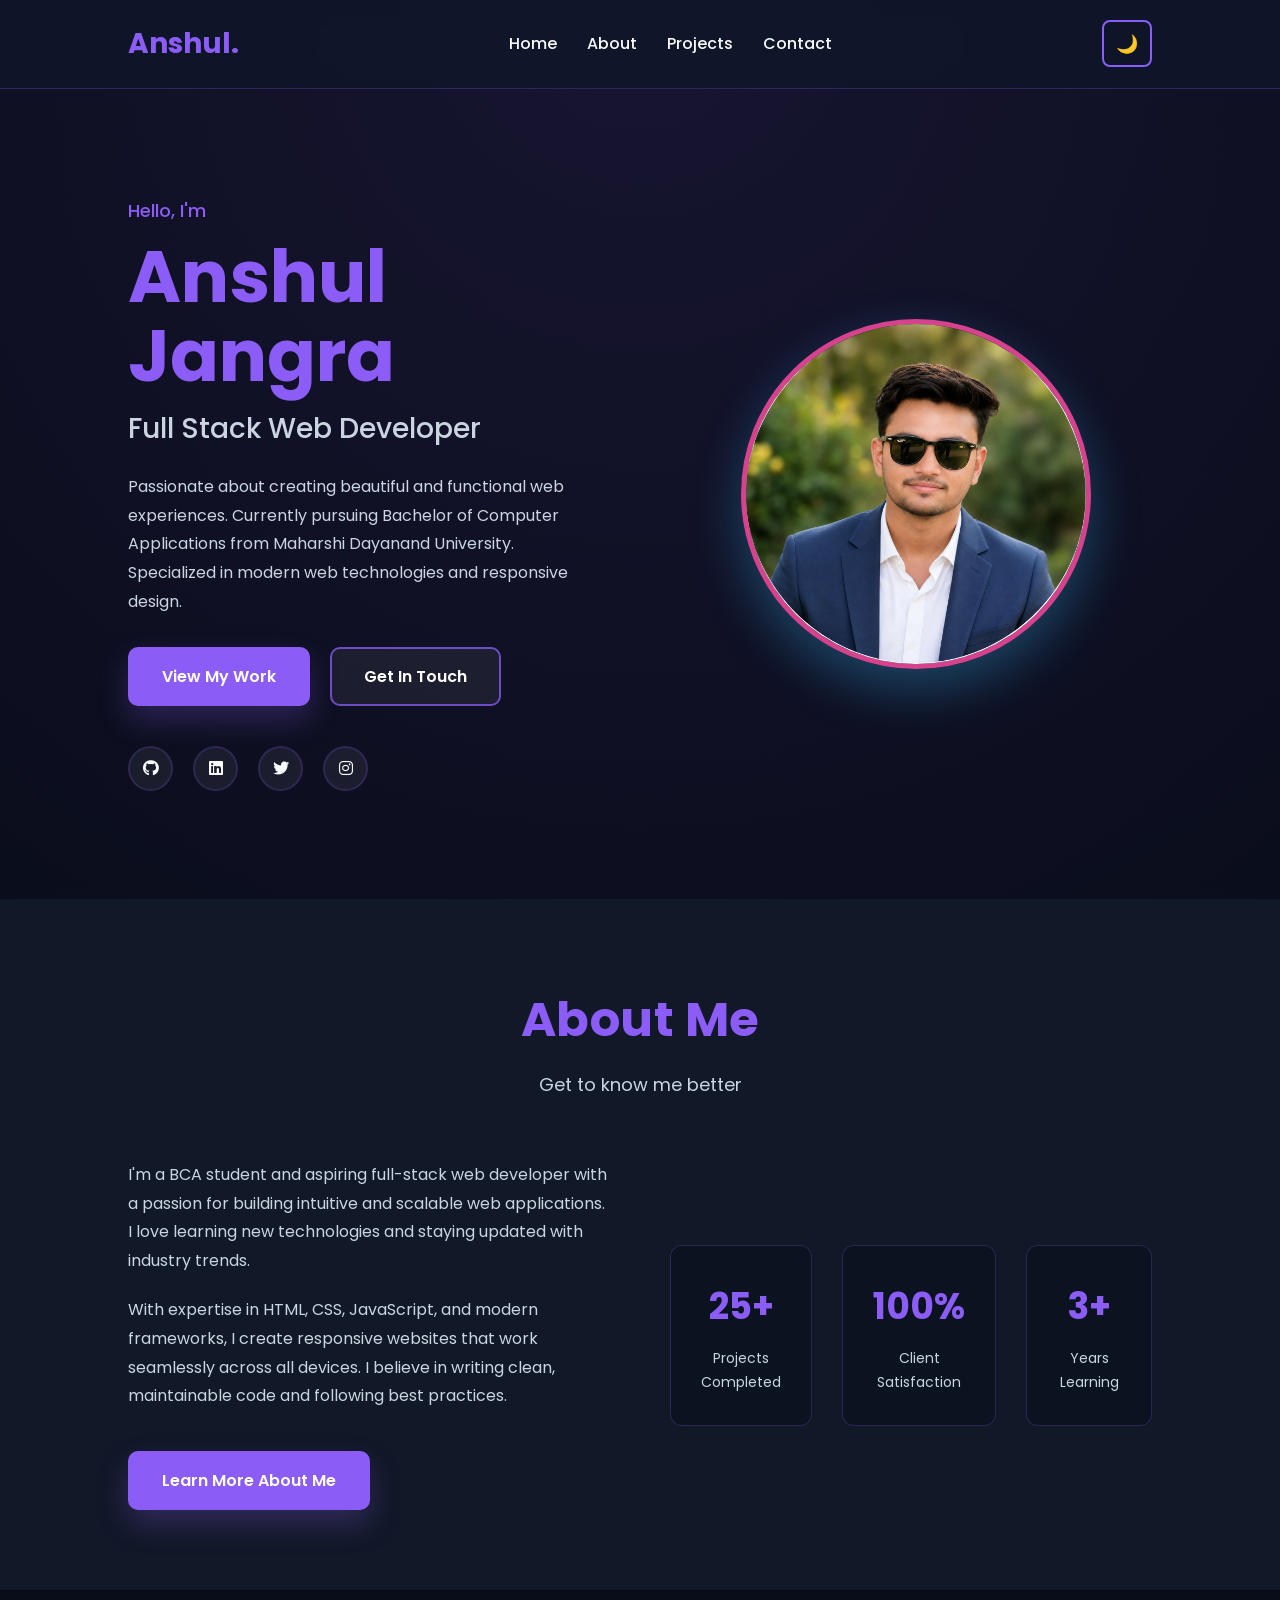
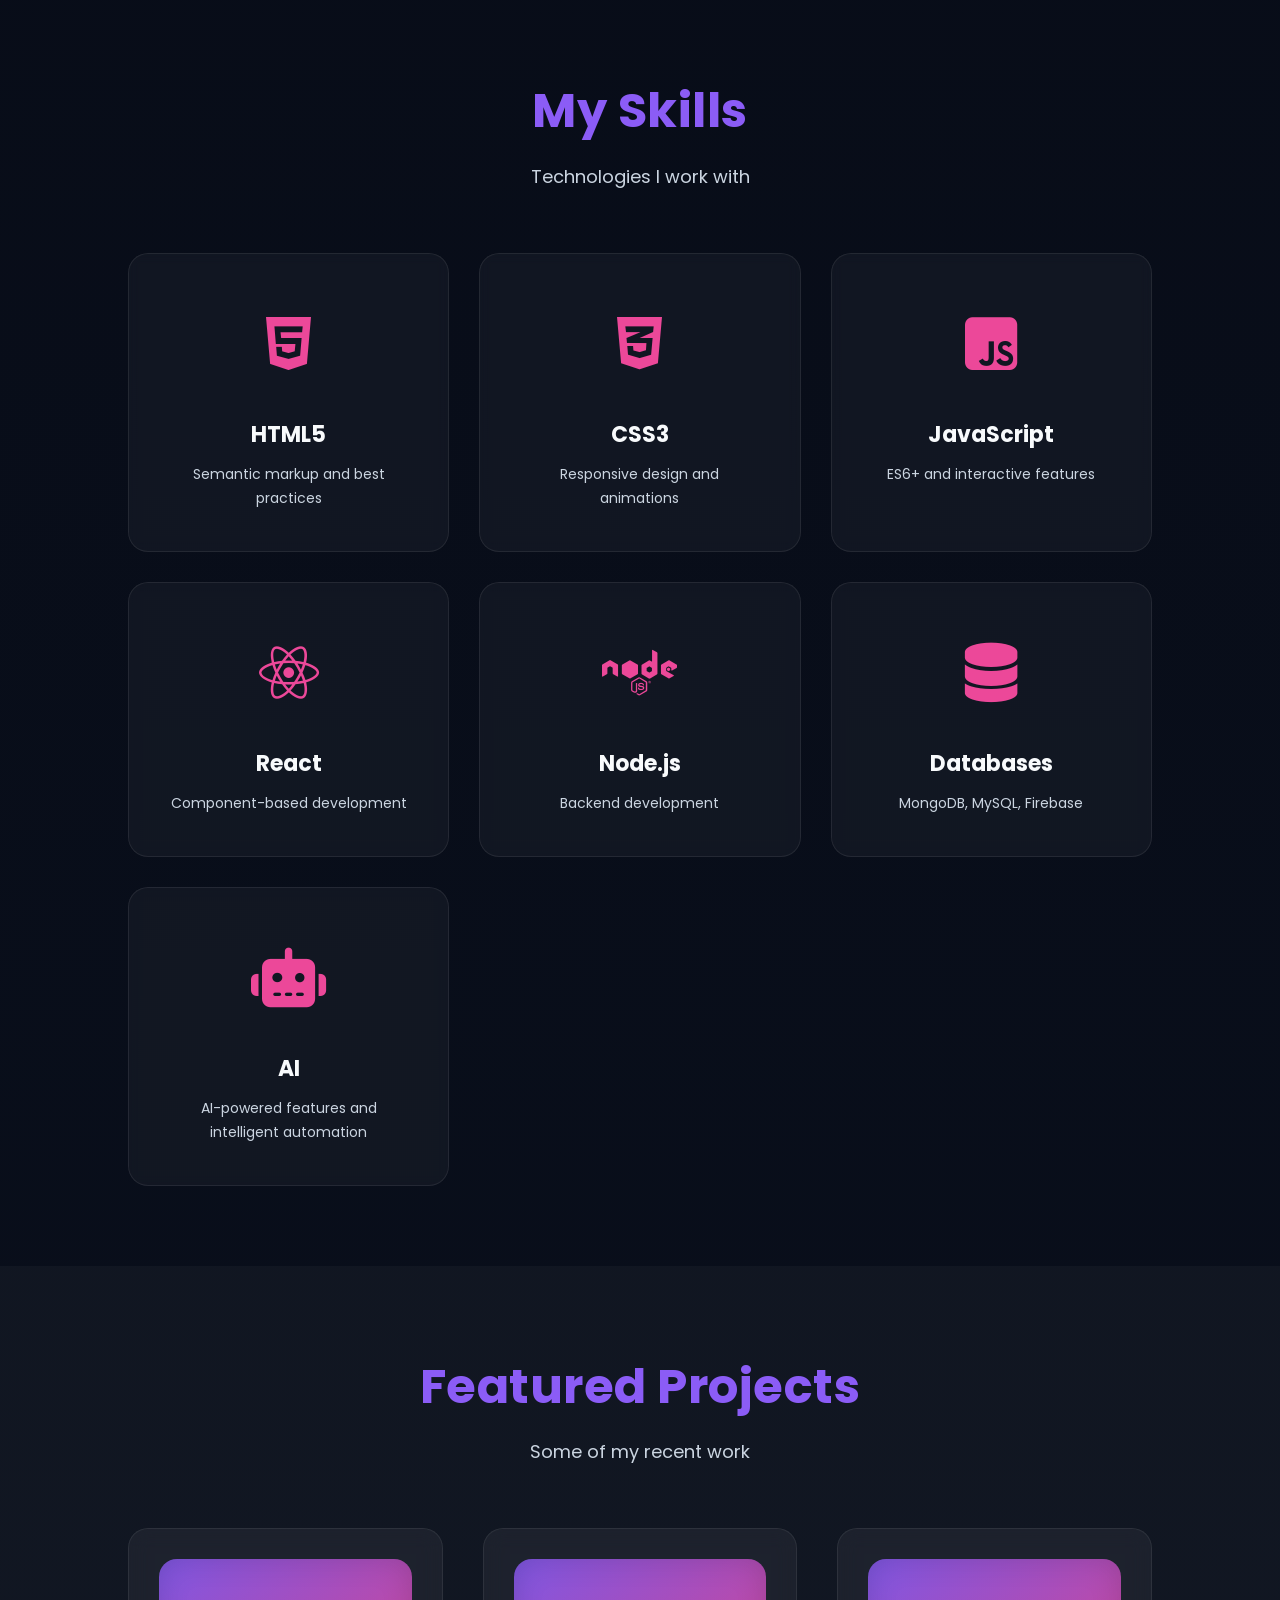
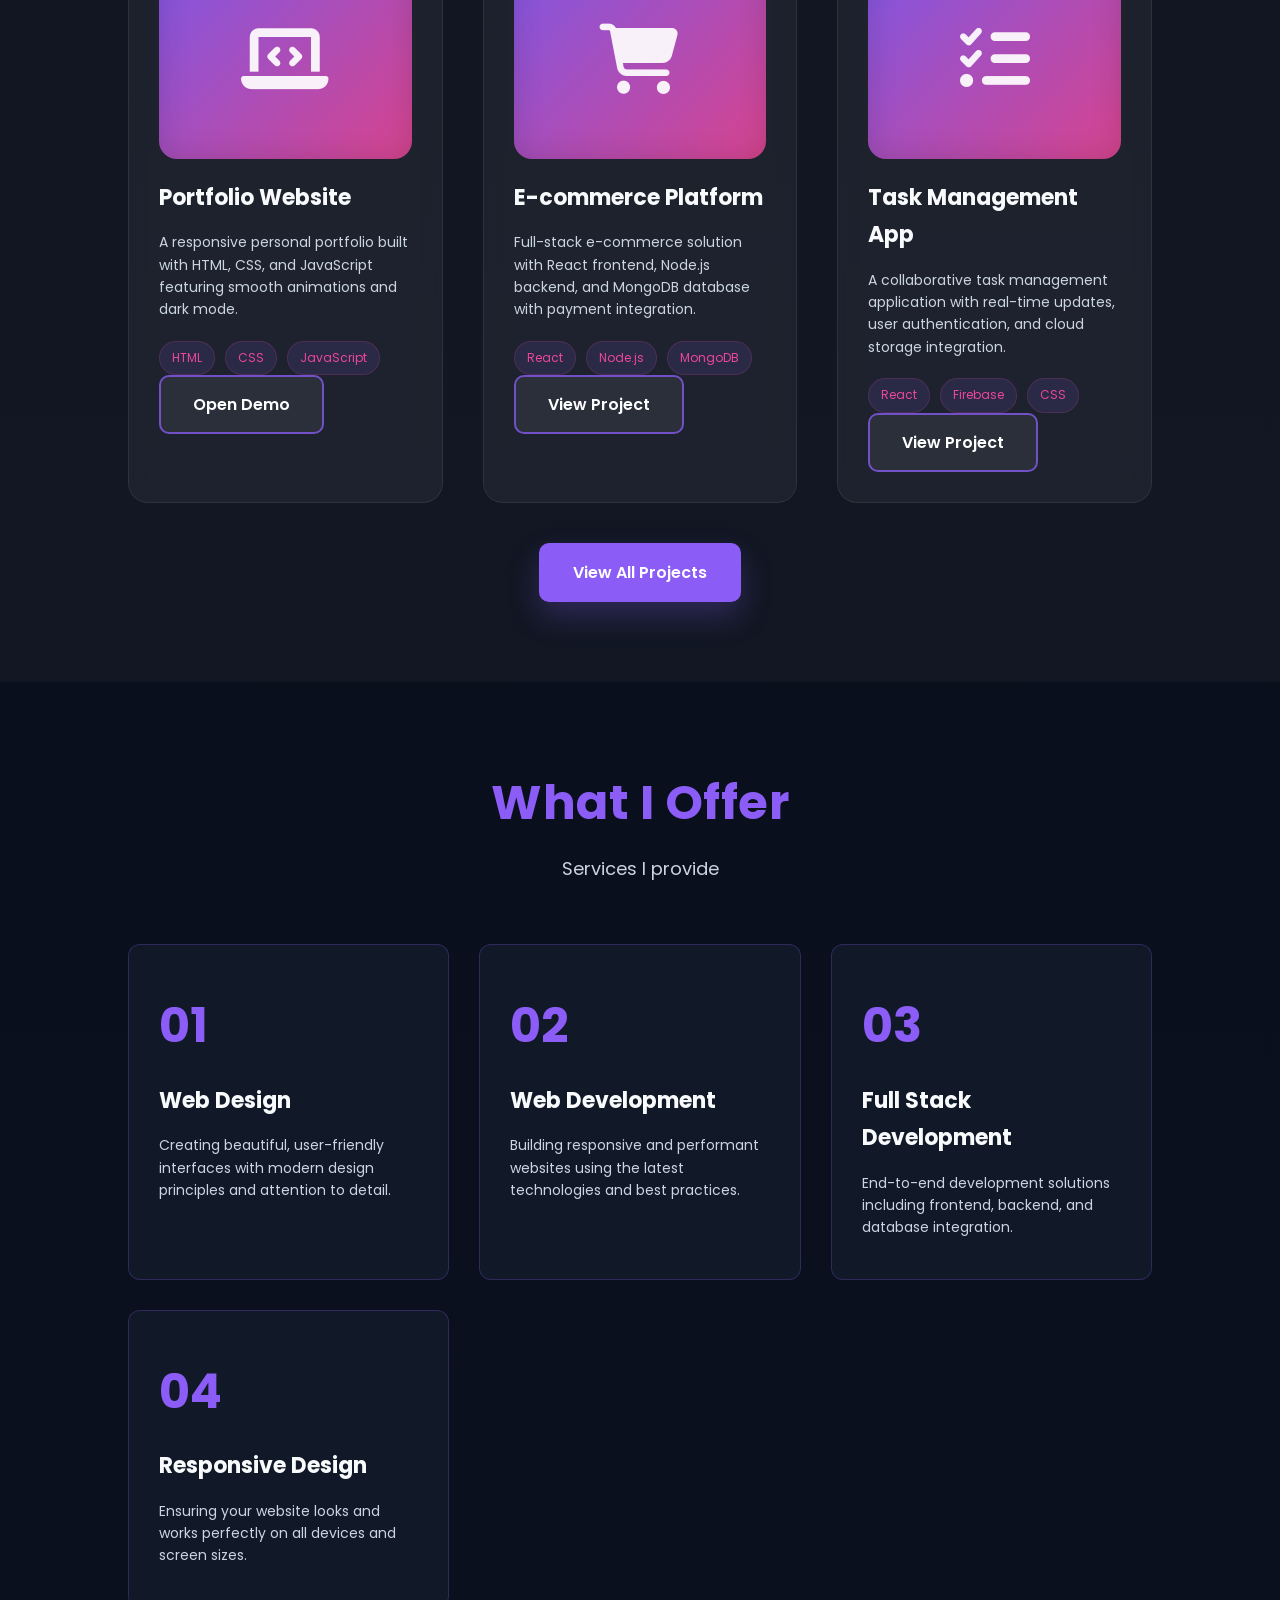
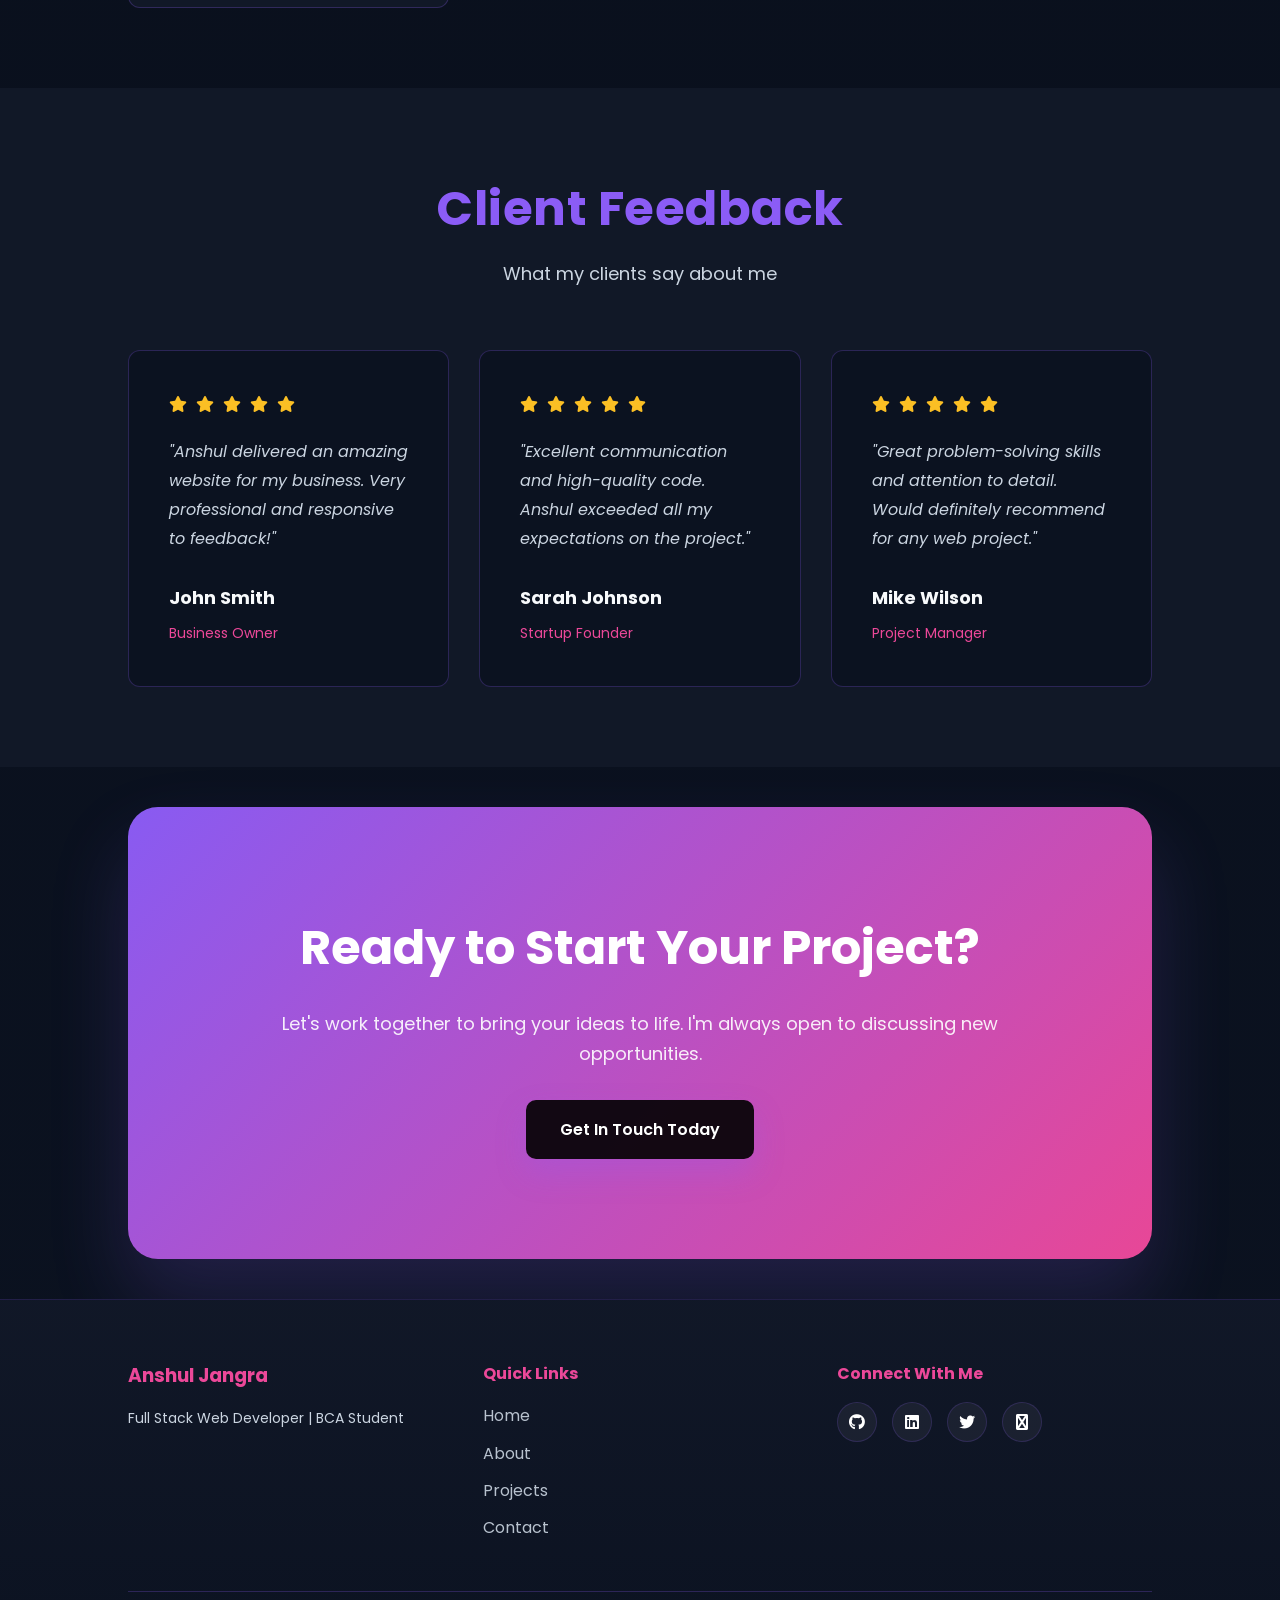
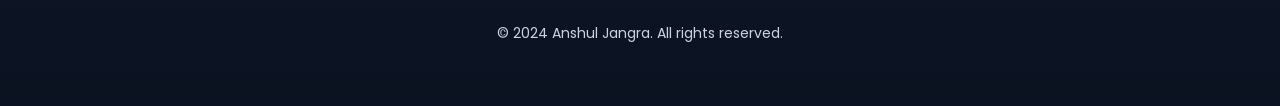
==== commit 0f932465: "Update index.html" ====
--- a/index.html
+++ b/index.html
@@ -47,6 +47,7 @@
                 <a href="#" title="GitHub"><i class="fab fa-github"></i></a>
                 <a href="#" title="LinkedIn"><i class="fab fa-linkedin"></i></a>
                 <a href="#" title="Twitter"><i class="fab fa-twitter"></i></a>
+                <a href="https://www.instagram.com/anshul0.01/?__pwa=1" title="Instagram"><i class="fab fa-instagram"></i></a>
             </div>
         </div>
         <div class="hero-image">
--- a/style.css
+++ b/style.css
@@ -1,1745 +1,2000 @@
-/* ROOT & GENERAL STYLES */
-* {
-    margin: 0;
-    padding: 0;
-    box-sizing: border-box;
-    font-family: 'Poppins', sans-serif;
-}
-
-:root {
-    --primary-color: #8b5cf6;
-    --secondary-color: #ec4899;
-    --dark-bg: #0b1220;
-    --light-bg: #111827;
-    --text-color: #f8fafc;
-    --text-secondary: #cbd5e1;
-    --border-color: rgba(139, 92, 246, 0.25);
-}
-
-body {
-    background: radial-gradient(circle at top, rgba(139, 92, 246, 0.12), transparent 20%),
-        linear-gradient(180deg, #070b16 0%, var(--dark-bg) 100%);
-    color: var(--text-color);
-    transition: 0.3s ease;
-    line-height: 1.7;
-}
-
-body.light-mode {
-    background: #f8fafc;
-    color: #1e293b;
-    --text-secondary: #64748b;
-}
-
-.page-hero {
-    background: linear-gradient(135deg, rgba(139, 92, 246, 0.18), rgba(236, 72, 153, 0.18));
-    border-radius: 28px;
-    padding: 70px 10%;
-    box-shadow: 0 30px 70px rgba(139, 92, 246, 0.14);
-}
-
-.section-header h2 {
-    color: var(--primary-color);
-    letter-spacing: 0.5px;
-}
-
-.section-header p,
-.section-subtitle {
-    color: var(--text-secondary);
-}
-
-
-/* HEADER & NAVIGATION */
-header {
-    padding: 20px 10%;
-    position: sticky;
-    top: 0;
-    background: rgba(15, 23, 42, 0.95);
-    backdrop-filter: blur(10px);
-    z-index: 1000;
-    border-bottom: 1px solid var(--border-color);
-}
-
-nav {
-    display: flex;
-    justify-content: space-between;
-    align-items: center;
-}
-
-.logo {
-    font-size: 28px;
-    font-weight: 700;
-    color: var(--primary-color);
-}
-
-.logo span {
-    color: var(--primary-color);
-}
-
-.nav-links {
-    display: flex;
-    gap: 30px;
-    list-style: none;
-}
-
-nav a {
-    text-decoration: none;
-    color: var(--text-color);
-    font-weight: 500;
-    transition: color 0.3s ease;
-    position: relative;
-}
-
-nav a:hover {
-    color: var(--primary-color);
-}
-
-nav a::after {
-    content: '';
-    position: absolute;
-    width: 0;
-    height: 2px;
-    bottom: -5px;
-    left: 0;
-    background: var(--primary-color);
-    transition: width 0.3s ease;
-}
-
-nav a:hover::after {
-    width: 100%;
-}
-
-#theme-toggle {
-    padding: 8px 12px;
-    border: 2px solid var(--primary-color);
-    background: transparent;
-    border-radius: 8px;
-    cursor: pointer;
-    font-size: 18px;
-    transition: all 0.3s ease;
-}
-
-#theme-toggle:hover {
-    background: var(--primary-color);
-}
-
-/* HERO SECTION */
-.hero {
-    min-height: 90vh;
-    display: flex;
-    justify-content: center;
-    align-items: center;
-    padding: 80px 10%;
-    gap: 80px;
-}
-
-.hero-content {
-    max-width: 600px;
-    flex: 1;
-}
-
-.greeting {
-    font-size: 18px;
-    color: var(--primary-color);
-    margin-bottom: 10px;
-    font-weight: 500;
-}
-
-.name {
-    font-size: 72px;
-    color: var(--primary-color);
-    font-weight: 700;
-    margin-bottom: 10px;
-    line-height: 1.1;
-}
-
-.title {
-    font-size: 28px;
-    color: var(--text-secondary);
-    margin-bottom: 20px;
-    font-weight: 500;
-}
-
-.description {
-    font-size: 16px;
-    color: var(--text-secondary);
-    line-height: 1.8;
-    margin-bottom: 30px;
-}
-
-.hero-buttons {
-    display: flex;
-    gap: 20px;
-    margin-bottom: 40px;
-    flex-wrap: wrap;
-}
-
-.btn {
-    display: inline-block;
-    padding: 14px 32px;
-    border-radius: 10px;
-    text-decoration: none;
-    font-weight: 600;
-    transition: all 0.3s ease;
-    border: 2px solid transparent;
-    cursor: pointer;
-    text-align: center;
-    font-size: 16px;
-}
-
-.btn-primary {
-    background: var(--primary-color);
-    color: #ffffff;
-    box-shadow: 0 14px 30px rgba(139, 92, 246, 0.25);
-}
-
-.btn-primary:hover {
-    background: var(--secondary-color);
-    transform: translateY(-3px);
-    box-shadow: 0 18px 40px rgba(236, 72, 153, 0.25);
-}
-
-.btn-secondary {
-    border: 2px solid rgba(139, 92, 246, 0.75);
-    color: #ffffff;
-    background: rgba(255, 255, 255, 0.06);
-}
-
-.btn-secondary:hover {
-    background: rgba(139, 92, 246, 0.15);
-    color: #ffffff;
-}
-
-.social-links {
-    display: flex;
-    gap: 20px;
-}
-
-.social-links a {
-    width: 45px;
-    height: 45px;
-    display: flex;
-    align-items: center;
-    justify-content: center;
-    background: rgba(255, 255, 255, 0.06);
-    border-radius: 50%;
-    color: var(--text-color);
-    text-decoration: none;
-    border: 2px solid rgba(139, 92, 246, 0.18);
-    transition: all 0.3s ease;
-}
-
-.social-links a:hover {
-    background: var(--secondary-color);
-    color: #000;
-    border-color: var(--secondary-color);
-    transform: translateY(-5px);
-}
-
-.hero-image {
-    flex: 1;
-    display: flex;
-    justify-content: center;
-    align-items: center;
-}
-
-.profile-img {
-    width: 350px;
-    height: 350px;
-    object-fit: cover;
-    border-radius: 50%;
-    border: 5px solid rgba(236, 72, 153, 0.9);
-    animation: float 3s ease-in-out infinite;
-    box-shadow: 0 20px 50px rgba(56, 189, 248, 0.3);
-}
-
-@keyframes float {
-
-    0%,
-    100% {
-        transform: translateY(0px);
-    }
-
-    50% {
-        transform: translateY(-20px);
-    }
-}
-
-/* SECTION HEADERS */
-.section-header {
-    text-align: center;
-    margin-bottom: 60px;
-}
-
-.section-header h2 {
-    font-size: 48px;
-    color: var(--primary-color);
-    margin-bottom: 10px;
-}
-
-.section-subtitle {
-    font-size: 18px;
-    color: var(--text-secondary);
-}
-
-/* ABOUT PREVIEW SECTION */
-.about-preview {
-    padding: 80px 10%;
-    background: var(--light-bg);
-}
-
-.about-content {
-    display: grid;
-    grid-template-columns: 1fr 1fr;
-    gap: 60px;
-    align-items: center;
-}
-
-.about-text p {
-    font-size: 16px;
-    color: var(--text-secondary);
-    margin-bottom: 20px;
-    line-height: 1.8;
-}
-
-.about-text .btn {
-    margin-top: 20px;
-}
-
-.about-stats {
-    display: grid;
-    grid-template-columns: repeat(3, 1fr);
-    gap: 30px;
-}
-
-.stat {
-    text-align: center;
-    padding: 30px;
-    background: var(--dark-bg);
-    border-radius: 12px;
-    border: 1px solid var(--border-color);
-}
-
-.stat h3 {
-    font-size: 36px;
-    color: var(--primary-color);
-    margin-bottom: 10px;
-}
-
-.stat p {
-    font-size: 14px;
-    color: var(--text-secondary);
-}
-
-/* SKILLS SECTION */
-.skills {
-    padding: 80px 10%;
-}
-
-.skills-grid {
-    display: grid;
-    grid-template-columns: repeat(auto-fit, minmax(280px, 1fr));
-    gap: 30px;
-}
-
-.skill-card {
-    padding: 40px;
-    background: rgba(255, 255, 255, 0.04);
-    border-radius: 20px;
-    border: 1px solid rgba(255, 255, 255, 0.08);
-    text-align: center;
-    transition: all 0.3s ease;
-    backdrop-filter: blur(6px);
-}
-
-.skill-card:hover {
-    border-color: rgba(139, 92, 246, 0.7);
-    transform: translateY(-10px);
-    box-shadow: 0 18px 45px rgba(139, 92, 246, 0.18);
-}
-
-.skill-icon {
-    font-size: 60px;
-    color: var(--secondary-color);
-    margin-bottom: 20px;
-}
-
-.skill-card h3 {
-    font-size: 22px;
-    margin-bottom: 10px;
-    color: var(--text-color);
-}
-
-.skill-card p {
-    font-size: 14px;
-    color: var(--text-secondary);
-}
-
-/* PROJECTS PREVIEW SECTION */
-.projects-preview {
-    padding: 80px 10%;
-    background: rgba(255, 255, 255, 0.03);
-}
-
-.projects-grid {
-    display: grid;
-    grid-template-columns: repeat(auto-fit, minmax(300px, 1fr));
-    gap: 40px;
-    margin-bottom: 40px;
-}
-
-.project-card {
-    padding: 30px;
-    background: rgba(255, 255, 255, 0.05);
-    border-radius: 20px;
-    border: 1px solid rgba(255, 255, 255, 0.07);
-    transition: all 0.3s ease;
-    backdrop-filter: blur(10px);
-}
-
-.project-card:hover {
-    border-color: rgba(236, 72, 153, 0.75);
-    transform: translateY(-15px);
-    box-shadow: 0 22px 60px rgba(236, 72, 153, 0.18);
-}
-
-.project-image {
-    width: 100%;
-    height: 200px;
-    background: linear-gradient(135deg, rgba(139, 92, 246, 0.9), rgba(236, 72, 153, 0.9));
-    border-radius: 18px;
-    display: flex;
-    align-items: center;
-    justify-content: center;
-    font-size: 70px;
-    margin-bottom: 20px;
-    color: rgba(255, 255, 255, 0.92);
-    box-shadow: inset 0 0 30px rgba(0, 0, 0, 0.15);
-}
-
-.project-card h3 {
-    font-size: 22px;
-    margin-bottom: 15px;
-    color: var(--text-color);
-}
-
-.project-card p {
-    font-size: 14px;
-    color: var(--text-secondary);
-    margin-bottom: 20px;
-    line-height: 1.6;
-}
-
-.project-tags {
-    display: flex;
-    gap: 10px;
-    flex-wrap: wrap;
-}
-
-.project-tags span {
-    background: rgba(139, 92, 246, 0.12);
-    color: var(--secondary-color);
-    padding: 6px 12px;
-    border-radius: 20px;
-    font-size: 12px;
-    border: 1px solid rgba(236, 72, 153, 0.18);
-}
-
-.view-all {
-    text-align: center;
-}
-
-/* SERVICES SECTION */
-.services {
-    padding: 80px 10%;
-}
-
-.services-grid {
-    display: grid;
-    grid-template-columns: repeat(auto-fit, minmax(260px, 1fr));
-    gap: 30px;
-}
-
-.service-card {
-    padding: 40px 30px;
-    background: var(--light-bg);
-    border-radius: 12px;
-    border: 1px solid var(--border-color);
-    transition: all 0.3s ease;
-    position: relative;
-}
-
-.service-card:hover {
-    border-color: var(--primary-color);
-    transform: translateY(-10px);
-}
-
-.service-number {
-    font-size: 48px;
-    font-weight: 700;
-    color: var(--primary-color);
-    margin-bottom: 15px;
-}
-
-.service-card h3 {
-    font-size: 22px;
-    margin-bottom: 15px;
-    color: var(--text-color);
-}
-
-.service-card p {
-    font-size: 14px;
-    color: var(--text-secondary);
-    line-height: 1.6;
-}
-
-/* TESTIMONIALS SECTION */
-.testimonials {
-    padding: 80px 10%;
-    background: var(--light-bg);
-}
-
-.testimonials-grid {
-    display: grid;
-    grid-template-columns: repeat(auto-fit, minmax(300px, 1fr));
-    gap: 30px;
-}
-
-.testimonial-card {
-    padding: 40px;
-    background: var(--dark-bg);
-    border-radius: 12px;
-    border: 1px solid var(--border-color);
-}
-
-.stars {
-    margin-bottom: 20px;
-    color: #fbbf24;
-}
-
-.stars i {
-    margin-right: 5px;
-    font-size: 16px;
-}
-
-.testimonial-card p {
-    font-size: 16px;
-    color: var(--text-secondary);
-    margin-bottom: 30px;
-    line-height: 1.8;
-    font-style: italic;
-}
-
-.testimonial-author h4 {
-    font-size: 18px;
-    margin-bottom: 5px;
-    color: var(--text-color);
-}
-
-.testimonial-author span {
-    font-size: 14px;
-    color: var(--secondary-color);
-}
-
-/* CTA SECTION */
-.cta {
-    padding: 100px 10%;
-    background: linear-gradient(135deg, rgba(139, 92, 246, 0.98), rgba(236, 72, 153, 0.98));
-    text-align: center;
-    border-radius: 30px;
-    box-shadow: 0 40px 80px rgba(139, 92, 246, 0.18);
-}
-
-.cta-content h2 {
-    font-size: 48px;
-    color: #ffffff;
-    margin-bottom: 20px;
-}
-
-.cta-content p {
-    font-size: 18px;
-    color: rgba(255, 255, 255, 0.9);
-    margin-bottom: 30px;
-}
-
-.cta .btn-primary {
-    background: rgba(0, 0, 0, 0.9);
-    color: #ffffff;
-}
-
-.cta .btn-primary:hover {
-    background: rgba(0, 0, 0, 0.95);
-}
-
-/* FOOTER */
-footer {
-    background: linear-gradient(180deg, rgba(17, 24, 39, 0.98), rgba(11, 18, 32, 0.98));
-    border-top: 1px solid rgba(139, 92, 246, 0.18);
-    padding: 60px 10%;
-}
-
-.footer-content {
-    display: grid;
-    grid-template-columns: repeat(auto-fit, minmax(250px, 1fr));
-    gap: 40px;
-    margin-bottom: 40px;
-}
-
-.footer-section h3,
-.footer-section h4 {
-    color: var(--secondary-color);
-    margin-bottom: 15px;
-}
-
-.footer-section p {
-    color: var(--text-secondary);
-    font-size: 14px;
-}
-
-.footer-section ul {
-    list-style: none;
-}
-
-.footer-section ul li {
-    margin-bottom: 10px;
-}
-
-.footer-section ul li a {
-    color: rgba(203, 213, 225, 0.9);
-    text-decoration: none;
-    transition: color 0.3s ease;
-}
-
-.footer-section ul li a:hover {
-    color: var(--secondary-color);
-}
-
-.footer-social {
-    display: flex;
-    gap: 15px;
-}
-
-.footer-social a {
-    width: 40px;
-    height: 40px;
-    background: rgba(255, 255, 255, 0.05);
-    border: 1px solid rgba(139, 92, 246, 0.18);
-    border-radius: 50%;
-    display: flex;
-    align-items: center;
-    justify-content: center;
-    color: #ffffff;
-    text-decoration: none;
-    transition: all 0.3s ease;
-}
-
-.footer-social a:hover {
-    background: var(--secondary-color);
-    color: #000;
-    border-color: var(--secondary-color);
-}
-
-.footer-bottom {
-    border-top: 1px solid var(--border-color);
-    padding-top: 30px;
-    text-align: center;
-    color: var(--text-secondary);
-    font-size: 14px;
-}
-
-/* PAGE HERO SECTION */
-.page-hero {
-    background: linear-gradient(135deg, var(--primary-color), var(--secondary-color));
-    padding: 80px 10%;
-    text-align: center;
-    color: #000;
-}
-
-.page-hero h1 {
-    font-size: 56px;
-    margin-bottom: 15px;
-    font-weight: 700;
-}
-
-.page-hero p {
-    font-size: 18px;
-    opacity: 0.9;
-}
-
-/* PAGE STYLES */
-.page {
-    padding: 60px 10%;
-}
-
-/* ABOUT PAGE STYLES */
-.about-section {
-    margin-bottom: 60px;
-}
-
-.about-section h2 {
-    font-size: 36px;
-    color: var(--primary-color);
-    margin-bottom: 20px;
-}
-
-.about-section p {
-    font-size: 16px;
-    color: var(--text-secondary);
-    line-height: 1.8;
-    margin-bottom: 15px;
-}
-
-.section-content {
-    background: var(--light-bg);
-    padding: 40px;
-    border-radius: 12px;
-    border: 1px solid var(--border-color);
-    margin-bottom: 30px;
-}
-
-/* TIMELINE */
-.timeline {
-    display: grid;
-    gap: 30px;
-    margin-top: 30px;
-}
-
-.timeline-item {
-    padding: 30px;
-    background: var(--light-bg);
-    border-radius: 12px;
-    border-left: 4px solid var(--primary-color);
-    transition: all 0.3s ease;
-}
-
-.timeline-item:hover {
-    transform: translateX(10px);
-    box-shadow: 0 10px 30px rgba(56, 189, 248, 0.2);
-}
-
-.timeline-marker {
-    font-size: 14px;
-    color: var(--primary-color);
-    font-weight: 700;
-    margin-bottom: 10px;
-}
-
-.timeline-item h3 {
-    font-size: 20px;
-    color: var(--text-color);
-    margin-bottom: 10px;
-}
-
-.timeline-item p {
-    font-size: 14px;
-    color: var(--text-secondary);
-}
-
-/* EDUCATION CARD */
-.edu-card {
-    display: flex;
-    gap: 30px;
-    padding: 40px;
-    background: var(--light-bg);
-    border-radius: 12px;
-    border: 1px solid var(--border-color);
-    margin-top: 20px;
-}
-
-.edu-icon {
-    font-size: 60px;
-    color: var(--primary-color);
-}
-
-.edu-content h3 {
-    font-size: 22px;
-    color: var(--text-color);
-    margin-bottom: 10px;
-}
-
-.edu-content p {
-    font-size: 14px;
-    color: var(--text-secondary);
-    margin-bottom: 8px;
-}
-
-/* VALUES GRID */
-.values-grid {
-    display: grid;
-    grid-template-columns: repeat(auto-fit, minmax(250px, 1fr));
-    gap: 30px;
-    margin-top: 30px;
-}
-
-.value-card {
-    padding: 30px;
-    background: var(--light-bg);
-    border-radius: 12px;
-    border: 1px solid var(--border-color);
-    text-align: center;
-    transition: all 0.3s ease;
-}
-
-.value-card:hover {
-    border-color: var(--primary-color);
-    transform: translateY(-10px);
-    box-shadow: 0 15px 40px rgba(56, 189, 248, 0.2);
-}
-
-.value-card i {
-    font-size: 48px;
-    color: var(--primary-color);
-    margin-bottom: 20px;
-}
-
-.value-card h3 {
-    font-size: 20px;
-    color: var(--text-color);
-    margin-bottom: 10px;
-}
-
-.value-card p {
-    font-size: 14px;
-    color: var(--text-secondary);
-}
-
-/* EXPERTISE GRID */
-.expertise-grid {
-    display: grid;
-    grid-template-columns: repeat(auto-fit, minmax(250px, 1fr));
-    gap: 30px;
-    margin-top: 30px;
-}
-
-.expertise-item {
-    padding: 30px;
-    background: var(--light-bg);
-    border-radius: 12px;
-    border: 1px solid var(--border-color);
-}
-
-.expertise-item h3 {
-    font-size: 20px;
-    color: var(--primary-color);
-    margin-bottom: 15px;
-}
-
-.expertise-item ul {
-    list-style: none;
-}
-
-.expertise-item li {
-    padding: 8px 0;
-    color: var(--text-secondary);
-    font-size: 14px;
-    display: flex;
-    align-items: center;
-}
-
-.expertise-item li:before {
-    content: '\2713';
-    color: var(--primary-color);
-    margin-right: 10px;
-    font-weight: bold;
-}
-
-/* PROJECTS PAGE STYLES */
-.projects-section {
-    margin-bottom: 60px;
-}
-
-.projects-section h2 {
-    font-size: 36px;
-    color: var(--primary-color);
-    margin-bottom: 15px;
-}
-
-.demo-grid {
-    display: grid;
-    grid-template-columns: repeat(auto-fit, minmax(280px, 1fr));
-    gap: 30px;
-    margin-top: 40px;
-}
-
-.demo-card {
-    background: var(--light-bg);
-    border: 1px solid var(--border-color);
-    border-radius: 18px;
-    padding: 30px;
-    transition: all 0.3s ease;
-}
-
-.demo-card:hover {
-    transform: translateY(-10px);
-    border-color: var(--primary-color);
-    box-shadow: 0 20px 50px rgba(56, 189, 248, 0.15);
-}
-
-.demo-icon {
-    width: 65px;
-    height: 65px;
-    display: flex;
-    align-items: center;
-    justify-content: center;
-    background: rgba(56, 189, 248, 0.12);
-    border-radius: 18px;
-    margin-bottom: 20px;
-    color: var(--primary-color);
-    font-size: 26px;
-}
-
-.demo-card h3 {
-    font-size: 22px;
-    margin-bottom: 15px;
-    color: var(--text-color);
-}
-
-.demo-card p {
-    color: var(--text-secondary);
-    font-size: 15px;
-    line-height: 1.75;
-    margin-bottom: 20px;
-}
-
-.demo-actions {
-    display: flex;
-    gap: 12px;
-    flex-wrap: wrap;
-}
-
-.demo-actions .btn {
-    flex: 1;
-    min-width: 130px;
-}
-
-.code-block {
-    background: var(--light-bg);
-    border: 1px solid var(--border-color);
-    border-radius: 16px;
-    padding: 25px;
-    margin-bottom: 30px;
-}
-
-.code-block h3 {
-    font-size: 20px;
-    margin-bottom: 18px;
-    color: var(--primary-color);
-}
-
-.code-block pre {
-    background: #0f172a;
-    border-radius: 12px;
-    overflow-x: auto;
-    padding: 18px;
-    color: #e2e8f0;
-}
-
-.code-block code {
-    font-family: 'Source Code Pro', monospace;
-    color: #e2e8f0;
-    font-size: 14px;
-}
-
-.section-intro {
-    font-size: 16px;
-    color: var(--text-secondary);
-    margin-bottom: 40px;
-    max-width: 700px;
-}
-
-.detailed-projects-grid {
-    display: grid;
-    grid-template-columns: repeat(auto-fill, minmax(350px, 1fr));
-    gap: 30px;
-    margin-bottom: 60px;
-}
-
-.detailed-project-card {
-    background: var(--light-bg);
-    border-radius: 12px;
-    border: 1px solid var(--border-color);
-    overflow: hidden;
-    transition: all 0.3s ease;
-}
-
-.detailed-project-card:hover {
-    border-color: var(--primary-color);
-    transform: translateY(-15px);
-    box-shadow: 0 20px 50px rgba(56, 189, 248, 0.2);
-}
-
-.project-header {
-    padding: 20px;
-    border-bottom: 1px solid var(--border-color);
-    display: flex;
-    justify-content: space-between;
-    align-items: center;
-}
-
-.project-header h3 {
-    font-size: 22px;
-    color: var(--text-color);
-}
-
-.project-status {
-    padding: 6px 12px;
-    border-radius: 20px;
-    font-size: 12px;
-    font-weight: 600;
-}
-
-.project-status.Live {
-    background: #10b981;
-    color: white;
-}
-
-.project-status.Complete {
-    background: #38bdf8;
-    color: black;
-}
-
-.project-status.In\ Progress {
-    background: #f59e0b;
-    color: black;
-}
-
-.project-image {
-    height: 200px;
-    background: linear-gradient(135deg, var(--primary-color), var(--secondary-color));
-    display: flex;
-    align-items: center;
-    justify-content: center;
-    font-size: 80px;
-    opacity: 0.8;
-}
-
-.project-description {
-    padding: 20px;
-    font-size: 15px;
-    color: var(--text-secondary);
-    line-height: 1.6;
-}
-
-.project-details {
-    padding: 20px;
-    background: var(--dark-bg);
-    border-top: 1px solid var(--border-color);
-}
-
-.detail-item {
-    margin-bottom: 15px;
-}
-
-.detail-item strong {
-    color: var(--primary-color);
-    display: block;
-    margin-bottom: 8px;
-}
-
-.detail-item ul {
-    list-style: none;
-    margin-left: 10px;
-}
-
-.detail-item li {
-    color: var(--text-secondary);
-    font-size: 13px;
-    padding: 4px 0;
-    display: flex;
-    align-items: center;
-}
-
-.detail-item li:before {
-    content: '\2713';
-    color: var(--primary-color);
-    margin-right: 8px;
-    font-weight: bold;
-}
-
-.tech-tags {
-    display: flex;
-    gap: 8px;
-    flex-wrap: wrap;
-}
-
-.tech-tags span {
-    background: var(--light-bg);
-    color: var(--primary-color);
-    padding: 4px 10px;
-    border-radius: 15px;
-    font-size: 12px;
-    border: 1px solid var(--border-color);
-}
-
-.project-links {
-    display: flex;
-    flex-wrap: wrap;
-    gap: 12px;
-    padding: 15px 20px;
-    border-top: 1px solid var(--border-color);
-    justify-content: space-between;
-}
-
-.project-links .btn {
-    flex: 1 1 calc(50% - 12px);
-    min-width: 160px;
-    max-width: calc(50% - 12px);
-}
-
-.btn-secondary i {
-    margin-right: 5px;
-}
-
-/* OTHER WORK SECTION */
-.other-work-section {
-    margin: 60px 0;
-}
-
-.other-work-section h2 {
-    font-size: 36px;
-    color: var(--primary-color);
-    margin-bottom: 40px;
-}
-
-.work-list {
-    display: grid;
-    gap: 20px;
-}
-
-.work-item {
-    padding: 25px;
-    background: var(--light-bg);
-    border-radius: 10px;
-    border-left: 4px solid var(--primary-color);
-    transition: all 0.3s ease;
-}
-
-.work-item:hover {
-    transform: translateX(10px);
-    box-shadow: 0 10px 30px rgba(56, 189, 248, 0.2);
-}
-
-.work-item h4 {
-    font-size: 18px;
-    color: var(--text-color);
-    margin-bottom: 10px;
-}
-
-.work-item h4 i {
-    color: var(--primary-color);
-    margin-right: 10px;
-}
-
-.work-item p {
-    font-size: 14px;
-    color: var(--text-secondary);
-}
-
-/* CONTACT PAGE STYLES */
-.contact-container {
-    display: grid;
-    grid-template-columns: 1fr 1fr;
-    gap: 60px;
-    margin-bottom: 60px;
-}
-
-.contact-info h2,
-.contact-form-section h2 {
-    font-size: 36px;
-    color: var(--primary-color);
-    margin-bottom: 20px;
-}
-
-.contact-methods {
-    display: grid;
-    gap: 20px;
-    margin: 30px 0;
-}
-
-.contact-method {
-    display: flex;
-    gap: 20px;
-    padding: 25px;
-    background: var(--light-bg);
-    border-radius: 10px;
-    border: 1px solid var(--border-color);
-    transition: all 0.3s ease;
-}
-
-.contact-method:hover {
-    border-color: var(--primary-color);
-    box-shadow: 0 10px 30px rgba(56, 189, 248, 0.2);
-}
-
-.method-icon {
-    font-size: 32px;
-    color: var(--primary-color);
-    min-width: 50px;
-    display: flex;
-    align-items: flex-start;
-}
-
-.method-content h3 {
-    font-size: 18px;
-    color: var(--text-color);
-    margin-bottom: 8px;
-}
-
-.method-content p {
-    color: var(--text-secondary);
-    font-size: 14px;
-    margin-bottom: 10px;
-}
-
-/* AVAILABILITY */
-.availability-section {
-    margin-top: 40px;
-    padding: 30px;
-    background: var(--light-bg);
-    border-radius: 10px;
-    border: 1px solid var(--border-color);
-}
-
-.availability-section h3 {
-    font-size: 20px;
-    color: var(--primary-color);
-    margin-bottom: 20px;
-}
-
-.availability-grid {
-    display: grid;
-    grid-template-columns: repeat(auto-fit, minmax(150px, 1fr));
-    gap: 20px;
-}
-
-.availability-item strong {
-    color: var(--text-color);
-    display: block;
-    margin-bottom: 8px;
-}
-
-.availability-item p {
-    color: var(--text-secondary);
-    font-size: 14px;
-}
-
-/* CONTACT FORM */
-.contact-form-section {
-    background: rgba(255, 255, 255, 0.05);
-    padding: 40px;
-    border-radius: 20px;
-    border: 1px solid rgba(139, 92, 246, 0.12);
-    backdrop-filter: blur(10px);
-}
-
-.contact-form-section h2 {
-    margin-top: 0;
-    color: var(--text-color);
-}
-
-.contact-form {
-    margin-top: 30px;
-}
-
-.form-group {
-    margin-bottom: 25px;
-}
-
-.form-group label {
-    display: block;
-    font-size: 15px;
-    color: var(--text-color);
-    margin-bottom: 8px;
-    font-weight: 500;
-}
-
-.form-group input,
-.form-group select,
-.form-group textarea {
-    width: 100%;
-    padding: 14px 16px;
-    background: rgba(255, 255, 255, 0.06);
-    border: 1px solid rgba(255, 255, 255, 0.1);
-    border-radius: 12px;
-    color: var(--text-color);
-    font-size: 14px;
-    font-family: 'Poppins', sans-serif;
-    transition: all 0.3s ease;
-}
-
-.form-group input:focus,
-.form-group select:focus,
-.form-group textarea:focus {
-    outline: none;
-    border-color: rgba(236, 72, 153, 0.9);
-    box-shadow: 0 0 0 3px rgba(236, 72, 153, 0.14);
-}
-
-.form-group input::placeholder,
-.form-group textarea::placeholder {
-    color: rgba(203, 213, 225, 0.7);
-}
-
-.form-group textarea {
-    resize: vertical;
-    min-height: 120px;
-}
-
-.form-group select {
-    cursor: pointer;
-}
-
-.form-group select option {
-    background: rgba(255, 255, 255, 0.05);
-    color: var(--text-color);
-}
-
-.checkbox {
-    display: flex;
-    align-items: center;
-    font-size: 14px;
-    cursor: pointer;
-}
-
-.checkbox input {
-    width: auto;
-    margin-right: 10px;
-    cursor: pointer;
-}
-
-.error-message {
-    display: block;
-    color: #ef4444;
-    font-size: 12px;
-    margin-top: 5px;
-}
-
-.btn-large {
-    width: 100%;
-    padding: 14px 30px;
-    font-size: 16px;
-    margin-top: 10px;
-}
-
-.form-message {
-    margin-top: 20px;
-    padding: 15px;
-    border-radius: 8px;
-    text-align: center;
-    font-weight: 500;
-}
-
-/* FAQ SECTION */
-.faq-section {
-    padding: 60px 10%;
-    background: var(--light-bg);
-}
-
-.faq-section h2 {
-    font-size: 36px;
-    color: var(--primary-color);
-    margin-bottom: 50px;
-    text-align: center;
-}
-
-.faq-grid {
-    display: grid;
-    grid-template-columns: repeat(auto-fit, minmax(400px, 1fr));
-    gap: 30px;
-    max-width: 1000px;
-    margin: 0 auto;
-}
-
-.faq-item {
-    background: var(--dark-bg);
-    border: 1px solid var(--border-color);
-    border-radius: 10px;
-    overflow: hidden;
-}
-
-.faq-header {
-    padding: 25px;
-    display: flex;
-    justify-content: space-between;
-    align-items: center;
-    cursor: pointer;
-    user-select: none;
-    transition: all 0.3s ease;
-}
-
-.faq-header:hover {
-    background: var(--light-bg);
-    color: var(--primary-color);
-}
-
-.faq-header h3 {
-    font-size: 16px;
-    color: var(--text-color);
-    margin: 0;
-}
-
-.faq-header i {
-    color: var(--primary-color);
-    transition: transform 0.3s ease;
-}
-
-.faq-item.active .faq-header i {
-    transform: rotate(180deg);
-}
-
-.faq-content {
-    max-height: 0;
-    overflow: hidden;
-    transition: max-height 0.3s ease;
-}
-
-.faq-item.active .faq-content {
-    max-height: 500px;
-}
-
-.faq-content p {
-    padding: 0 25px 25px 25px;
-    color: var(--text-secondary);
-    font-size: 14px;
-    line-height: 1.6;
-}
-
-/* CTA SECTION */
-.cta-section {
-    padding: 60px 10%;
-    background: linear-gradient(135deg, var(--primary-color), var(--secondary-color));
-    text-align: center;
-    border-radius: 12px;
-    margin: 60px 10%;
-    color: #000;
-}
-
-.cta-section h2 {
-    font-size: 40px;
-    margin-bottom: 15px;
-}
-
-.cta-section p {
-    font-size: 16px;
-    opacity: 0.9;
-    margin-bottom: 30px;
-}
-
-.btn-small {
-    padding: 10px 20px;
-    font-size: 13px;
-    display: inline-block;
-    width: auto;
-}
-
-/* RESPONSIVE DESIGN */
-@media (max-width: 1200px) {
-    .hero {
-        flex-direction: column;
-        text-align: center;
-        padding: 60px 10%;
-    }
-
-    .hero-content {
-        max-width: 100%;
-    }
-
-    .hero-buttons {
-        justify-content: center;
-    }
-
-    .about-content {
-        grid-template-columns: 1fr;
-    }
-
-    .about-stats {
-        grid-template-columns: 1fr;
-    }
-
-    .avatar-placeholder {
-        width: 250px;
-        height: 250px;
-        font-size: 100px;
-    }
-}
-
-@media (max-width: 768px) {
-    header {
-        padding: 15px 5%;
-    }
-
-    nav {
-        flex-direction: column;
-        gap: 15px;
-    }
-
-    .nav-links {
-        flex-direction: column;
-        gap: 10px;
-    }
-
-    .name {
-        font-size: 48px;
-    }
-
-    .title {
-        font-size: 20px;
-    }
-
-    .hero {
-        padding: 40px 5%;
-        gap: 30px;
-    }
-
-    .hero-buttons {
-        flex-direction: column;
-    }
-
-    .btn {
-        width: 100%;
-    }
-
-    .about-preview,
-    .skills,
-    .projects-preview,
-    .services,
-    .testimonials,
-    .cta {
-        padding: 60px 5%;
-    }
-
-    .section-header h2 {
-        font-size: 36px;
-    }
-
-    .skills-grid,
-    .projects-grid,
-    .services-grid,
-    .testimonials-grid {
-        grid-template-columns: 1fr;
-    }
-
-    .footer-content {
-        grid-template-columns: 1fr;
-    }
-
-    .contact-container {
-        grid-template-columns: 1fr;
-    }
-
-    .faq-grid {
-        grid-template-columns: 1fr;
-    }
-
-    .page-hero h1 {
-        font-size: 36px;
-    }
-
-    .page-hero {
-        padding: 40px 5%;
-    }
-
-    .page {
-        padding: 40px 5%;
-    }
-
-    .detailed-projects-grid {
-        grid-template-columns: 1fr;
-    }
-
-    .edu-card {
-        flex-direction: column;
-    }
-
-    .values-grid,
-    .expertise-grid {
-        grid-template-columns: 1fr;
-    }
-
-    .contact-method {
-        flex-direction: column;
-        text-align: center;
-    }
-
-    .method-icon {
-        justify-content: center;
-        min-width: unset;
-    }
-
-    .availability-grid {
-        grid-template-columns: 1fr;
-    }
-
-    .contact-form-section {
-        padding: 25px;
-    }
-
-    .btn-large {
-        width: 100%;
-    }
-
-    .faq-section {
-        padding: 40px 5%;
-    }
-
-    .cta-section {
-        margin: 40px 5%;
-        padding: 40px 20px;
-    }
-
-    .project-links {
-        flex-direction: column;
-    }
-
-    .project-links .btn {
-        width: 100%;
-    }
-}
-
-.card,
-.project-card {
-    background: #1e293b;
-    padding: 25px;
-    margin: 20px 0;
-    border-radius: 15px;
-    transition: 0.3s;
-}
-
-.card:hover,
-.project-card:hover {
-    transform: translateY(-10px);
-}
-
-.light-mode {
-    background: white;
-    color: black;
-}
-
-.light-mode .card,
-.light-mode .project-card {
-    background: #f2f2f2;
-}
-
-/* RESPONSIVE ADJUSTMENTS */
-@media (max-width: 1024px) {
-    header {
-        padding: 16px 6%;
-    }
-
-    .hero {
-        padding: 60px 6%;
-        gap: 40px;
-    }
-
-    .page-hero {
-        padding: 50px 6%;
-    }
-
-    .skills-grid {
-        grid-template-columns: repeat(auto-fit, minmax(220px, 1fr));
-    }
-
-    .projects-grid,
-    .detailed-projects-grid {
-        grid-template-columns: repeat(auto-fit, minmax(280px, 1fr));
-    }
-}
-
-@media (max-width: 768px) {
-    nav {
-        flex-direction: column;
-        align-items: stretch;
-        gap: 10px;
-    }
-
-    .nav-links {
-        display: flex;
-        width: 100%;
-        justify-content: center;
-        gap: 14px;
-        flex-wrap: wrap;
-    }
-
-    #theme-toggle {
-        align-self: flex-end;
-    }
-
-    .hero {
-        padding: 40px 6%;
-        gap: 20px;
-        flex-direction: column;
-        min-height: auto;
-    }
-
-    .hero-content,
-    .hero-image {
-        max-width: 100%;
-    }
-
-    .skills-grid,
-    .projects-grid,
-    .detailed-projects-grid {
-        grid-template-columns: 1fr;
-        gap: 20px;
-    }
-
-    .project-image {
-        height: 160px;
-        border-radius: 14px;
-    }
-
-    .project-links .btn {
-        flex: 1 1 100%;
-        max-width: 100%;
-    }
-
-    .skill-card {
-        padding: 28px;
-        border-radius: 16px;
-    }
-
-    .page {
-        padding: 20px 4%;
-    }
-
-    .page-hero {
-        padding: 40px 6%;
-        border-radius: 18px;
-    }
-}
-
-@media (max-width: 480px) {
-    header {
-        padding: 12px 4%;
-    }
-
-    .logo {
-        font-size: 24px;
-    }
-
-    nav a {
-        font-size: 14px;
-    }
-
-    .section-header h2 {
-        font-size: 32px;
-    }
-
-    .cta-content h2 {
-        font-size: 32px;
-    }
-
-    .profile-img {
-        width: 220px;
-        height: 220px;
-    }
-
-    .project-image {
-        height: 130px;
-        font-size: 48px;
-    }
-
-    .btn {
-        padding: 12px 18px;
-        font-size: 15px;
-    }
-}
+/* ROOT & GENERAL STYLES */
+* {
+    margin: 0;
+    padding: 0;
+    box-sizing: border-box;
+    font-family: 'Poppins', sans-serif;
+}
+
+:root {
+    --primary-color: #8b5cf6;
+    --secondary-color: #ec4899;
+    --dark-bg: #0b1220;
+    --light-bg: #111827;
+    --text-color: #f8fafc;
+    --text-secondary: #cbd5e1;
+    --border-color: rgba(139, 92, 246, 0.25);
+}
+
+body {
+    background: radial-gradient(circle at top, rgba(139, 92, 246, 0.12), transparent 20%),
+        linear-gradient(180deg, #070b16 0%, var(--dark-bg) 100%);
+    color: var(--text-color);
+    transition: 0.3s ease;
+    line-height: 1.7;
+}
+
+body.light-mode {
+    background: #f8fafc;
+    color: #1e293b;
+    --text-secondary: #64748b;
+}
+
+.page-hero {
+    background: linear-gradient(135deg, rgba(139, 92, 246, 0.18), rgba(236, 72, 153, 0.18));
+    border-radius: 28px;
+    padding: 70px 10%;
+    box-shadow: 0 30px 70px rgba(139, 92, 246, 0.14);
+}
+
+.section-header h2 {
+    color: var(--primary-color);
+    letter-spacing: 0.5px;
+}
+
+.section-header p,
+.section-subtitle {
+    color: var(--text-secondary);
+}
+
+
+/* HEADER & NAVIGATION */
+header {
+    padding: 20px 10%;
+    position: sticky;
+    top: 0;
+    background: rgba(15, 23, 42, 0.95);
+    backdrop-filter: blur(10px);
+    z-index: 1000;
+    border-bottom: 1px solid var(--border-color);
+}
+
+nav {
+    display: flex;
+    justify-content: space-between;
+    align-items: center;
+    gap: 20px;
+}
+
+.logo {
+    font-size: 28px;
+    font-weight: 700;
+    color: var(--primary-color);
+    white-space: nowrap;
+}
+
+.logo span {
+    color: var(--primary-color);
+}
+
+.nav-links {
+    display: flex;
+    gap: 30px;
+    list-style: none;
+    align-items: center;
+}
+
+nav a {
+    text-decoration: none;
+    color: var(--text-color);
+    font-weight: 500;
+    transition: color 0.3s ease;
+    position: relative;
+    white-space: nowrap;
+}
+
+nav a:hover {
+    color: var(--primary-color);
+}
+
+nav a::after {
+    content: '';
+    position: absolute;
+    width: 0;
+    height: 2px;
+    bottom: -5px;
+    left: 0;
+    background: var(--primary-color);
+    transition: width 0.3s ease;
+}
+
+nav a:hover::after {
+    width: 100%;
+}
+
+#theme-toggle {
+    padding: 8px 12px;
+    border: 2px solid var(--primary-color);
+    background: transparent;
+    border-radius: 8px;
+    cursor: pointer;
+    font-size: 18px;
+    transition: all 0.3s ease;
+    flex-shrink: 0;
+}
+
+#theme-toggle:hover {
+    background: var(--primary-color);
+}
+
+/* MOBILE MENU TOGGLE */
+.mobile-menu-btn {
+    display: none;
+    background: transparent;
+    border: none;
+    color: var(--text-color);
+    font-size: 24px;
+    cursor: pointer;
+    padding: 8px;
+    flex-shrink: 0;
+}
+
+/* HERO SECTION */
+.hero {
+    min-height: 90vh;
+    display: flex;
+    justify-content: center;
+    align-items: center;
+    padding: 80px 10%;
+    gap: 80px;
+    flex-wrap: wrap;
+}
+
+.hero-content {
+    max-width: 600px;
+    flex: 1;
+    min-width: 300px;
+}
+
+.greeting {
+    font-size: 18px;
+    color: var(--primary-color);
+    margin-bottom: 10px;
+    font-weight: 500;
+}
+
+.name {
+    font-size: 72px;
+    color: var(--primary-color);
+    font-weight: 700;
+    margin-bottom: 10px;
+    line-height: 1.1;
+}
+
+.title {
+    font-size: 28px;
+    color: var(--text-secondary);
+    margin-bottom: 20px;
+    font-weight: 500;
+}
+
+.description {
+    font-size: 16px;
+    color: var(--text-secondary);
+    line-height: 1.8;
+    margin-bottom: 30px;
+}
+
+.hero-buttons {
+    display: flex;
+    gap: 20px;
+    margin-bottom: 40px;
+    flex-wrap: wrap;
+}
+
+.btn {
+    display: inline-block;
+    padding: 14px 32px;
+    border-radius: 10px;
+    text-decoration: none;
+    font-weight: 600;
+    transition: all 0.3s ease;
+    border: 2px solid transparent;
+    cursor: pointer;
+    text-align: center;
+    font-size: 16px;
+}
+
+.btn-primary {
+    background: var(--primary-color);
+    color: #ffffff;
+    box-shadow: 0 14px 30px rgba(139, 92, 246, 0.25);
+}
+
+.btn-primary:hover {
+    background: var(--secondary-color);
+    transform: translateY(-3px);
+    box-shadow: 0 18px 40px rgba(236, 72, 153, 0.25);
+}
+
+.btn-secondary {
+    border: 2px solid rgba(139, 92, 246, 0.75);
+    color: #ffffff;
+    background: rgba(255, 255, 255, 0.06);
+}
+
+.btn-secondary:hover {
+    background: rgba(139, 92, 246, 0.15);
+    color: #ffffff;
+}
+
+.social-links {
+    display: flex;
+    gap: 20px;
+    flex-wrap: wrap;
+}
+
+.social-links a {
+    width: 45px;
+    height: 45px;
+    display: flex;
+    align-items: center;
+    justify-content: center;
+    background: rgba(255, 255, 255, 0.06);
+    border-radius: 50%;
+    color: var(--text-color);
+    text-decoration: none;
+    border: 2px solid rgba(139, 92, 246, 0.18);
+    transition: all 0.3s ease;
+}
+
+.social-links a:hover {
+    background: var(--secondary-color);
+    color: #000;
+    border-color: var(--secondary-color);
+    transform: translateY(-5px);
+}
+
+.hero-image {
+    flex: 1;
+    display: flex;
+    justify-content: center;
+    align-items: center;
+    min-width: 300px;
+}
+
+.profile-img {
+    width: 350px;
+    height: 350px;
+    object-fit: cover;
+    border-radius: 50%;
+    border: 5px solid rgba(236, 72, 153, 0.9);
+    animation: float 3s ease-in-out infinite;
+    box-shadow: 0 20px 50px rgba(56, 189, 248, 0.3);
+}
+
+@keyframes float {
+
+    0%,
+    100% {
+        transform: translateY(0px);
+    }
+
+    50% {
+        transform: translateY(-20px);
+    }
+}
+
+/* SECTION HEADERS */
+.section-header {
+    text-align: center;
+    margin-bottom: 60px;
+}
+
+.section-header h2 {
+    font-size: 48px;
+    color: var(--primary-color);
+    margin-bottom: 10px;
+}
+
+.section-subtitle {
+    font-size: 18px;
+    color: var(--text-secondary);
+}
+
+/* ABOUT PREVIEW SECTION */
+.about-preview {
+    padding: 80px 10%;
+    background: var(--light-bg);
+}
+
+.about-content {
+    display: grid;
+    grid-template-columns: 1fr 1fr;
+    gap: 60px;
+    align-items: center;
+}
+
+.about-text p {
+    font-size: 16px;
+    color: var(--text-secondary);
+    margin-bottom: 20px;
+    line-height: 1.8;
+}
+
+.about-text .btn {
+    margin-top: 20px;
+}
+
+.about-stats {
+    display: grid;
+    grid-template-columns: repeat(3, 1fr);
+    gap: 30px;
+}
+
+.stat {
+    text-align: center;
+    padding: 30px;
+    background: var(--dark-bg);
+    border-radius: 12px;
+    border: 1px solid var(--border-color);
+}
+
+.stat h3 {
+    font-size: 36px;
+    color: var(--primary-color);
+    margin-bottom: 10px;
+}
+
+.stat p {
+    font-size: 14px;
+    color: var(--text-secondary);
+}
+
+/* SKILLS SECTION */
+.skills {
+    padding: 80px 10%;
+}
+
+.skills-grid {
+    display: grid;
+    grid-template-columns: repeat(auto-fit, minmax(280px, 1fr));
+    gap: 30px;
+}
+
+.skill-card {
+    padding: 40px;
+    background: rgba(255, 255, 255, 0.04);
+    border-radius: 20px;
+    border: 1px solid rgba(255, 255, 255, 0.08);
+    text-align: center;
+    transition: all 0.3s ease;
+    backdrop-filter: blur(6px);
+}
+
+.skill-card:hover {
+    border-color: rgba(139, 92, 246, 0.7);
+    transform: translateY(-10px);
+    box-shadow: 0 18px 45px rgba(139, 92, 246, 0.18);
+}
+
+.skill-icon {
+    font-size: 60px;
+    color: var(--secondary-color);
+    margin-bottom: 20px;
+}
+
+.skill-card h3 {
+    font-size: 22px;
+    margin-bottom: 10px;
+    color: var(--text-color);
+}
+
+.skill-card p {
+    font-size: 14px;
+    color: var(--text-secondary);
+}
+
+/* PROJECTS PREVIEW SECTION */
+.projects-preview {
+    padding: 80px 10%;
+    background: rgba(255, 255, 255, 0.03);
+}
+
+.projects-grid {
+    display: grid;
+    grid-template-columns: repeat(auto-fit, minmax(300px, 1fr));
+    gap: 40px;
+    margin-bottom: 40px;
+}
+
+.project-card {
+    padding: 30px;
+    background: rgba(255, 255, 255, 0.05);
+    border-radius: 20px;
+    border: 1px solid rgba(255, 255, 255, 0.07);
+    transition: all 0.3s ease;
+    backdrop-filter: blur(10px);
+}
+
+.project-card:hover {
+    border-color: rgba(236, 72, 153, 0.75);
+    transform: translateY(-15px);
+    box-shadow: 0 22px 60px rgba(236, 72, 153, 0.18);
+}
+
+.project-image {
+    width: 100%;
+    height: 200px;
+    background: linear-gradient(135deg, rgba(139, 92, 246, 0.9), rgba(236, 72, 153, 0.9));
+    border-radius: 18px;
+    display: flex;
+    align-items: center;
+    justify-content: center;
+    font-size: 70px;
+    margin-bottom: 20px;
+    color: rgba(255, 255, 255, 0.92);
+    box-shadow: inset 0 0 30px rgba(0, 0, 0, 0.15);
+}
+
+.project-card h3 {
+    font-size: 22px;
+    margin-bottom: 15px;
+    color: var(--text-color);
+}
+
+.project-card p {
+    font-size: 14px;
+    color: var(--text-secondary);
+    margin-bottom: 20px;
+    line-height: 1.6;
+}
+
+.project-tags {
+    display: flex;
+    gap: 10px;
+    flex-wrap: wrap;
+}
+
+.project-tags span {
+    background: rgba(139, 92, 246, 0.12);
+    color: var(--secondary-color);
+    padding: 6px 12px;
+    border-radius: 20px;
+    font-size: 12px;
+    border: 1px solid rgba(236, 72, 153, 0.18);
+}
+
+.view-all {
+    text-align: center;
+}
+
+/* SERVICES SECTION */
+.services {
+    padding: 80px 10%;
+}
+
+.services-grid {
+    display: grid;
+    grid-template-columns: repeat(auto-fit, minmax(260px, 1fr));
+    gap: 30px;
+}
+
+.service-card {
+    padding: 40px 30px;
+    background: var(--light-bg);
+    border-radius: 12px;
+    border: 1px solid var(--border-color);
+    transition: all 0.3s ease;
+    position: relative;
+}
+
+.service-card:hover {
+    border-color: var(--primary-color);
+    transform: translateY(-10px);
+}
+
+.service-number {
+    font-size: 48px;
+    font-weight: 700;
+    color: var(--primary-color);
+    margin-bottom: 15px;
+}
+
+.service-card h3 {
+    font-size: 22px;
+    margin-bottom: 15px;
+    color: var(--text-color);
+}
+
+.service-card p {
+    font-size: 14px;
+    color: var(--text-secondary);
+    line-height: 1.6;
+}
+
+/* TESTIMONIALS SECTION */
+.testimonials {
+    padding: 80px 10%;
+    background: var(--light-bg);
+}
+
+.testimonials-grid {
+    display: grid;
+    grid-template-columns: repeat(auto-fit, minmax(300px, 1fr));
+    gap: 30px;
+}
+
+.testimonial-card {
+    padding: 40px;
+    background: var(--dark-bg);
+    border-radius: 12px;
+    border: 1px solid var(--border-color);
+}
+
+.stars {
+    margin-bottom: 20px;
+    color: #fbbf24;
+}
+
+.stars i {
+    margin-right: 5px;
+    font-size: 16px;
+}
+
+.testimonial-card p {
+    font-size: 16px;
+    color: var(--text-secondary);
+    margin-bottom: 30px;
+    line-height: 1.8;
+    font-style: italic;
+}
+
+.testimonial-author h4 {
+    font-size: 18px;
+    margin-bottom: 5px;
+    color: var(--text-color);
+}
+
+.testimonial-author span {
+    font-size: 14px;
+    color: var(--secondary-color);
+}
+
+/* CTA SECTION */
+.cta {
+    padding: 100px 10%;
+    background: linear-gradient(135deg, rgba(139, 92, 246, 0.98), rgba(236, 72, 153, 0.98));
+    text-align: center;
+    border-radius: 30px;
+    box-shadow: 0 40px 80px rgba(139, 92, 246, 0.18);
+    margin: 40px 10%;
+}
+
+.cta-content h2 {
+    font-size: 48px;
+    color: #ffffff;
+    margin-bottom: 20px;
+}
+
+.cta-content p {
+    font-size: 18px;
+    color: rgba(255, 255, 255, 0.9);
+    margin-bottom: 30px;
+}
+
+.cta .btn-primary {
+    background: rgba(0, 0, 0, 0.9);
+    color: #ffffff;
+}
+
+.cta .btn-primary:hover {
+    background: rgba(0, 0, 0, 0.95);
+}
+
+/* FOOTER */
+footer {
+    background: linear-gradient(180deg, rgba(17, 24, 39, 0.98), rgba(11, 18, 32, 0.98));
+    border-top: 1px solid rgba(139, 92, 246, 0.18);
+    padding: 60px 10%;
+}
+
+.footer-content {
+    display: grid;
+    grid-template-columns: repeat(auto-fit, minmax(250px, 1fr));
+    gap: 40px;
+    margin-bottom: 40px;
+}
+
+.footer-section h3,
+.footer-section h4 {
+    color: var(--secondary-color);
+    margin-bottom: 15px;
+}
+
+.footer-section p {
+    color: var(--text-secondary);
+    font-size: 14px;
+}
+
+.footer-section ul {
+    list-style: none;
+}
+
+.footer-section ul li {
+    margin-bottom: 10px;
+}
+
+.footer-section ul li a {
+    color: rgba(203, 213, 225, 0.9);
+    text-decoration: none;
+    transition: color 0.3s ease;
+}
+
+.footer-section ul li a:hover {
+    color: var(--secondary-color);
+}
+
+.footer-social {
+    display: flex;
+    gap: 15px;
+    flex-wrap: wrap;
+}
+
+.footer-social a {
+    width: 40px;
+    height: 40px;
+    background: rgba(255, 255, 255, 0.05);
+    border: 1px solid rgba(139, 92, 246, 0.18);
+    border-radius: 50%;
+    display: flex;
+    align-items: center;
+    justify-content: center;
+    color: #ffffff;
+    text-decoration: none;
+    transition: all 0.3s ease;
+}
+
+.footer-social a:hover {
+    background: var(--secondary-color);
+    color: #000;
+    border-color: var(--secondary-color);
+}
+
+.footer-bottom {
+    border-top: 1px solid var(--border-color);
+    padding-top: 30px;
+    text-align: center;
+    color: var(--text-secondary);
+    font-size: 14px;
+}
+
+/* PAGE HERO SECTION */
+.page-hero {
+    background: linear-gradient(135deg, var(--primary-color), var(--secondary-color));
+    padding: 80px 10%;
+    text-align: center;
+    color: #000;
+}
+
+.page-hero h1 {
+    font-size: 56px;
+    margin-bottom: 15px;
+    font-weight: 700;
+}
+
+.page-hero p {
+    font-size: 18px;
+    opacity: 0.9;
+}
+
+/* PAGE STYLES */
+.page {
+    padding: 60px 10%;
+}
+
+/* ABOUT PAGE STYLES */
+.about-section {
+    margin-bottom: 60px;
+}
+
+.about-section h2 {
+    font-size: 36px;
+    color: var(--primary-color);
+    margin-bottom: 20px;
+}
+
+.about-section p {
+    font-size: 16px;
+    color: var(--text-secondary);
+    line-height: 1.8;
+    margin-bottom: 15px;
+}
+
+.section-content {
+    background: var(--light-bg);
+    padding: 40px;
+    border-radius: 12px;
+    border: 1px solid var(--border-color);
+    margin-bottom: 30px;
+}
+
+/* TIMELINE */
+.timeline {
+    display: grid;
+    gap: 30px;
+    margin-top: 30px;
+}
+
+.timeline-item {
+    padding: 30px;
+    background: var(--light-bg);
+    border-radius: 12px;
+    border-left: 4px solid var(--primary-color);
+    transition: all 0.3s ease;
+}
+
+.timeline-item:hover {
+    transform: translateX(10px);
+    box-shadow: 0 10px 30px rgba(56, 189, 248, 0.2);
+}
+
+.timeline-marker {
+    font-size: 14px;
+    color: var(--primary-color);
+    font-weight: 700;
+    margin-bottom: 10px;
+}
+
+.timeline-item h3 {
+    font-size: 20px;
+    color: var(--text-color);
+    margin-bottom: 10px;
+}
+
+.timeline-item p {
+    font-size: 14px;
+    color: var(--text-secondary);
+}
+
+/* EDUCATION CARD */
+.edu-card {
+    display: flex;
+    gap: 30px;
+    padding: 40px;
+    background: var(--light-bg);
+    border-radius: 12px;
+    border: 1px solid var(--border-color);
+    margin-top: 20px;
+}
+
+.edu-icon {
+    font-size: 60px;
+    color: var(--primary-color);
+    flex-shrink: 0;
+}
+
+.edu-content h3 {
+    font-size: 22px;
+    color: var(--text-color);
+    margin-bottom: 10px;
+}
+
+.edu-content p {
+    font-size: 14px;
+    color: var(--text-secondary);
+    margin-bottom: 8px;
+}
+
+/* VALUES GRID */
+.values-grid {
+    display: grid;
+    grid-template-columns: repeat(auto-fit, minmax(250px, 1fr));
+    gap: 30px;
+    margin-top: 30px;
+}
+
+.value-card {
+    padding: 30px;
+    background: var(--light-bg);
+    border-radius: 12px;
+    border: 1px solid var(--border-color);
+    text-align: center;
+    transition: all 0.3s ease;
+}
+
+.value-card:hover {
+    border-color: var(--primary-color);
+    transform: translateY(-10px);
+    box-shadow: 0 15px 40px rgba(56, 189, 248, 0.2);
+}
+
+.value-card i {
+    font-size: 48px;
+    color: var(--primary-color);
+    margin-bottom: 20px;
+}
+
+.value-card h3 {
+    font-size: 20px;
+    color: var(--text-color);
+    margin-bottom: 10px;
+}
+
+.value-card p {
+    font-size: 14px;
+    color: var(--text-secondary);
+}
+
+/* EXPERTISE GRID */
+.expertise-grid {
+    display: grid;
+    grid-template-columns: repeat(auto-fit, minmax(250px, 1fr));
+    gap: 30px;
+    margin-top: 30px;
+}
+
+.expertise-item {
+    padding: 30px;
+    background: var(--light-bg);
+    border-radius: 12px;
+    border: 1px solid var(--border-color);
+}
+
+.expertise-item h3 {
+    font-size: 20px;
+    color: var(--primary-color);
+    margin-bottom: 15px;
+}
+
+.expertise-item ul {
+    list-style: none;
+}
+
+.expertise-item li {
+    padding: 8px 0;
+    color: var(--text-secondary);
+    font-size: 14px;
+    display: flex;
+    align-items: center;
+}
+
+.expertise-item li:before {
+    content: '\2713';
+    color: var(--primary-color);
+    margin-right: 10px;
+    font-weight: bold;
+}
+
+/* PROJECTS PAGE STYLES */
+.projects-section {
+    margin-bottom: 60px;
+}
+
+.projects-section h2 {
+    font-size: 36px;
+    color: var(--primary-color);
+    margin-bottom: 15px;
+}
+
+.demo-grid {
+    display: grid;
+    grid-template-columns: repeat(auto-fit, minmax(280px, 1fr));
+    gap: 30px;
+    margin-top: 40px;
+}
+
+.demo-card {
+    background: var(--light-bg);
+    border: 1px solid var(--border-color);
+    border-radius: 18px;
+    padding: 30px;
+    transition: all 0.3s ease;
+}
+
+.demo-card:hover {
+    transform: translateY(-10px);
+    border-color: var(--primary-color);
+    box-shadow: 0 20px 50px rgba(56, 189, 248, 0.15);
+}
+
+.demo-icon {
+    width: 65px;
+    height: 65px;
+    display: flex;
+    align-items: center;
+    justify-content: center;
+    background: rgba(56, 189, 248, 0.12);
+    border-radius: 18px;
+    margin-bottom: 20px;
+    color: var(--primary-color);
+    font-size: 26px;
+}
+
+.demo-card h3 {
+    font-size: 22px;
+    margin-bottom: 15px;
+    color: var(--text-color);
+}
+
+.demo-card p {
+    color: var(--text-secondary);
+    font-size: 15px;
+    line-height: 1.75;
+    margin-bottom: 20px;
+}
+
+.demo-actions {
+    display: flex;
+    gap: 12px;
+    flex-wrap: wrap;
+}
+
+.demo-actions .btn {
+    flex: 1;
+    min-width: 130px;
+    font-size: 14px;
+}
+
+.code-block {
+    background: var(--light-bg);
+    border: 1px solid var(--border-color);
+    border-radius: 16px;
+    padding: 25px;
+    margin-bottom: 30px;
+    overflow-x: auto;
+}
+
+.code-block h3 {
+    font-size: 20px;
+    margin-bottom: 18px;
+    color: var(--primary-color);
+}
+
+.code-block pre {
+    background: #0f172a;
+    border-radius: 12px;
+    overflow-x: auto;
+    padding: 18px;
+    color: #e2e8f0;
+}
+
+.code-block code {
+    font-family: 'Source Code Pro', monospace;
+    color: #e2e8f0;
+    font-size: 14px;
+}
+
+.section-intro {
+    font-size: 16px;
+    color: var(--text-secondary);
+    margin-bottom: 40px;
+    max-width: 700px;
+}
+
+.detailed-projects-grid {
+    display: grid;
+    grid-template-columns: repeat(auto-fill, minmax(350px, 1fr));
+    gap: 30px;
+    margin-bottom: 60px;
+}
+
+.detailed-project-card {
+    background: var(--light-bg);
+    border-radius: 12px;
+    border: 1px solid var(--border-color);
+    overflow: hidden;
+    transition: all 0.3s ease;
+}
+
+.detailed-project-card:hover {
+    border-color: var(--primary-color);
+    transform: translateY(-15px);
+    box-shadow: 0 20px 50px rgba(56, 189, 248, 0.2);
+}
+
+.project-header {
+    padding: 20px;
+    border-bottom: 1px solid var(--border-color);
+    display: flex;
+    justify-content: space-between;
+    align-items: center;
+    gap: 15px;
+    flex-wrap: wrap;
+}
+
+.project-header h3 {
+    font-size: 22px;
+    color: var(--text-color);
+}
+
+.project-status {
+    padding: 6px 12px;
+    border-radius: 20px;
+    font-size: 12px;
+    font-weight: 600;
+    flex-shrink: 0;
+}
+
+.project-status.Live {
+    background: #10b981;
+    color: white;
+}
+
+.project-status.Complete {
+    background: #38bdf8;
+    color: black;
+}
+
+.project-status.In\ Progress {
+    background: #f59e0b;
+    color: black;
+}
+
+.project-content {
+    padding: 25px;
+}
+
+.project-content h4 {
+    font-size: 18px;
+    margin-bottom: 15px;
+    color: var(--primary-color);
+}
+
+.project-content p {
+    font-size: 14px;
+    color: var(--text-secondary);
+    margin-bottom: 15px;
+    line-height: 1.7;
+}
+
+.tech-stack {
+    margin-top: 20px;
+}
+
+.tech-stack p {
+    font-size: 12px;
+    color: var(--secondary-color);
+    margin-bottom: 8px;
+}
+
+.tech-tags {
+    display: flex;
+    gap: 8px;
+    flex-wrap: wrap;
+}
+
+.tech-tags span {
+    background: rgba(139, 92, 246, 0.12);
+    color: var(--secondary-color);
+    padding: 4px 10px;
+    border-radius: 15px;
+    font-size: 11px;
+    border: 1px solid rgba(236, 72, 153, 0.18);
+}
+
+.project-actions {
+    padding: 20px;
+    border-top: 1px solid var(--border-color);
+    display: flex;
+    gap: 12px;
+}
+
+.project-actions .btn {
+    flex: 1;
+    min-width: 120px;
+    font-size: 14px;
+    padding: 10px 16px;
+}
+
+/* CONTACT PAGE STYLES */
+.contact-form {
+    max-width: 600px;
+    margin: 40px auto;
+    background: var(--light-bg);
+    padding: 40px;
+    border-radius: 12px;
+    border: 1px solid var(--border-color);
+}
+
+.form-group {
+    margin-bottom: 25px;
+}
+
+.form-group label {
+    display: block;
+    margin-bottom: 8px;
+    color: var(--text-color);
+    font-weight: 500;
+}
+
+.form-group input,
+.form-group textarea,
+.form-group select {
+    width: 100%;
+    padding: 12px 15px;
+    background: rgba(255, 255, 255, 0.05);
+    border: 1px solid rgba(139, 92, 246, 0.25);
+    border-radius: 8px;
+    color: var(--text-color);
+    font-family: 'Poppins', sans-serif;
+    font-size: 14px;
+    transition: all 0.3s ease;
+}
+
+.form-group input:focus,
+.form-group textarea:focus,
+.form-group select:focus {
+    outline: none;
+    border-color: var(--primary-color);
+    box-shadow: 0 0 0 3px rgba(139, 92, 246, 0.12);
+}
+
+.form-group textarea {
+    resize: vertical;
+    min-height: 150px;
+}
+
+.error-message {
+    color: #ef4444;
+    font-size: 12px;
+    margin-top: 5px;
+}
+
+.checkbox-group {
+    display: flex;
+    align-items: center;
+    gap: 10px;
+}
+
+.checkbox-group input[type="checkbox"] {
+    width: auto;
+}
+
+#formMessage {
+    text-align: center;
+    font-weight: 600;
+}
+
+/* ===================== RESPONSIVE DESIGN ===================== */
+
+/* Tablets (768px to 1024px) */
+@media (max-width: 1024px) {
+    header {
+        padding: 15px 5%;
+    }
+
+    nav {
+        gap: 15px;
+    }
+
+    .logo {
+        font-size: 24px;
+    }
+
+    .nav-links {
+        gap: 20px;
+    }
+
+    .hero {
+        padding: 60px 5%;
+        gap: 40px;
+    }
+
+    .name {
+        font-size: 56px;
+    }
+
+    .title {
+        font-size: 24px;
+    }
+
+    .hero-image {
+        min-width: 250px;
+    }
+
+    .profile-img {
+        width: 300px;
+        height: 300px;
+    }
+
+    .section-header h2 {
+        font-size: 40px;
+    }
+
+    .page-hero h1 {
+        font-size: 48px;
+    }
+
+    .about-content {
+        gap: 40px;
+    }
+
+    .about-stats {
+        grid-template-columns: repeat(2, 1fr);
+    }
+
+    .skills-grid {
+        grid-template-columns: repeat(auto-fit, minmax(200px, 1fr));
+        gap: 20px;
+    }
+
+    .skill-card {
+        padding: 30px;
+    }
+
+    .skill-icon {
+        font-size: 50px;
+    }
+
+    .projects-grid {
+        gap: 30px;
+    }
+
+    .cta {
+        padding: 70px 5%;
+        margin: 30px 5%;
+    }
+
+    .cta-content h2 {
+        font-size: 40px;
+    }
+
+    .page {
+        padding: 40px 5%;
+    }
+
+    .edu-card {
+        gap: 20px;
+        padding: 30px;
+    }
+
+    .edu-icon {
+        font-size: 50px;
+    }
+}
+
+/* Small tablets/Large phones (600px to 768px) */
+@media (max-width: 768px) {
+    header {
+        padding: 15px 5%;
+    }
+
+    .logo {
+        font-size: 22px;
+    }
+
+    .nav-links {
+        display: none;
+        position: absolute;
+        top: 70px;
+        left: 0;
+        right: 0;
+        background: rgba(15, 23, 42, 0.98);
+        backdrop-filter: blur(10px);
+        flex-direction: column;
+        gap: 0;
+        padding: 20px;
+        border-bottom: 1px solid var(--border-color);
+    }
+
+    .nav-links.active {
+        display: flex;
+    }
+
+    .nav-links li {
+        border-bottom: 1px solid rgba(139, 92, 246, 0.1);
+        padding: 12px 0;
+    }
+
+    .nav-links li:last-child {
+        border-bottom: none;
+    }
+
+    .mobile-menu-btn {
+        display: block;
+    }
+
+    .hero {
+        flex-direction: column;
+        padding: 40px 5%;
+        gap: 30px;
+        min-height: 80vh;
+    }
+
+    .hero-content {
+        max-width: 100%;
+        min-width: unset;
+    }
+
+    .name {
+        font-size: 48px;
+    }
+
+    .title {
+        font-size: 20px;
+    }
+
+    .description {
+        font-size: 15px;
+    }
+
+    .hero-buttons {
+        flex-direction: column;
+    }
+
+    .btn {
+        width: 100%;
+    }
+
+    .hero-image {
+        min-width: unset;
+        order: -1;
+    }
+
+    .profile-img {
+        width: 250px;
+        height: 250px;
+    }
+
+    .about-preview {
+        padding: 50px 5%;
+    }
+
+    .about-content {
+        grid-template-columns: 1fr;
+        gap: 30px;
+    }
+
+    .about-stats {
+        grid-template-columns: repeat(2, 1fr);
+        gap: 20px;
+    }
+
+    .stat {
+        padding: 20px;
+    }
+
+    .stat h3 {
+        font-size: 28px;
+    }
+
+    .section-header h2 {
+        font-size: 32px;
+    }
+
+    .section-subtitle {
+        font-size: 16px;
+    }
+
+    .skills {
+        padding: 50px 5%;
+    }
+
+    .skills-grid {
+        grid-template-columns: 1fr;
+        gap: 20px;
+    }
+
+    .skill-card {
+        padding: 25px;
+    }
+
+    .skill-icon {
+        font-size: 45px;
+    }
+
+    .skill-card h3 {
+        font-size: 18px;
+    }
+
+    .skill-card p {
+        font-size: 13px;
+    }
+
+    .projects-preview {
+        padding: 50px 5%;
+    }
+
+    .projects-grid {
+        grid-template-columns: 1fr;
+        gap: 25px;
+    }
+
+    .project-card {
+        padding: 20px;
+    }
+
+    .project-image {
+        height: 150px;
+        font-size: 50px;
+    }
+
+    .services {
+        padding: 50px 5%;
+    }
+
+    .services-grid {
+        grid-template-columns: 1fr;
+    }
+
+    .service-number {
+        font-size: 36px;
+    }
+
+    .testimonials {
+        padding: 50px 5%;
+    }
+
+    .testimonials-grid {
+        grid-template-columns: 1fr;
+    }
+
+    .testimonial-card {
+        padding: 25px;
+    }
+
+    .cta {
+        padding: 50px 5%;
+        margin: 20px 5%;
+        border-radius: 20px;
+    }
+
+    .cta-content h2 {
+        font-size: 32px;
+    }
+
+    .cta-content p {
+        font-size: 16px;
+    }
+
+    footer {
+        padding: 40px 5%;
+    }
+
+    .footer-content {
+        gap: 30px;
+    }
+
+    .page-hero {
+        padding: 50px 5%;
+        border-radius: 0;
+    }
+
+    .page-hero h1 {
+        font-size: 40px;
+    }
+
+    .page {
+        padding: 30px 5%;
+    }
+
+    .about-section h2 {
+        font-size: 28px;
+    }
+
+    .section-content {
+        padding: 25px;
+    }
+
+    .edu-card {
+        flex-direction: column;
+        gap: 15px;
+        padding: 25px;
+    }
+
+    .edu-icon {
+        font-size: 45px;
+    }
+
+    .edu-content h3 {
+        font-size: 18px;
+    }
+
+    .values-grid {
+        grid-template-columns: 1fr;
+    }
+
+    .expertise-grid {
+        grid-template-columns: 1fr;
+    }
+
+    .demo-grid {
+        grid-template-columns: 1fr;
+    }
+
+    .detailed-projects-grid {
+        grid-template-columns: 1fr;
+    }
+
+    .project-header {
+        flex-direction: column;
+        align-items: flex-start;
+    }
+
+    .contact-form {
+        margin: 30px 0;
+        padding: 25px;
+    }
+
+    .demo-actions .btn {
+        min-width: 100%;
+    }
+}
+
+/* Small phones (up to 600px) */
+@media (max-width: 600px) {
+    header {
+        padding: 12px 3%;
+    }
+
+    .logo {
+        font-size: 20px;
+    }
+
+    #theme-toggle {
+        padding: 6px 10px;
+        font-size: 16px;
+    }
+
+    .mobile-menu-btn {
+        font-size: 20px;
+        padding: 6px;
+    }
+
+    .nav-links {
+        top: 60px;
+        padding: 15px;
+    }
+
+    .hero {
+        padding: 30px 3%;
+        gap: 20px;
+        min-height: 100vh;
+    }
+
+    .hero-content {
+        width: 100%;
+    }
+
+    .greeting {
+        font-size: 16px;
+    }
+
+    .name {
+        font-size: 36px;
+        margin-bottom: 8px;
+    }
+
+    .title {
+        font-size: 18px;
+        margin-bottom: 15px;
+    }
+
+    .description {
+        font-size: 14px;
+        margin-bottom: 20px;
+    }
+
+    .hero-buttons {
+        flex-direction: column;
+        gap: 15px;
+        margin-bottom: 30px;
+    }
+
+    .btn {
+        padding: 12px 24px;
+        font-size: 14px;
+    }
+
+    .social-links {
+        gap: 15px;
+    }
+
+    .social-links a {
+        width: 40px;
+        height: 40px;
+        font-size: 16px;
+    }
+
+    .profile-img {
+        width: 180px;
+        height: 180px;
+    }
+
+    .section-header h2 {
+        font-size: 24px;
+        margin-bottom: 8px;
+    }
+
+    .section-header {
+        margin-bottom: 40px;
+    }
+
+    .section-subtitle {
+        font-size: 14px;
+    }
+
+    .about-preview {
+        padding: 30px 3%;
+    }
+
+    .about-stats {
+        grid-template-columns: 1fr;
+        gap: 15px;
+    }
+
+    .stat {
+        padding: 15px;
+    }
+
+    .stat h3 {
+        font-size: 24px;
+    }
+
+    .stat p {
+        font-size: 12px;
+    }
+
+    .skills {
+        padding: 30px 3%;
+    }
+
+    .skills-grid {
+        grid-template-columns: 1fr;
+        gap: 15px;
+    }
+
+    .skill-card {
+        padding: 20px;
+    }
+
+    .skill-icon {
+        font-size: 40px;
+    }
+
+    .skill-card h3 {
+        font-size: 16px;
+    }
+
+    .skill-card p {
+        font-size: 12px;
+    }
+
+    .projects-preview {
+        padding: 30px 3%;
+    }
+
+    .projects-grid {
+        grid-template-columns: 1fr;
+        gap: 20px;
+    }
+
+    .project-card {
+        padding: 15px;
+    }
+
+    .project-image {
+        height: 120px;
+        font-size: 40px;
+        margin-bottom: 15px;
+    }
+
+    .project-card h3 {
+        font-size: 18px;
+    }
+
+    .project-card p {
+        font-size: 13px;
+    }
+
+    .project-tags span {
+        font-size: 11px;
+        padding: 4px 8px;
+    }
+
+    .services {
+        padding: 30px 3%;
+    }
+
+    .services-grid {
+        grid-template-columns: 1fr;
+        gap: 20px;
+    }
+
+    .service-card {
+        padding: 25px 20px;
+    }
+
+    .service-number {
+        font-size: 32px;
+    }
+
+    .service-card h3 {
+        font-size: 18px;
+    }
+
+    .service-card p {
+        font-size: 13px;
+    }
+
+    .testimonials {
+        padding: 30px 3%;
+    }
+
+    .testimonials-grid {
+        grid-template-columns: 1fr;
+        gap: 20px;
+    }
+
+    .testimonial-card {
+        padding: 20px;
+    }
+
+    .testimonial-card p {
+        font-size: 14px;
+    }
+
+    .testimonial-author h4 {
+        font-size: 16px;
+    }
+
+    .cta {
+        padding: 40px 3%;
+        margin: 20px 3%;
+        border-radius: 15px;
+    }
+
+    .cta-content h2 {
+        font-size: 24px;
+    }
+
+    .cta-content p {
+        font-size: 14px;
+    }
+
+    footer {
+        padding: 30px 3%;
+    }
+
+    .footer-content {
+        gap: 25px;
+    }
+
+    .footer-section h3,
+    .footer-section h4 {
+        font-size: 16px;
+    }
+
+    .footer-section p {
+        font-size: 13px;
+    }
+
+    .footer-section ul li {
+        margin-bottom: 8px;
+    }
+
+    .footer-social {
+        gap: 12px;
+    }
+
+    .footer-social a {
+        width: 36px;
+        height: 36px;
+        font-size: 14px;
+    }
+
+    .page-hero {
+        padding: 40px 3%;
+    }
+
+    .page-hero h1 {
+        font-size: 32px;
+        margin-bottom: 10px;
+    }
+
+    .page-hero p {
+        font-size: 16px;
+    }
+
+    .page {
+        padding: 20px 3%;
+    }
+
+    .about-section h2 {
+        font-size: 24px;
+    }
+
+    .about-section p {
+        font-size: 14px;
+    }
+
+    .section-content {
+        padding: 20px;
+    }
+
+    .timeline {
+        gap: 20px;
+    }
+
+    .timeline-item {
+        padding: 20px;
+    }
+
+    .timeline-item h3 {
+        font-size: 18px;
+    }
+
+    .timeline-item p {
+        font-size: 13px;
+    }
+
+    .edu-card {
+        padding: 20px;
+        gap: 15px;
+    }
+
+    .edu-icon {
+        font-size: 40px;
+    }
+
+    .edu-content h3 {
+        font-size: 16px;
+    }
+
+    .edu-content p {
+        font-size: 12px;
+    }
+
+    .values-grid {
+        grid-template-columns: 1fr;
+        gap: 20px;
+    }
+
+    .value-card {
+        padding: 20px;
+    }
+
+    .value-card i {
+        font-size: 40px;
+    }
+
+    .value-card h3 {
+        font-size: 18px;
+    }
+
+    .value-card p {
+        font-size: 13px;
+    }
+
+    .expertise-grid {
+        grid-template-columns: 1fr;
+        gap: 20px;
+    }
+
+    .expertise-item {
+        padding: 20px;
+    }
+
+    .expertise-item h3 {
+        font-size: 16px;
+    }
+
+    .expertise-item li {
+        font-size: 13px;
+    }
+
+    .projects-section h2 {
+        font-size: 24px;
+    }
+
+    .demo-grid {
+        grid-template-columns: 1fr;
+        gap: 20px;
+    }
+
+    .demo-card {
+        padding: 20px;
+    }
+
+    .demo-icon {
+        width: 50px;
+        height: 50px;
+        font-size: 20px;
+    }
+
+    .demo-card h3 {
+        font-size: 18px;
+    }
+
+    .demo-card p {
+        font-size: 13px;
+    }
+
+    .demo-actions {
+        flex-direction: column;
+        gap: 10px;
+    }
+
+    .demo-actions .btn {
+        min-width: 100%;
+        flex: 1;
+    }
+
+    .code-block {
+        padding: 15px;
+        margin-bottom: 20px;
+    }
+
+    .code-block h3 {
+        font-size: 16px;
+    }
+
+    .code-block pre {
+        padding: 12px;
+        font-size: 12px;
+        overflow-x: auto;
+    }
+
+    .detailed-projects-grid {
+        grid-template-columns: 1fr;
+        gap: 20px;
+    }
+
+    .project-header {
+        padding: 15px;
+        flex-direction: column;
+        align-items: flex-start;
+    }
+
+    .project-header h3 {
+        font-size: 18px;
+    }
+
+    .project-content {
+        padding: 20px;
+    }
+
+    .project-content h4 {
+        font-size: 16px;
+    }
+
+    .project-content p {
+        font-size: 13px;
+    }
+
+    .project-actions {
+        padding: 15px;
+        flex-direction: column;
+        gap: 10px;
+    }
+
+    .project-actions .btn {
+        min-width: 100%;
+    }
+
+    .contact-form {
+        padding: 20px;
+        margin: 20px 0;
+    }
+
+    .form-group {
+        margin-bottom: 18px;
+    }
+
+    .form-group label {
+        margin-bottom: 6px;
+        font-size: 14px;
+    }
+
+    .form-group input,
+    .form-group textarea,
+    .form-group select {
+        padding: 10px 12px;
+        font-size: 13px;
+    }
+
+    .form-group textarea {
+        min-height: 120px;
+    }
+}
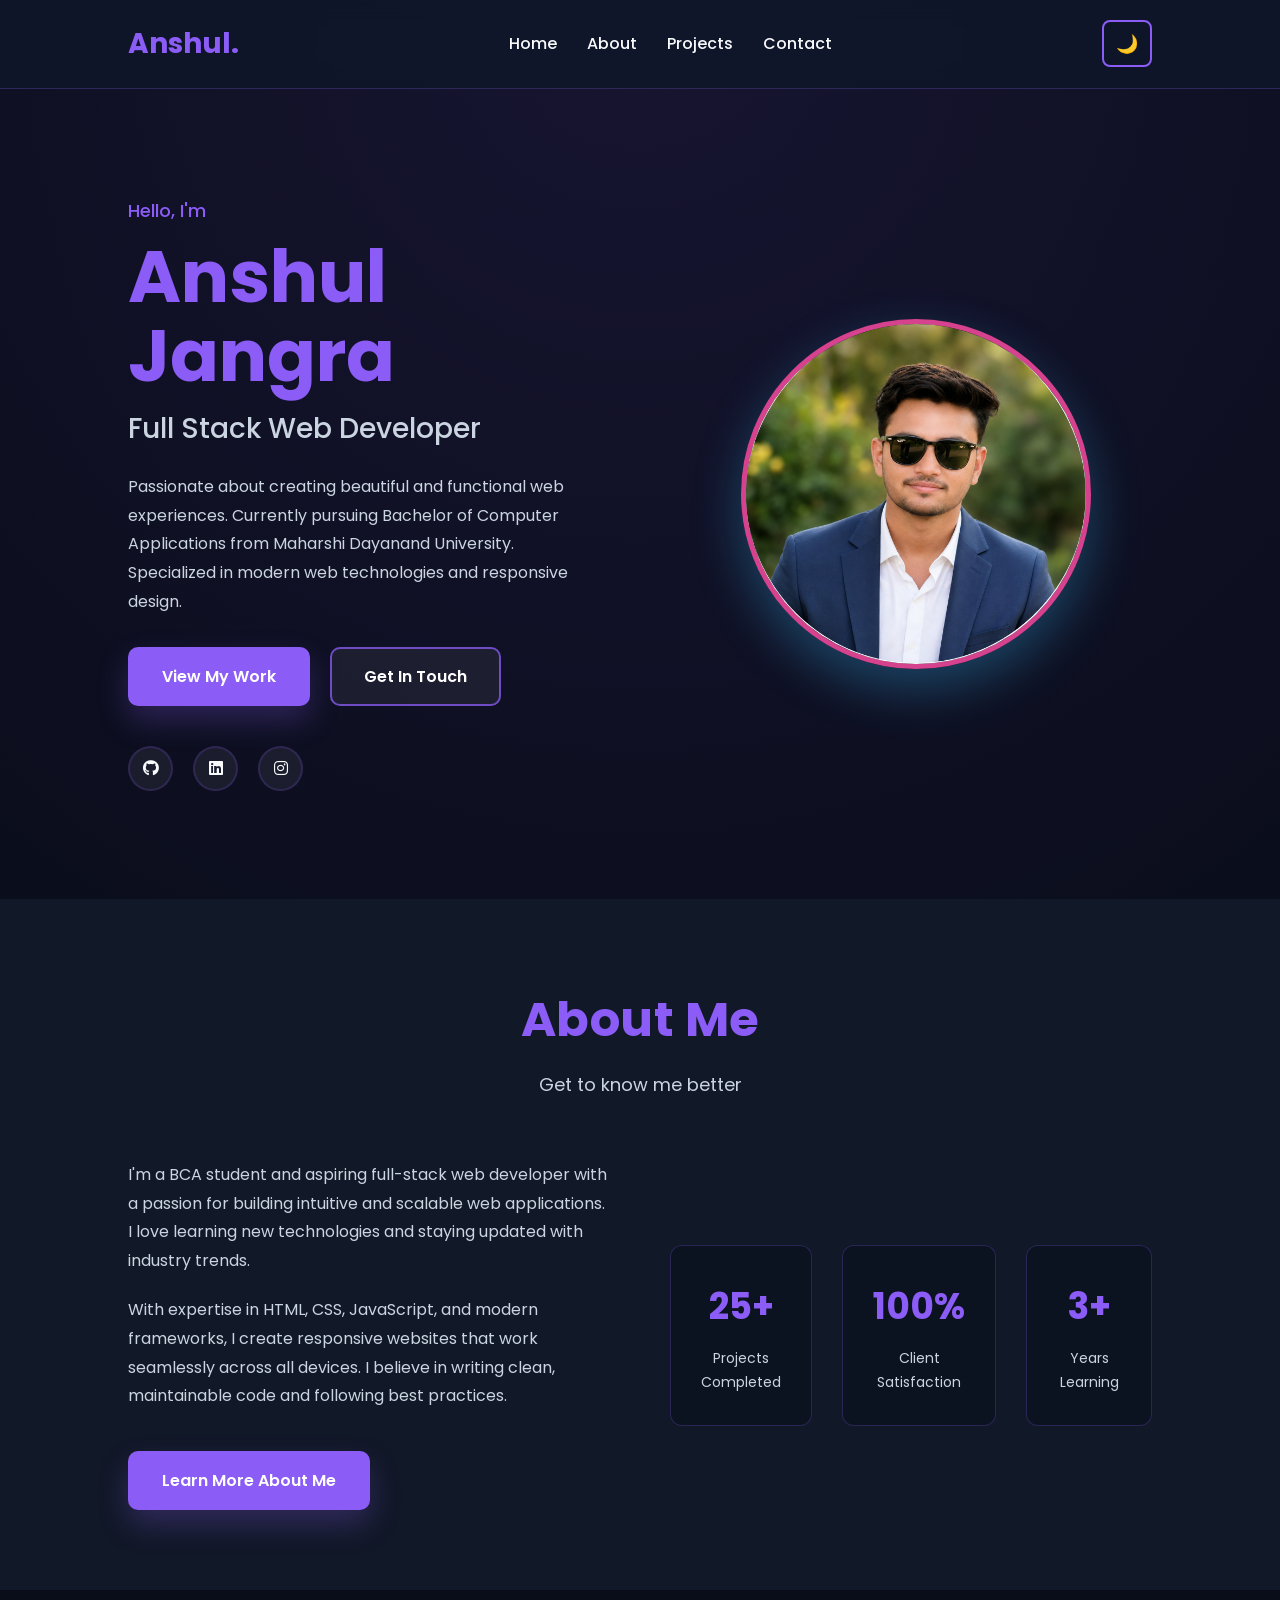
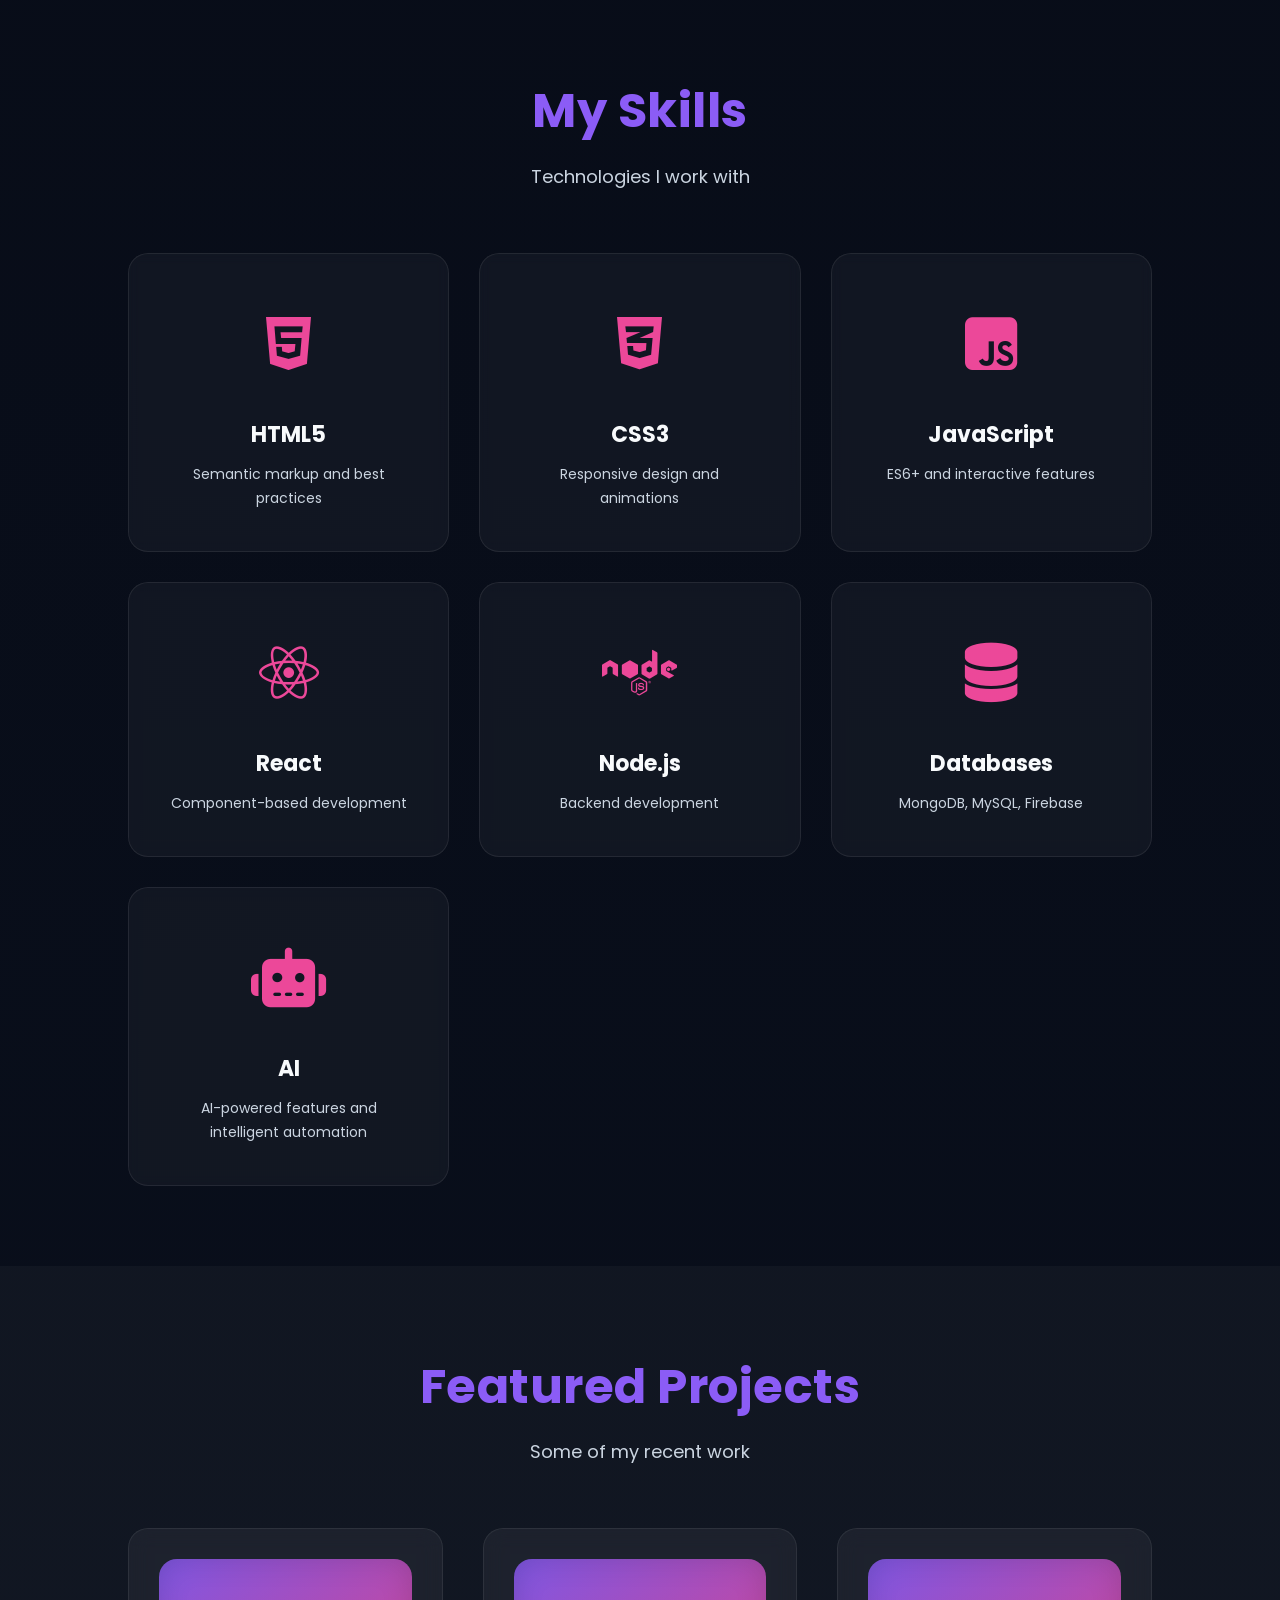
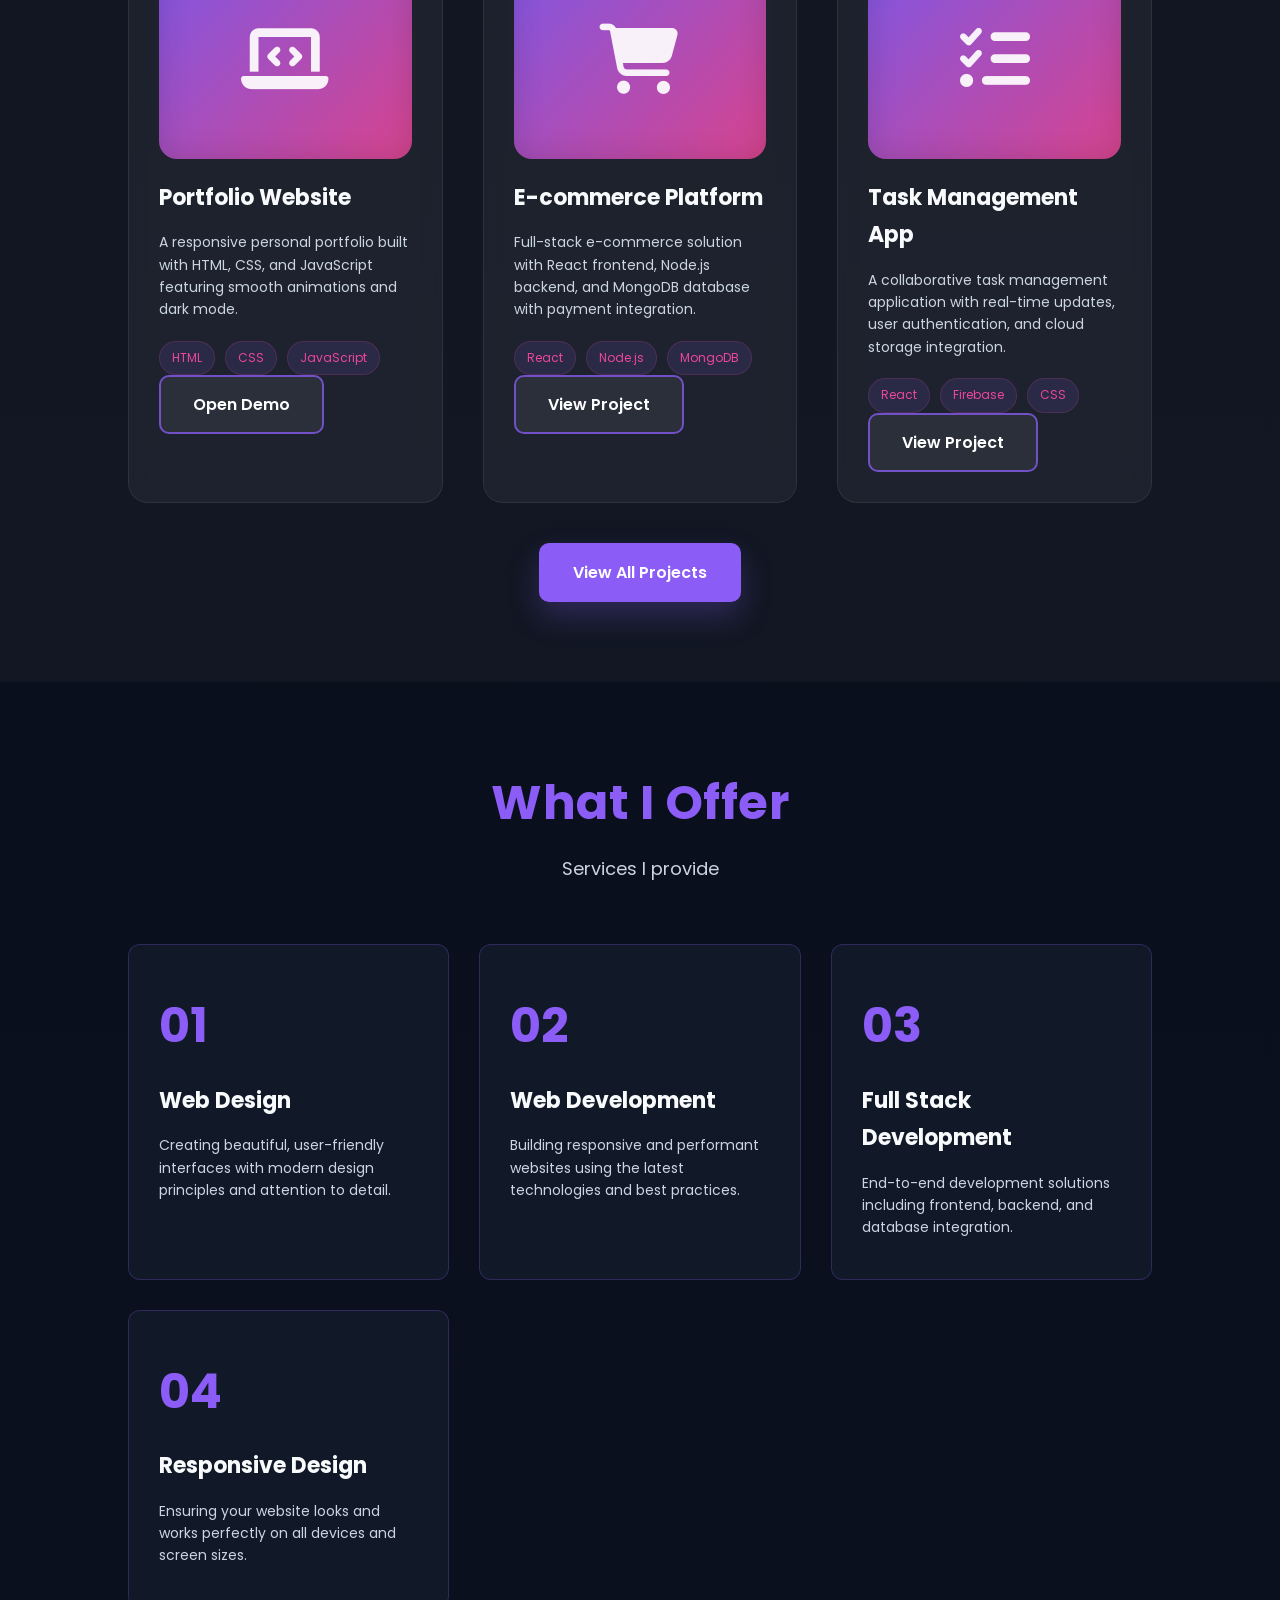
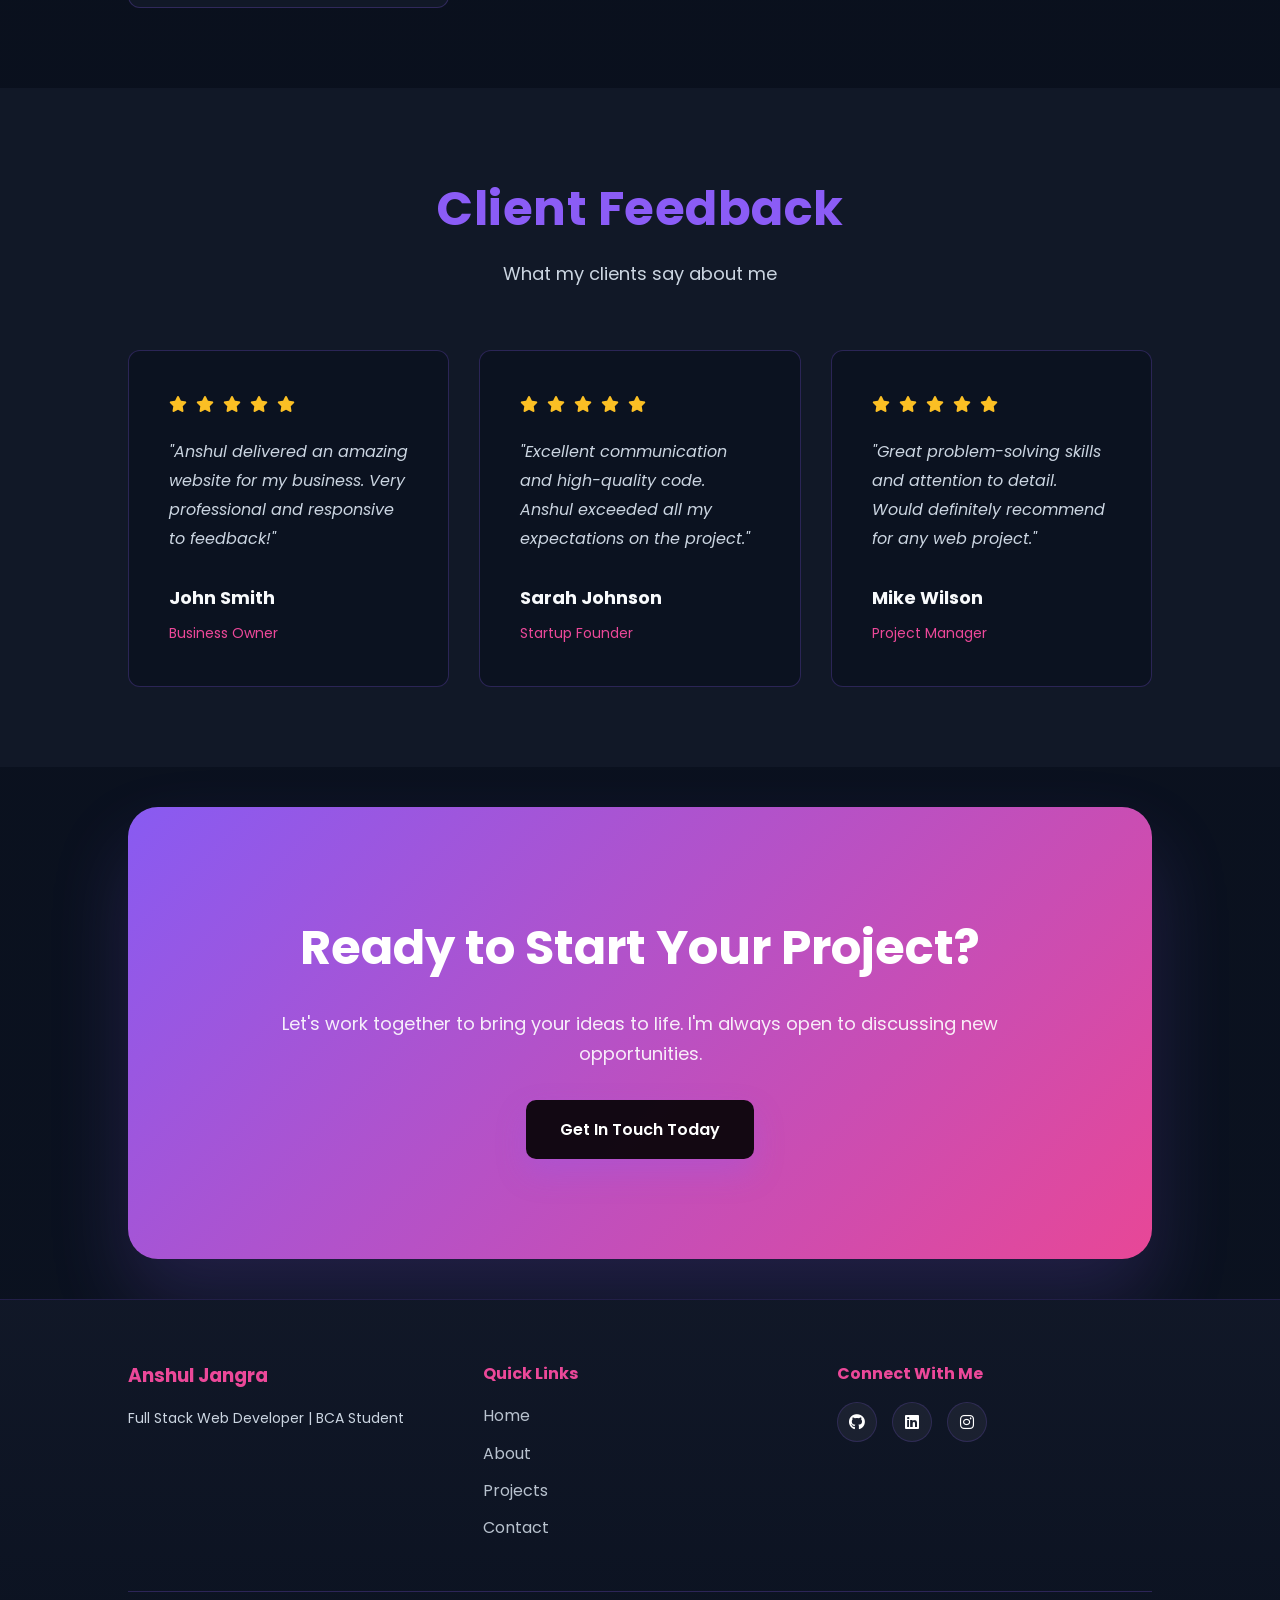
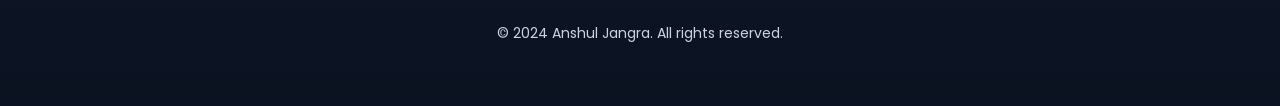
==== commit 3d99a6a5: "Update index.html" ====
--- a/index.html
+++ b/index.html
@@ -44,9 +44,8 @@
                 <a href="contacts.html" class="btn btn-secondary">Get In Touch</a>
             </div>
             <div class="social-links">
-                <a href="#" title="GitHub"><i class="fab fa-github"></i></a>
-                <a href="#" title="LinkedIn"><i class="fab fa-linkedin"></i></a>
-                <a href="#" title="Twitter"><i class="fab fa-twitter"></i></a>
+                <a href="https://github.com/Anshul401" title="GitHub"><i class="fab fa-github"></i></a>
+                <a href="https://www.linkedin.com/in/anshul-jangra-4278a8417/?skipRedirect=true" title="LinkedIn"><i class="fab fa-linkedin"></i></a>
                 <a href="https://www.instagram.com/anshul0.01/?__pwa=1" title="Instagram"><i class="fab fa-instagram"></i></a>
             </div>
         </div>
@@ -316,10 +315,9 @@
             <div class="footer-section">
                 <h4>Connect With Me</h4>
                 <div class="footer-social">
-                    <a href="#"><i class="fab fa-github"></i></a>
-                    <a href="#"><i class="fab fa-linkedin"></i></a>
-                    <a href="#"><i class="fab fa-twitter"></i></a>
-                    <a href="#"><i class="fab fa-envelope"></i></a>
+                    <a href="https://github.com/Anshul401"><i class="fab fa-github"></i></a>
+                    <a href="https://www.linkedin.com/in/anshul-jangra-4278a8417/?skipRedirect=true"><i class="fab fa-linkedin"></i></a>
+                    <a href="https://www.instagram.com/anshul0.01/?__pwa=1" title="Instagram"><i class="fab fa-instagram"></i></a>
                 </div>
             </div>
         </div>
